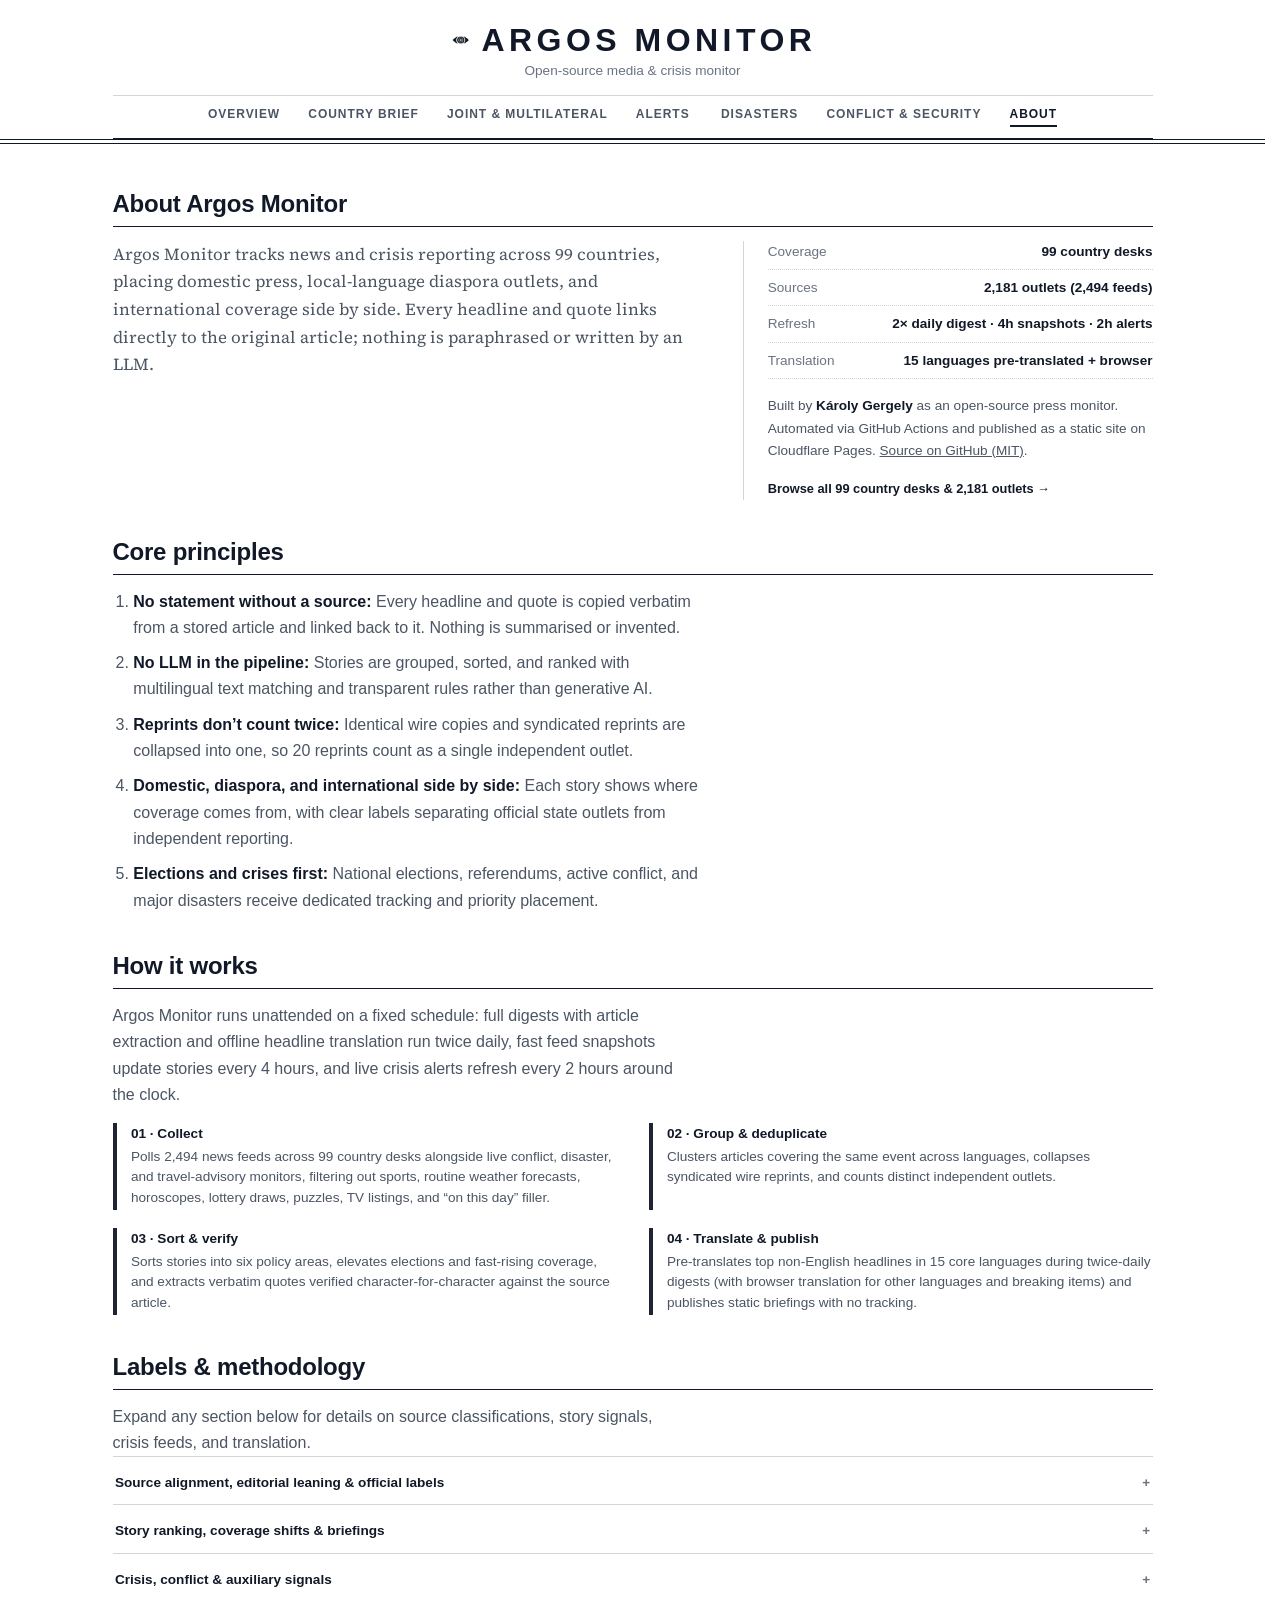
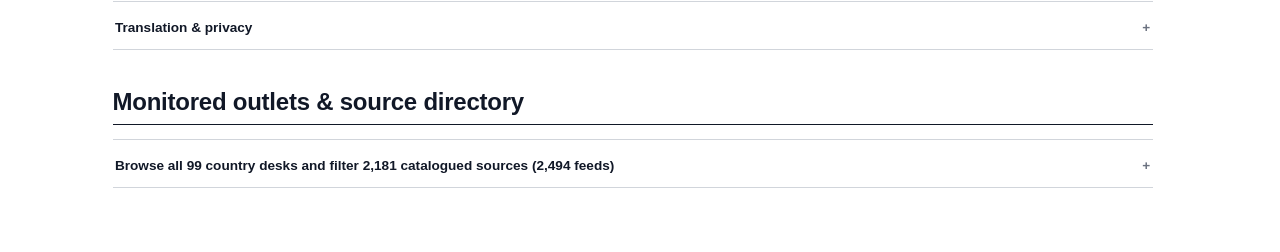
==== site/about.html @ 55fdb5c1 "fix(filter): drop lottery draws, puzzles, TV listings, and archive filler" ====
<!doctype html>
<html lang="en">
<head>
<meta charset="utf-8">
<meta name="viewport" content="width=device-width, initial-scale=1">
<title>About · Argos Monitor</title>
<meta name="description" content="How Argos Monitor works: evidence-first news and crisis monitoring across 99 countries, comparing domestic, diaspora, and international coverage with zero LLM summaries.">
<link rel="canonical" href="https://argosmonitor.uk/about.html">

<!-- Open Graph / Social -->
<meta property="og:type" content="article">
<meta property="og:url" content="https://argosmonitor.uk/about.html">
<meta property="og:site_name" content="Argos Monitor">
<meta property="og:title" content="About · Argos Monitor">
<meta property="og:description" content="How Argos Monitor works: evidence-first news and crisis monitoring across 99 countries, comparing domestic, diaspora, and international coverage with zero LLM summaries.">
<meta property="og:image" content="https://argosmonitor.uk/assets/og-preview.png">
<meta property="og:image:width" content="1200">
<meta property="og:image:height" content="630">

<!-- Twitter Card -->
<meta name="twitter:card" content="summary_large_image">
<meta name="twitter:url" content="https://argosmonitor.uk/about.html">
<meta name="twitter:title" content="About · Argos Monitor">
<meta name="twitter:description" content="How Argos Monitor works: evidence-first news and crisis monitoring across 99 countries, comparing domestic, diaspora, and international coverage with zero LLM summaries.">
<meta name="twitter:image" content="https://argosmonitor.uk/assets/og-preview.png">

<!-- JSON-LD Structured Data -->
<script type="application/ld+json">
{
  "@context": "https://schema.org",
  "@type": "AboutPage",
  "name": "About Argos Monitor",
  "url": "https://argosmonitor.uk/about.html",
  "description": "How Argos Monitor collects, groups, verifies, and labels news across 99 country desks.",
  "isPartOf": {
    "@type": "WebSite",
    "name": "Argos Monitor",
    "url": "https://argosmonitor.uk/"
  }
}
</script>

<link rel="icon" type="image/png" sizes="32x32" href="assets/icon-32.png">
<link rel="stylesheet" href="fonts/fonts.css">
<link rel="stylesheet" href="style.css?v=5.0">
<style>
  .doc { max-width: 68rem; margin: 0 auto; padding: 2rem 1.5rem 4rem; display: grid; grid-template-columns: minmax(0, 1fr); gap: 2.25rem; overflow-wrap: anywhere; }
  @media (max-width: 45.99rem) { .doc { padding: 1.25rem 1rem 3rem; gap: 1.75rem; } }
  .lead-grid { display: grid; grid-template-columns: minmax(0, 1.45fr) minmax(0, 1fr); gap: 2.25rem; align-items: start; }
  @media (max-width: 52rem) { .lead-grid { grid-template-columns: minmax(0, 1fr); gap: 1.75rem; } }
  .lead-prose { font: 400 1.05rem/1.65 var(--serif); color: var(--ink); max-width: 60ch; }
  .colophon { border-left: 1px solid var(--rule); padding-left: 1.5rem; display: grid; gap: 1rem; }
  @media (max-width: 52rem) { .colophon { border-left: 0; border-top: 1px solid var(--rule); padding-left: 0; padding-top: 1.25rem; } }
  .facts { margin: 0; display: grid; gap: 0.45rem; }
  .facts div { display: flex; justify-content: space-between; align-items: baseline; gap: 1rem; padding-bottom: 0.45rem; border-bottom: 1px dotted var(--rule); font-size: var(--fs-sm); }
  .facts dt { color: var(--ink-3); }
  .facts dd { margin: 0; font-weight: 700; color: var(--ink); text-align: right; }
  .author-note { font-size: var(--fs-sm); line-height: 1.55; color: var(--ink-2); }
  .doc details.fold { border-top: 1px solid var(--rule); }
  .doc details.fold:last-of-type { border-bottom: 1px solid var(--rule); }
  .doc details.fold > summary { padding: 0.75rem 0.15rem; font: 700 var(--fs-sm)/1.4 var(--sans); color: var(--ink); cursor: pointer; list-style: none; display: flex; justify-content: space-between; align-items: center; gap: 0.75rem; text-transform: none; letter-spacing: 0; }
  .doc details.fold > summary:hover { color: var(--indigo); }
  .doc details.fold > summary::-webkit-details-marker { display: none; }
  .doc details.fold > summary::after { content: "+"; font-weight: 700; color: var(--ink-3); flex-shrink: 0; }
  .doc details.fold[open] > summary::after { content: "−"; }
  .doc details.fold .fold-body { padding: 0.25rem 0 1.25rem; }
  .desk-index { margin: 0; display: grid; gap: 0.9rem; }
  .desk-index dt { font: 700 var(--fs-xs)/1.35 var(--sans); letter-spacing: 0.06em; text-transform: uppercase; color: var(--ink-3); margin-bottom: 0.35rem; }
  .desk-index dd { margin: 0; display: flex; flex-wrap: wrap; gap: 0.35rem; }
  .desk-pick { padding: 0.35rem 0.6rem; font: 600 var(--fs-sm)/1.35 var(--sans); color: var(--ink); background: var(--bg); border: 1px solid var(--rule); cursor: pointer; }
  .desk-pick:hover { border-color: var(--ink); }
  .desk-pick .n { margin-left: 0.35rem; font-weight: 400; color: var(--ink-3); }
  @media (min-width: 46rem) { .desk-index > div { display: grid; grid-template-columns: 13rem 1fr; align-items: baseline; } }
  .about-toc { display: none; }
  @media (max-width: 45.99rem) {
    .desk-pick { padding: 0.6rem 0.75rem; }
    .doc .slip { grid-template-columns: minmax(0, 1fr); }
    .doc .slip .field { grid-column: 1 / -1 !important; }
    .about-toc { display: block; border: 1px solid var(--rule); padding: 0.65rem 0.9rem; background: var(--surface-warm); }
    .about-toc summary { font: 700 var(--fs-xs)/1.35 var(--sans); letter-spacing: 0.06em; text-transform: uppercase; color: var(--ink); }
    .about-toc ul { margin: 0.5rem 0 0; padding: 0; list-style: none; display: grid; gap: 0.35rem; }
    .about-toc a { display: block; padding: 0.35rem 0; font: 600 var(--fs-sm)/1.35 var(--sans); text-decoration: none; color: var(--indigo); }
  }
  .doc h2 { font-family: var(--sans); font-weight: 700; font-size: var(--fs-xl); line-height: 1.3; letter-spacing: -0.01em; color: var(--ink); padding-bottom: 0.45rem; border-bottom: 1px solid var(--ink); margin-bottom: 0.85rem; }
  .doc p, .doc li { max-width: 65ch; line-height: 1.65; color: var(--ink-2); }
  .doc strong { color: var(--ink); }
  .doc ul, .doc ol { margin: 0.4rem 0 0; padding-left: 1.3rem; display: grid; gap: 0.55rem; }
  .pipeline { display: grid; grid-template-columns: repeat(2, minmax(0, 1fr)); gap: 1.15rem 2rem; margin-top: 0.9rem; }
  @media (max-width: 38rem) { .pipeline { grid-template-columns: 1fr; } }
  .step { border-left: 4px solid var(--bar); padding: 0.1rem 0 0.1rem 0.9rem; display: grid; gap: 0.25rem; align-content: start; }
  .step b { font: 700 var(--fs-sm)/1.35 var(--sans); color: var(--ink); }
  .step span { font-size: var(--fs-sm); line-height: 1.5; color: var(--ink-2); }
  .step-tags { display: grid; gap: 0.35rem; margin-top: 0.45rem; padding-top: 0.45rem; border-top: 1px dotted var(--rule); }
  .step-tag-row { display: flex; align-items: baseline; gap: 0.55rem; }
  .step-tag-row .stamp { flex-shrink: 0; }
  .step-tag-row span { font-size: var(--fs-sm); line-height: 1.4; color: var(--ink-2); }
</style>
</head>
<body>
<header class="bureau">
  <div class="bureau-inner">
    <div class="masthead">
      <div>
        <h1><a href="index.html#home"><img src="assets/eye.png" alt="" class="logo">Argos Monitor</a></h1>
        <p>Open-source media &amp; crisis monitor</p>
      </div>
      <button type="button" class="navtoggle" aria-expanded="false" aria-controls="topnav"><span class="bars" aria-hidden="true"></span>Menu</button>
      <nav class="topnav" id="topnav" aria-label="Primary">
        <a href="index.html#home" id="nav-home">Overview</a>
        <a href="index.html#country" id="nav-country">Country Brief</a>
        <a href="index.html#relations" id="nav-relations">Joint &amp; Multilateral</a>
        <a href="index.html#alerts" id="nav-alerts">Alerts <span id="alert-count" class="n"></span></a>
        <a href="index.html#disasters" id="nav-disasters">Disasters</a>
        <a href="index.html#violence" id="nav-violence">Conflict &amp; Security</a>
        <a href="about.html" aria-current="page">About</a>
      </nav>
    </div>
  </div>
</header>

<main class="doc">

  <details class="about-toc">
    <summary>Jump to section</summary>
    <ul>
      <li><a href="#principles">Core principles</a></li>
      <li><a href="#how-it-works">How it works</a></li>
      <li><a href="#methodology-details">Labels &amp; methodology</a></li>
      <li><a href="#sources">Monitored outlets (99 desks)</a></li>
    </ul>
  </details>

  <section>
    <h2>About Argos Monitor</h2>
    <div class="lead-grid">
      <p class="lead-prose">Argos Monitor tracks news and crisis reporting across 99 countries, placing domestic press, local-language diaspora outlets, and international coverage side by side. Every headline and quote links directly to the original article; nothing is paraphrased or written by an LLM.</p>
      <aside class="colophon" aria-label="Project summary">
        <dl class="facts">
          <div><dt>Coverage</dt><dd>99 country desks</dd></div>
          <div><dt>Sources</dt><dd>2,181 outlets (2,494 feeds)</dd></div>
          <div><dt>Refresh</dt><dd>2&times; daily digest · 4h snapshots · 2h alerts</dd></div>
          <div><dt>Translation</dt><dd>15 languages pre-translated + browser</dd></div>
        </dl>
        <p class="author-note">Built by <strong>Károly Gergely</strong> as an open-source press monitor. Automated via GitHub Actions and published as a static site on Cloudflare Pages. <a href="https://github.com/gergkar-gif/argos-monitor" target="_blank" rel="noopener noreferrer">Source on GitHub (MIT)</a>.</p>
        <p class="fine" style="margin-top:0"><a href="#sources">Browse all 99 country desks &amp; 2,181 outlets &rarr;</a></p>
      </aside>
    </div>
  </section>

  <section id="principles">
    <h2>Core principles</h2>
    <ol>
      <li><strong>No statement without a source:</strong> Every headline and quote is copied verbatim from a stored article and linked back to it. Nothing is summarised or invented.</li>
      <li><strong>No LLM in the pipeline:</strong> Stories are grouped, sorted, and ranked with multilingual text matching and transparent rules rather than generative AI.</li>
      <li><strong>Reprints don&rsquo;t count twice:</strong> Identical wire copies and syndicated reprints are collapsed into one, so 20 reprints count as a single independent outlet.</li>
      <li><strong>Domestic, diaspora, and international side by side:</strong> Each story shows where coverage comes from, with clear labels separating official state outlets from independent reporting.</li>
      <li><strong>Elections and crises first:</strong> National elections, referendums, active conflict, and major disasters receive dedicated tracking and priority placement.</li>
    </ol>
  </section>

  <section id="how-it-works">
    <h2>How it works</h2>
    <p>Argos Monitor runs unattended on a fixed schedule: full digests with article extraction and offline headline translation run twice daily, fast feed snapshots update stories every 4 hours, and live crisis alerts refresh every 2 hours around the clock.</p>
    <div class="pipeline">
      <div class="step"><b>01 · Collect</b><span>Polls 2,494 news feeds across 99 country desks alongside live conflict, disaster, and travel-advisory monitors, filtering out sports, routine weather forecasts, horoscopes, lottery draws, puzzles, TV listings, and &ldquo;on this day&rdquo; filler.</span></div>
      <div class="step"><b>02 · Group &amp; deduplicate</b><span>Clusters articles covering the same event across languages, collapses syndicated wire reprints, and counts distinct independent outlets.</span></div>
      <div class="step"><b>03 · Sort &amp; verify</b><span>Sorts stories into six policy areas, elevates elections and fast-rising coverage, and extracts verbatim quotes verified character-for-character against the source article.</span></div>
      <div class="step"><b>04 · Translate &amp; publish</b><span>Pre-translates top non-English headlines in 15 core languages during twice-daily digests (with browser translation for other languages and breaking items) and publishes static briefings with no tracking.</span></div>
    </div>
  </section>

  <section id="methodology-details">
    <h2>Labels &amp; methodology</h2>
    <p>Expand any section below for details on source classifications, story signals, crisis feeds, and translation.</p>

    <details class="fold" id="methodology">
      <summary>Source alignment, editorial leaning &amp; official labels</summary>
      <div class="fold-body">
        <div class="pipeline">
          <div class="step">
            <b>Ownership &amp; alignment</b>
            <span>Outlets are classified as <strong>State-controlled</strong> (statutory agencies and ministry organs), <strong>Pro-government</strong> (private media aligned with the ruling coalition), <strong>Public broadcaster</strong> (chartered public-service media), <strong>Independent</strong> (free of state ownership), <strong>Opposition</strong> (dissident, diaspora, or exile press), or party-aligned where relevant (such as <strong>Pro-Fidesz</strong> in Hungary).</span>
          </div>
          <div class="step">
            <b>Editorial leaning &amp; factuality</b>
            <span>Leaning (<strong>Left</strong> to <strong>Right</strong>, or <strong>State-aligned</strong> in state-directed systems) and factuality (<strong>Very High</strong> to <strong>Mixed</strong>) are calibrated against Media Bias/Fact Check, AllSides, and Reuters Institute benchmarks.</span>
          </div>
          <div class="step">
            <b>Story corroboration labels</b>
            <span>Story cards flag state-dominated coverage so readers can tell official messaging from independent reporting at a glance:</span>
            <div class="step-tags">
              <div class="step-tag-row">
                <span class="stamp red">Official source</span>
                <span>At least one statutory government or state-wire outlet covers the story</span>
              </div>
              <div class="step-tag-row">
                <span class="stamp orange">Mostly state media</span>
                <span>70% or more of corroborating coverage comes from state-controlled or pro-government outlets</span>
              </div>
            </div>
          </div>
          <div class="step">
            <b>Verbatim quotes &amp; reprints</b>
            <span>Pull-quotes are checked directly against stored article text; any mismatch is dropped. Near-identical wire reprints (such as VNA, dpa, APA, PAP, MTI, or Yonhap) are collapsed so they do not inflate outlet counts.</span>
          </div>
        </div>
      </div>
    </details>

    <details class="fold" id="delta-methodology">
      <summary>Story ranking, coverage shifts &amp; briefings</summary>
      <div class="fold-body">
        <div class="pipeline">
          <div class="step">
            <b>How stories are ranked</b>
            <span>Stories are ordered by independent outlet count, cross-scope corroboration (domestic, diaspora, and international), recency, and policy relevance. Elections receive top priority; routine crime, traffic, and celebrity items are down-weighted.</span>
          </div>
          <div class="step">
            <b>Coverage velocity &amp; pickups</b>
            <span>Compares each story against the preceding equal window (24h or 7d) to note acceleration, international or diaspora pickups, and state-coverage shifts. These signals appear inside each story&rsquo;s expanded <strong>All articles</strong> details (and in the Joint &amp; Multilateral delta panel) so story headlines stay uncluttered.</span>
          </div>
          <div class="step">
            <b>Six policy domains &amp; Desk balance</b>
            <span>Stories are sorted into <strong>Politics &amp; Governance</strong>, <strong>Economy &amp; Trade</strong>, <strong>Diplomacy &amp; Foreign Policy</strong>, <strong>Defence &amp; Security</strong> (with a defence-industry focus filter), <strong>Society &amp; Rights</strong>, and <strong>Other</strong>. Each country desk includes a <strong>Desk balance</strong> panel comparing today&rsquo;s topic share against its 7-day baseline.</span>
          </div>
          <div class="step">
            <b>Overview &amp; Country Brief export</b>
            <span>The Overview opens on <strong>Today&rsquo;s Briefing</strong> (eight thematic blocks with one country per slot and expandable sub-stories) alongside the searchable <strong>World Directory</strong>. Every Country Brief includes an inline <strong>Export brief</strong> control for A4 Print / PDF, Markdown copy, or download.</span>
          </div>
        </div>
      </div>
    </details>

    <details class="fold" id="crisis-methodology">
      <summary>Crisis, conflict &amp; auxiliary signals</summary>
      <div class="fold-body">
        <div class="pipeline">
          <div class="step">
            <b>2-hourly live alerts</b>
            <span>Refreshes around the clock from <strong>GDELT</strong> conflict events, <strong>UN Peace &amp; Security</strong>, <strong>Crisis Group</strong>, <strong>HRW</strong>, <strong>LWJ</strong>, and <strong>MSF</strong> field reports, <strong>US State Dept / UK FCDO</strong> travel advisories, and <strong>GDACS / USGS / NASA EONET</strong> hazard feeds.</span>
          </div>
          <div class="step">
            <b>Conflict &amp; religious sensitivity tracks</b>
            <span>Separates active violence into <strong>Armed Clash &amp; Strike</strong>, <strong>Insurgency &amp; Terror</strong>, and <strong>Civil Unrest &amp; Crackdown</strong>. Tags <span class="stamp stamp-sectarian">Religious sensitivity</span> only when a faith community or sacred site co-occurs with active violence or coercion.</span>
          </div>
          <div class="step">
            <b>Auxiliary context (unverified)</b>
            <span>Public Telegram channel previews, regional Reddit discussions, and Google Trends surges appear in a separate drawer clearly marked unverified and never mix into verified story clusters or outlet counts.</span>
          </div>
        </div>
      </div>
    </details>

    <details class="fold" id="translation-methodology">
      <summary>Translation &amp; privacy</summary>
      <div class="fold-body">
        <div class="pipeline">
          <div class="step">
            <b>Offline headline translation (15 languages)</b>
            <span>During twice-daily digests, top non-English headlines in 15 languages (Arabic, Croatian, Czech, French, German, Hungarian, Indonesian, Italian, Polish, Russian, Slovak, Slovenian, Spanish, Ukrainian, and Vietnamese) are pre-translated offline using open-source models and entity glossaries for personal and place names.</span>
          </div>
          <div class="step">
            <b>Browser translation &amp; originals</b>
            <span>Breaking stories between daily digests, other languages, and full quotes can be translated on-device in your browser. The original-language article always remains the authoritative source and is one click away.</span>
          </div>
          <div class="step">
            <b>Zero tracking</b>
            <span>Delivered as static HTML, CSS, and vanilla JavaScript on Cloudflare Pages. No cookies, accounts, or analytics; outbound links strip referrer headers.</span>
          </div>
        </div>
      </div>
    </details>
  </section>

  <section>
    <h2>Monitored outlets &amp; source directory</h2>
    <details class="fold" id="sources">
      <summary>Browse all 99 country desks and filter 2,181 catalogued sources (2,494 feeds)</summary>
      <div class="fold-body">
        <p>Every publication monitored across 99 country desks, classified by reporting scope, alignment, editorial leaning, factuality, and state affiliation.</p>
        <form class="slip notranslate" translate="no" aria-label="Filter sources" onsubmit="event.preventDefault()" style="margin-top: 1rem;">
          <div class="field country-field notranslate" translate="no">
            <label for="s-country-search"><span>Country</span></label>
            <div class="combobox-wrap">
              <input id="s-country-search" type="search" placeholder="Type country or select…" autocomplete="off" spellcheck="false" class="combobox-input notranslate" translate="no" role="combobox" aria-expanded="false" aria-controls="s-country-menu">
              <button type="button" id="s-country-arrow" class="combobox-arrow" aria-label="Toggle country list" tabindex="-1">▾</button>
              <div id="s-country-menu" class="combobox-menu notranslate" translate="no" role="listbox" hidden></div>
            </div>
            <select id="s-country" name="country" translate="no" class="notranslate" hidden></select>
          </div>
          <label class="field"><span>Scope</span><select id="s-scope">
            <option value="all">All scopes</option>
            <option value="domestic">In the country</option>
            <option value="abroad_local">Local-language, abroad</option>
            <option value="international">International</option>
          </select></label>
          <label class="field" style="grid-column: span 2"><span>Search</span><input id="s-q" type="search" placeholder="Outlet name or governing body" autocomplete="off"></label>
        </form>
        <div id="src" style="margin-top: 1rem;"><p class="state">Loading sources…</p></div>
      </div>
    </details>
  </section>
</main>
<script src="data/index.js?v=20261126T023337Z"></script>
<script src="data/sources.js?v=20261126T023337Z"></script>
<script src="shared.js?v=4.7"></script>
<script>
(() => {
  const openHashFold = () => {
    const id = location.hash.slice(1);
    const target = id && document.getElementById(id);
    if (target && target.tagName === 'DETAILS') target.open = true;
  };
  openHashFold();
  window.addEventListener('hashchange', openHashFold);
  const root = document.getElementById('src'), idx = window.ARGOS_INDEX, raw = window.ARGOS_SOURCES, data = raw && (raw.sources || raw);
  const cSel = document.getElementById('s-country'), scSel = document.getElementById('s-scope'), qIn = document.getElementById('s-q');
  const cSearch = document.getElementById('s-country-search'), cMenu = document.getElementById('s-country-menu'), cArrow = document.getElementById('s-country-arrow');
  const el = (tag, attrs, ...kids) => { const e = document.createElement(tag); for (const [k, v] of Object.entries(attrs || {})) { if (v == null || v === false) continue; if (k === 'text') e.textContent = v; else if (k.startsWith('on')) e.addEventListener(k.slice(2), v); else e.setAttribute(k, v); } e.append(...kids.flat(Infinity).filter((x) => x != null && x !== false)); return e; };
  const safe = (u) => { try { const x = new URL(u); return /^https?:$/.test(x.protocol) ? x.href : '#'; } catch { return '#'; } };
  if (!data) { if (root) root.replaceChildren(el('p', { class: 'state error', text: 'No source data found.' })); return; }
  const SHARED = window.ARGOS_SHARED || {};
  const REGIONS = SHARED.REGIONS || [];
  const fold = SHARED.fold || ((s) => (s || '').toLowerCase());
  const scope = { domestic: 'In the country', abroad_local: 'Local-language, abroad', international: 'International' };
  const byId = Object.fromEntries(((idx && idx.countries) || []).map((c) => [c.id, c]));
  const allCountries = Object.keys(data).sort().map((id) => ({
    id,
    name: (byId[id] && byId[id].name) || id.replace(/_/g, ' ').replace(/\b\w/g, (m) => m.toUpperCase()),
    region: SHARED.getRegion ? SHARED.getRegion(id, idx && idx.countries) : ((byId[id] && byId[id].region) || 'Other'),
    mentions: (byId[id] && byId[id].mentions) || [],
  }));
  cSel.replaceChildren(
    el('option', { value: 'all', text: 'All countries', class: 'notranslate', translate: 'no' }),
    ...REGIONS.flatMap((r) => {
      const items = allCountries.filter((c) => c.region === r);
      return items.length ? [el('optgroup', { label: r, class: 'notranslate', translate: 'no' }, ...items.map((c) => el('option', { value: c.id, text: c.name, class: 'notranslate', translate: 'no' })))] : [];
    }));

  function syncCountryInput() {
    if (!cSearch) return;
    if (cSel.value === 'all') {
      cSearch.value = 'All countries';
    } else {
      const item = allCountries.find((c) => c.id === cSel.value);
      cSearch.value = item ? item.name : '';
    }
  }
  syncCountryInput();

  if (SHARED.setupCountryCombobox) {
    SHARED.setupCountryCombobox({
      countries: allCountries,
      searchEl: cSearch,
      menuEl: cMenu,
      arrowEl: cArrow,
      selectEl: cSel,
      includeAll: true,
      getQuerySeed: () => {
        const curName = cSel.value === 'all' ? 'All countries' : ((allCountries.find((x) => x.id === cSel.value) || {}).name || '');
        return cSearch.value === curName ? '' : cSearch.value;
      },
      onSelect: () => render(),
      onCloseSync: syncCountryInput,
    });
  }
  function render() {
    syncCountryInput();
    const cid = cSel.value, sc = scSel.value, q = fold(qIn.value.trim());
    const countries = cid === 'all'
      ? allCountries
      : allCountries.filter((c) => c.id === cid);
    const telem = raw && raw.telemetry;
    const totalFeeds = telem ? Object.values(telem).reduce((a, b) => a + (b.total_feeds || 0), 0) : 0;
    const totalArticles = telem ? Object.values(telem).reduce((a, b) => a + (b.articles_indexed || 0), 0) : 0;

    const telemBar = telem ? el('div', { class: 'monitor-bar', style: 'margin: 0.5rem 0 1.25rem; padding: 0.65rem 1rem;' },
      el('div', { style: 'display: flex; flex-wrap: wrap; gap: 1.25rem; align-items: center;' },
        el('span', { class: 'typed', text: `${allCountries.length} Country Desks` }),
        el('span', { class: 'typed', text: `${totalFeeds ? totalFeeds.toLocaleString() : '2,494'} Live Feeds Polled` }),
        el('span', { class: 'typed', text: `${totalArticles ? totalArticles.toLocaleString() : '35,000+'} Articles Corroborated` }),
        raw.generated_at && el('span', { class: 'meta', text: `Cycle: ${new Date(raw.generated_at).toLocaleDateString()}` })
      )
    ) : null;

    const formatAlignment = (a) => ({
      state_controlled: 'State-controlled',
      pro_government: 'Pro-government',
      pro_fidesz: 'Pro-Fidesz',
      public_broadcaster: 'Public broadcaster',
      independent: 'Independent',
      opposition: 'Opposition',
    }[a] || (a && a !== 'unrated' ? a : '—'));
    const formatBias = (b) => ({
      left: 'Left',
      'center-left': 'Center-Left',
      center: 'Center',
      'center-right': 'Center-Right',
      right: 'Right',
      state_aligned: 'State-aligned',
    }[b] || (b && b !== 'unrated' ? b : '—'));
    const formatFactuality = (f) => ({
      very_high: 'Very High',
      high: 'High',
      mostly_factual: 'Mostly Factual',
      mixed: 'Mixed',
      low: 'Low',
    }[f] || (f && f !== 'unrated' ? f : '—'));

    // No country and no search: a short region-grouped picker instead of 99 full tables.
    if (cid === 'all' && !q) {
      const pick = (c) => { cSel.value = c.id; render(); document.getElementById('sources').scrollIntoView(); };
      root.replaceChildren(
        telemBar,
        el('p', { class: 'fine', style: 'margin: 0 0 0.75rem;', text: 'Pick a country to see its outlets, or search all outlets by name above.' }),
        el('dl', { class: 'desk-index' }, [...REGIONS, 'Other'].flatMap((r) => {
          const list = allCountries.filter((c) => c.region === r)
            .map((c) => [c, (data[c.id] || []).filter((s) => sc === 'all' || s.scope === sc).length])
            .filter(([, n]) => n);
          return list.length ? [el('div', null, el('dt', { text: r }),
            el('dd', null, list.map(([c, n]) => el('button', { type: 'button', class: 'desk-pick', onclick: () => pick(c) }, c.name, el('span', { class: 'n', text: String(n) })))))] : [];
        })));
      return;
    }

    root.replaceChildren(
      telemBar,
      ...countries.flatMap((c) => {
        const rows = (data[c.id] || []).filter((s) => (sc === 'all' || s.scope === sc) && (!q || fold(`${s.name} ${s.governing_body || ''} ${s.kind || ''} ${s.alignment || ''} ${s.bias || ''}`).includes(q)));
        if (!rows.length) return [];
        const t = telem && telem[c.id];
        const countLabel = t
          ? `${rows.length} outlets · ${t.total_feeds} feeds · ${t.articles_indexed} articles indexed`
          : `${rows.length} outlets`;
        return [
          el('section', { class: 'drawer' },
            el('div', { class: 'drawer-head' }, el('h2', { text: c.name }), el('span', { class: 'count', text: countLabel })),
            el('div', { class: 'desk-wrap' }, el('table', { class: 'desk-table' },
              el('thead', null, el('tr', null, ['Outlet', 'Where', 'Type', 'Alignment', 'Editorial Leaning', 'Factuality', 'State-linked'].map((x) => el('th', { text: x })))),
              el('tbody', null, rows.map((s) => el('tr', null,
                el('td', { class: 'cell-head' }, el('a', { href: safe(s.homepage), target: '_blank', rel: 'noopener noreferrer', text: s.name })),
                el('td', { text: scope[s.scope] || s.scope }),
                el('td', { class: 'typed', 'data-label': 'Type', text: s.kind }),
                el('td', { class: 'typed', 'data-label': 'Alignment', text: formatAlignment(s.alignment) }),
                el('td', { class: 'typed', 'data-label': 'Leaning', text: formatBias(s.bias) }),
                el('td', { class: 'typed', 'data-label': 'Factuality', text: formatFactuality(s.factuality) }),
                el('td', { 'data-label': 'State-linked' }, s.state_affiliated ? el('span', { class: 'stamp red', text: 'Yes' }) : el('span', { class: 'typed', text: 'No' }))))))))];
      }));
  }
  cSel.addEventListener('change', render);
  scSel.addEventListener('change', render);
  qIn.addEventListener('input', render);
  render();
})();
</script>
<script src="data/crisis.js?v=20261126T023337Z"></script>
<script src="nav.js?v=4.4"></script>
</body>
</html>
---- site/fonts/fonts.css ----
/* Self-hosted: Barlow Condensed, Courier Prime, Source Serif 4 (all SIL Open Font License). */
/* vietnamese */
@font-face {
  font-family: 'Barlow Condensed';
  font-style: normal;
  font-weight: 500;
  font-display: swap;
  src: url(barlow-condensed-500-vietnamese.woff2) format('woff2');
  unicode-range: U+0102-0103, U+0110-0111, U+0128-0129, U+0168-0169, U+01A0-01A1, U+01AF-01B0, U+0300-0301, U+0303-0304, U+0308-0309, U+0323, U+0329, U+1EA0-1EF9, U+20AB;
}
/* latin-ext */
@font-face {
  font-family: 'Barlow Condensed';
  font-style: normal;
  font-weight: 500;
  font-display: swap;
  src: url(barlow-condensed-500-latin-ext.woff2) format('woff2');
  unicode-range: U+0100-02BA, U+02BD-02C5, U+02C7-02CC, U+02CE-02D7, U+02DD-02FF, U+0304, U+0308, U+0329, U+1D00-1DBF, U+1E00-1E9F, U+1EF2-1EFF, U+2020, U+20A0-20AB, U+20AD-20C0, U+2113, U+2C60-2C7F, U+A720-A7FF;
}
/* latin */
@font-face {
  font-family: 'Barlow Condensed';
  font-style: normal;
  font-weight: 500;
  font-display: swap;
  src: url(barlow-condensed-500-latin.woff2) format('woff2');
  unicode-range: U+0000-00FF, U+0131, U+0152-0153, U+02BB-02BC, U+02C6, U+02DA, U+02DC, U+0304, U+0308, U+0329, U+2000-206F, U+20AC, U+2122, U+2191, U+2193, U+2212, U+2215, U+FEFF, U+FFFD;
}
/* vietnamese */
@font-face {
  font-family: 'Barlow Condensed';
  font-style: normal;
  font-weight: 600;
  font-display: swap;
  src: url(barlow-condensed-600-vietnamese.woff2) format('woff2');
  unicode-range: U+0102-0103, U+0110-0111, U+0128-0129, U+0168-0169, U+01A0-01A1, U+01AF-01B0, U+0300-0301, U+0303-0304, U+0308-0309, U+0323, U+0329, U+1EA0-1EF9, U+20AB;
}
/* latin-ext */
@font-face {
  font-family: 'Barlow Condensed';
  font-style: normal;
  font-weight: 600;
  font-display: swap;
  src: url(barlow-condensed-600-latin-ext.woff2) format('woff2');
  unicode-range: U+0100-02BA, U+02BD-02C5, U+02C7-02CC, U+02CE-02D7, U+02DD-02FF, U+0304, U+0308, U+0329, U+1D00-1DBF, U+1E00-1E9F, U+1EF2-1EFF, U+2020, U+20A0-20AB, U+20AD-20C0, U+2113, U+2C60-2C7F, U+A720-A7FF;
}
/* latin */
@font-face {
  font-family: 'Barlow Condensed';
  font-style: normal;
  font-weight: 600;
  font-display: swap;
  src: url(barlow-condensed-600-latin.woff2) format('woff2');
  unicode-range: U+0000-00FF, U+0131, U+0152-0153, U+02BB-02BC, U+02C6, U+02DA, U+02DC, U+0304, U+0308, U+0329, U+2000-206F, U+20AC, U+2122, U+2191, U+2193, U+2212, U+2215, U+FEFF, U+FFFD;
}
/* latin-ext */
@font-face {
  font-family: 'Courier Prime';
  font-style: normal;
  font-weight: 400;
  font-display: swap;
  src: url(courier-prime-400-latin-ext.woff2) format('woff2');
  unicode-range: U+0100-02BA, U+02BD-02C5, U+02C7-02CC, U+02CE-02D7, U+02DD-02FF, U+0304, U+0308, U+0329, U+1D00-1DBF, U+1E00-1E9F, U+1EF2-1EFF, U+2020, U+20A0-20AB, U+20AD-20C0, U+2113, U+2C60-2C7F, U+A720-A7FF;
}
/* latin */
@font-face {
  font-family: 'Courier Prime';
  font-style: normal;
  font-weight: 400;
  font-display: swap;
  src: url(courier-prime-400-latin.woff2) format('woff2');
  unicode-range: U+0000-00FF, U+0131, U+0152-0153, U+02BB-02BC, U+02C6, U+02DA, U+02DC, U+0304, U+0308, U+0329, U+2000-206F, U+20AC, U+2122, U+2191, U+2193, U+2212, U+2215, U+FEFF, U+FFFD;
}
/* latin-ext */
@font-face {
  font-family: 'Courier Prime';
  font-style: normal;
  font-weight: 700;
  font-display: swap;
  src: url(courier-prime-700-latin-ext.woff2) format('woff2');
  unicode-range: U+0100-02BA, U+02BD-02C5, U+02C7-02CC, U+02CE-02D7, U+02DD-02FF, U+0304, U+0308, U+0329, U+1D00-1DBF, U+1E00-1E9F, U+1EF2-1EFF, U+2020, U+20A0-20AB, U+20AD-20C0, U+2113, U+2C60-2C7F, U+A720-A7FF;
}
/* latin */
@font-face {
  font-family: 'Courier Prime';
  font-style: normal;
  font-weight: 700;
  font-display: swap;
  src: url(courier-prime-700-latin.woff2) format('woff2');
  unicode-range: U+0000-00FF, U+0131, U+0152-0153, U+02BB-02BC, U+02C6, U+02DA, U+02DC, U+0304, U+0308, U+0329, U+2000-206F, U+20AC, U+2122, U+2191, U+2193, U+2212, U+2215, U+FEFF, U+FFFD;
}
/* vietnamese */
@font-face {
  font-family: 'Source Serif 4';
  font-style: normal;
  font-weight: 400 700;
  font-display: swap;
  src: url(source-serif-4-400-700-vietnamese.woff2) format('woff2');
  unicode-range: U+0102-0103, U+0110-0111, U+0128-0129, U+0168-0169, U+01A0-01A1, U+01AF-01B0, U+0300-0301, U+0303-0304, U+0308-0309, U+0323, U+0329, U+1EA0-1EF9, U+20AB;
}
/* latin-ext */
@font-face {
  font-family: 'Source Serif 4';
  font-style: normal;
  font-weight: 400 700;
  font-display: swap;
  src: url(source-serif-4-400-700-latin-ext.woff2) format('woff2');
  unicode-range: U+0100-02BA, U+02BD-02C5, U+02C7-02CC, U+02CE-02D7, U+02DD-02FF, U+0304, U+0308, U+0329, U+1D00-1DBF, U+1E00-1E9F, U+1EF2-1EFF, U+2020, U+20A0-20AB, U+20AD-20C0, U+2113, U+2C60-2C7F, U+A720-A7FF;
}
/* latin */
@font-face {
  font-family: 'Source Serif 4';
  font-style: normal;
  font-weight: 400 700;
  font-display: swap;
  src: url(source-serif-4-400-700-latin.woff2) format('woff2');
  unicode-range: U+0000-00FF, U+0131, U+0152-0153, U+02BB-02BC, U+02C6, U+02DA, U+02DC, U+0304, U+0308, U+0329, U+2000-206F, U+20AC, U+2122, U+2191, U+2193, U+2212, U+2215, U+FEFF, U+FFFD;
}
---- site/style.css ----
/* Argos Monitor — Minimalist Broadsheet & World Directory. */
:root {
  color-scheme: light;
  --bg: #ffffff;
  --surface-warm: #fbfaf8;
  --ink: #111827;           /* deep slate-black */
  --ink-2: #4b5563;         /* secondary text */
  --ink-3: #6b7280;         /* muted metadata */
  --rule: #d1d5db;          /* thin hairline */
  --rule-soft: #e2e8f0;     /* subtle divider */
  --bar: #1e2433;           /* vertical left accent bar */
  --indigo: #1e3a8a;
  --red: #991b1b;
  --teal: #0f766e;
  --purple: #6b21a8;
  --orange: #c2410c;
  --t-internal_politics: #1e2433;
  --t-economics: #1e3a8a;
  --t-foreign_policy: #0f766e;
  --t-defence_security: #312e81;
  --t-society: #78350f;
  --t-other: #4b5a63;
  --serif: "Source Serif 4", Georgia, "Times New Roman", serif;
  --sans: -apple-system, BlinkMacSystemFont, "Inter", "Segoe UI", Roboto, "Helvetica Neue", Arial, sans-serif;
  --fs-xs: 0.75rem;
  --fs-sm: 0.85rem;
  --fs-base: 1rem;
  --fs-lg: 1.2rem;
  --fs-xl: 1.5rem;
  --fs-2xl: 2rem;
}

* { box-sizing: border-box; }
html { -webkit-text-size-adjust: 100%; scrollbar-gutter: stable; }
body {
  margin: 0;
  background: var(--bg);
  color: var(--ink);
  font: 400 var(--fs-base)/1.55 var(--sans);
  min-height: 100vh;
  -webkit-font-smoothing: antialiased;
}
::selection { background: var(--ink); color: var(--bg); }
a { color: inherit; }
:focus-visible { outline: 2px solid var(--ink); outline-offset: 2px; }
h1, h2, h3, p { margin: 0; }
.sr-only { position: absolute; width: 1px; height: 1px; overflow: hidden; clip: rect(0 0 0 0); white-space: nowrap; }

/* ---- Masthead & Double Rule ---- */
.bureau {
  background: var(--bg);
  border-bottom: 1px solid var(--ink);
  box-shadow: 0 3px 0 0 var(--bg), 0 4px 0 0 var(--ink);   /* classic newspaper double rule */
  margin-bottom: 1rem;
}
/* minmax(0,1fr): stops the non-wrapping nav from stretching the page wider than a phone screen */
.bureau-inner { max-width: 68rem; margin: 0 auto; padding: 1.5rem 1.5rem 0; display: grid; grid-template-columns: minmax(0, 1fr); gap: 0; }
.masthead {
  display: flex; flex-direction: column; align-items: center; text-align: center;
  gap: 0.65rem; padding-bottom: 0; border-bottom: 0;
}
.masthead > div { display: flex; flex-direction: column; align-items: center; gap: 0.3rem; }
.masthead h1 {
  font: 700 var(--fs-2xl)/1 var(--sans);
  letter-spacing: 0.14em;
  text-transform: uppercase;
  color: var(--ink);
}
.masthead h1 a { display: inline-flex; align-items: center; gap: 0.55rem; text-decoration: none; }
.masthead h1 .logo { width: 1.5rem; height: 1.5rem; }
.masthead p { font: 400 var(--fs-sm)/1.3 var(--sans); color: var(--ink-3); }

.topnav {
  width: 100%;
  display: flex; justify-content: center; flex-wrap: nowrap; overflow-x: auto;
  gap: clamp(1rem, 2.2vw, 1.85rem); align-items: center;
  margin-top: 0.35rem; padding: 0.65rem 0;
  border-top: 1px solid var(--rule);
  border-bottom: 1px solid var(--ink);
}
.topnav a {
  font: 700 var(--fs-xs)/1.2 var(--sans);
  letter-spacing: 0.08em;
  text-transform: uppercase;
  text-decoration: none;
  color: var(--ink-2);
  white-space: nowrap;
  padding-bottom: 0.25rem;
  border-bottom: 2px solid transparent;
}
.topnav a:hover, .topnav a[aria-current="page"] {
  color: var(--ink);
  border-bottom-color: var(--ink);
}
.topnav .n {
  margin-left: 0.2rem;
  font: 700 var(--fs-xs)/1 var(--sans);
  color: var(--red);
}

/* ---- Inline Filter Strip ---- */
.slip {
  display: grid;
  grid-template-columns: 1fr;
  gap: 0.75rem;
  padding: 0.65rem 0 0.85rem;
}
.field { display: flex; align-items: center; gap: 0.45rem; min-width: 0; }
.field span { font: 700 var(--fs-xs)/1 var(--sans); letter-spacing: 0.05em; text-transform: uppercase; color: var(--ink-3); white-space: nowrap; flex-shrink: 0; }
select, input[type=search] {
  -webkit-appearance: none;
  appearance: none;
  height: 1.9rem;
  width: 100%;
  padding: 0 1.5rem 0 0.4rem;
  font: 500 var(--fs-sm)/1.2 var(--sans);
  color: var(--ink);
  background: transparent url("data:image/svg+xml,%3Csvg xmlns='http://www.w3.org/2000/svg' width='10' height='6' viewBox='0 0 12 7' fill='none' stroke='%23111827' stroke-width='1.8' stroke-linecap='round' stroke-linejoin='round'%3E%3Cpath d='M1 1l5 5 5-5'/%3E%3C/svg%3E") no-repeat right 0.3rem center;
  border: 0;
  border-bottom: 1px solid var(--rule);
  border-radius: 0;
  cursor: pointer;
  text-overflow: ellipsis;
  white-space: nowrap;
}
input[type=search] { background: transparent; padding-right: 0.4rem; cursor: text; }
.search-wrap { position: relative; width: 100%; display: flex; align-items: center; min-width: 0; }
.search-wrap input[type=search] { padding-right: 1.6rem; }
.search-wrap input[type=search]::-webkit-search-cancel-button { -webkit-appearance: none; appearance: none; }
.search-clear {
  position: absolute; right: 0; top: 50%; transform: translateY(-50%);
  background: none; border: 0; color: var(--ink-3);
  font: 700 var(--fs-base)/1 var(--sans);
  padding: 0.25rem 0.4rem; cursor: pointer;
}
.search-clear:hover { color: var(--ink); }
.search-clear[hidden] { display: none; }
select:hover, input[type=search]:hover { border-bottom-color: var(--ink); }
select:focus, input[type=search]:focus { border-bottom-color: var(--ink); }
select:disabled { opacity: 0.35; cursor: not-allowed; }
.research { display: none; }
.slip-home .period-field, .slip-home .topic-field { display: none; }

/* ---- Searchable Country Combobox ---- */
.country-field { position: relative; }
.combobox-wrap { position: relative; width: 100%; display: flex; align-items: center; min-width: 0; }
.combobox-input {
  appearance: none;
  height: 1.9rem;
  width: 100%;
  padding: 0 1.4rem 0 0.4rem;
  font: 500 var(--fs-sm)/1.2 var(--sans);
  color: var(--ink);
  background: transparent;
  border: 0;
  border-bottom: 1px solid var(--rule);
  border-radius: 0;
  cursor: text;
  text-overflow: ellipsis;
  white-space: nowrap;
}
.combobox-input:hover,
.combobox-input:focus { border-bottom-color: var(--ink); }
.combobox-arrow {
  position: absolute;
  right: 0.2rem;
  top: 50%;
  transform: translateY(-50%);
  background: none;
  border: 0;
  color: var(--ink-3);
  font-size: var(--fs-xs);
  cursor: pointer;
  padding: 0.2rem 0.35rem;
  line-height: 1;
}
.combobox-arrow:hover { color: var(--ink); }
.combobox-menu {
  position: absolute;
  top: calc(100% + 2px);
  left: 0;
  width: max(100%, 19rem);
  max-width: 90vw;
  max-height: 22rem;
  overflow-y: auto;
  background: var(--bg);
  border: 1px solid var(--ink);
  box-shadow: 0 4px 10px rgba(17, 24, 39, 0.08);
  z-index: 120;
  border-radius: 0 0 2px 2px;
  display: flex;
  flex-direction: column;
}
.combobox-menu[hidden] { display: none !important; }
.combobox-group-label {
  padding: 0.45rem 0.75rem 0.2rem;
  font: 700 var(--fs-xs)/1 var(--sans);
  letter-spacing: 0.06em;
  text-transform: uppercase;
  color: var(--ink-3);
  background: var(--surface-warm);
  border-bottom: 1px solid var(--rule);
  position: sticky;
  top: 0;
  z-index: 1;
}
.combobox-item {
  display: flex;
  justify-content: space-between;
  align-items: baseline;
  gap: 0.5rem;
  padding: 0.45rem 0.75rem;
  font: 500 var(--fs-sm)/1.3 var(--sans);
  color: var(--ink);
  cursor: pointer;
  border-bottom: 1px solid rgba(0, 0, 0, 0.04);
}
.combobox-item:hover,
.combobox-item.highlighted {
  background: rgba(30, 58, 138, 0.06);
  color: var(--indigo);
}
.combobox-item.selected {
  font-weight: 700;
  color: var(--indigo);
  background: rgba(30, 58, 138, 0.03);
}
.combobox-item .c-region {
  font: 400 var(--fs-xs)/1 var(--sans);
  color: var(--ink-3);
  letter-spacing: 0.02em;
}
.combobox-empty {
  padding: 0.85rem;
  font: 400 var(--fs-sm)/1.3 var(--sans);
  color: var(--ink-3);
  text-align: center;
}

.navtoggle { display: none; }

@media (max-width: 45.99rem) {
  .bureau { margin-bottom: 0.5rem; }
  .bureau-inner { padding: 0.7rem 1rem 0; }
  /* phone header: logo left, Menu button right, links drop down as a list */
  .masthead { flex-direction: row; flex-wrap: wrap; justify-content: space-between; text-align: left; gap: 0; padding-bottom: 0.7rem; }
  .masthead h1 { font-size: var(--fs-lg); letter-spacing: 0.1em; }
  .masthead h1 .logo { width: 1.1rem; height: 1.1rem; }
  .masthead p { display: none; }
  .navtoggle {
    display: inline-flex; align-items: center; gap: 0.55rem;
    min-height: 2.75rem; padding: 0 0.85rem;
    font: 700 var(--fs-xs)/1 var(--sans); letter-spacing: 0.08em; text-transform: uppercase;
    color: var(--ink); background: transparent; border: 1px solid var(--ink); cursor: pointer;
  }
  .navtoggle .bars { width: 1rem; height: 2px; background: currentColor; box-shadow: 0 -5px 0 currentColor, 0 5px 0 currentColor; }
  .navtoggle[aria-expanded="true"] { background: var(--ink); color: var(--bg); }
  .navtoggle[aria-expanded="true"] .bars { box-shadow: none; }
  .topnav { display: none; }
  .nav-open .topnav { display: flex; flex-direction: column; align-items: stretch; gap: 0; margin-top: 0.6rem; padding: 0; border-bottom: 0; }
  .nav-open .topnav a { padding: 0.85rem 0.25rem; font-size: var(--fs-sm); border-bottom: 1px solid var(--rule); }
  /* filter bar: labels hidden (the values speak for themselves), Topic hidden (the topic tabs do the same job) */
  .slip { grid-template-columns: minmax(0, 1fr) minmax(0, 1fr); gap: 0.4rem 1rem; padding: 0.4rem 0 0.75rem; border-top: 1px solid var(--rule); }
  .slip .field:nth-child(1), .slip .field:nth-child(n+4) { grid-column: 1 / -1; }
  #slip { grid-template-columns: minmax(0, 1.4fr) minmax(0, 1fr); }
  #slip .field:nth-child(1) { grid-column: auto; }
  #slip .field:has(#topic) { display: none; }
  .bureau .slip .field > span, .bureau .slip .field > label > span {
    position: absolute; width: 1px; height: 1px; overflow: hidden; clip: rect(0 0 0 0); white-space: nowrap;
  }
  /* 44px touch targets; 16px text stops iOS zooming in on focus */
  select, input[type=search], .combobox-input, .desk-region select { height: 2.75rem; font-size: var(--fs-base); }
  .monitor-filter select, .bilateral-controls select, .bilateral-controls input, .add-country-sel { font-size: var(--fs-base); min-height: 2.75rem; }
  .combobox-arrow { padding: 0.7rem; }
  .search-clear { min-width: 2.75rem; min-height: 2.75rem; display: inline-flex; align-items: center; justify-content: center; }
  .search-wrap input[type=search], .combobox-wrap .combobox-input { padding-right: 2.75rem; }
  .combobox-menu { width: 100%; max-width: none; max-height: 60vh; }
  .combobox-item { padding: 0.75rem; font-size: var(--fs-base); }
}
@media (min-width: 46rem) {
  .slip { grid-template-columns: minmax(13.5rem, 1.4fr) minmax(7rem, 0.8fr) minmax(8rem, 1fr) minmax(10rem, 1.6fr); align-items: center; gap: 1.5rem; }
  .slip.slip-home { grid-template-columns: minmax(14rem, 1fr) minmax(16rem, 1.4fr); }
  .slip.slip-brief { grid-template-columns: minmax(14rem, 1.4fr) minmax(8.5rem, 1fr) minmax(7.5rem, 0.8fr); }
}

/* ---- Main Canvas ---- */
main { max-width: 68rem; margin: 0 auto; padding: 1.35rem 1.5rem 5rem; outline: none; }
@media (max-width: 45.99rem) { main { padding: 1.5rem 1rem 3.5rem; } }
.state { padding: 2rem 0; color: var(--ink-2); }
.state.error { color: var(--red); }

.result-line {
  font: 400 var(--fs-sm)/1.4 var(--sans);
  font-variant-numeric: tabular-nums;
  color: var(--ink-3); padding-bottom: 0.85rem; margin-bottom: 1.5rem; border-bottom: 1px solid var(--rule);
}
.result-line b { color: var(--ink); font-weight: 700; }

.notice {
  margin: 0 0 2rem; padding: 0.5rem 0 0.5rem 1.15rem;
  border-left: 4px solid var(--red); color: var(--red); font-size: var(--fs-sm);
}
.notice.quiet { border-left-color: var(--rule); color: var(--ink-2); }

/* ---- Compact Crisis Strip ---- */
.crisis-strip {
  display: flex; flex-direction: column; gap: 0.45rem;
  margin: 0 0 1.35rem; padding: 0.5rem 0 0.5rem 1rem;
  border-left: 3px solid var(--red);
  font-size: var(--fs-sm); color: var(--ink-2);
}
.crisis-strip.crisis-inline {
  display: grid; grid-template-columns: minmax(0, 1fr); gap: 0.4rem 1.25rem; align-items: baseline;
}
@media (min-width: 46rem) {
  .crisis-strip.crisis-inline { grid-template-columns: minmax(0, 1fr) auto; }
}
.crisis-lead { display: flex; flex-wrap: wrap; align-items: baseline; gap: 0.25rem 0.65rem; min-width: 0; }
.crisis-strip-head { display: flex; flex-wrap: wrap; align-items: baseline; gap: 0.45rem 0.85rem; }
.crisis-heading { font: 700 var(--fs-xs)/1.2 var(--sans); letter-spacing: 0.06em; text-transform: uppercase; color: var(--red); white-space: nowrap; }
.crisis-top-inline { line-height: 1.4; min-width: 0; }
.crisis-actions { display: inline-flex; align-items: baseline; gap: 0.85rem; white-space: nowrap; }
.crisis-strip-list { list-style: none; margin: 0.35rem 0 0; padding: 0; display: flex; flex-direction: column; gap: 0.3rem; }
.crisis-strip-list li { line-height: 1.4; }
.crisis-strip a { text-decoration: none; font-weight: 600; color: var(--ink); }
.crisis-strip a:hover { color: var(--red); text-decoration: underline; }

/* ---- Topic / Region / Track Sub-navigation ---- */
.tab-bar {
  position: sticky; top: 0; z-index: 5;
  margin: 0 0 1.75rem;
  background: rgba(255, 255, 255, 0.96);
  border-top: 1px solid var(--rule); border-bottom: 2px solid var(--ink);
}
.tab-ctx {
  display: flex; justify-content: space-between; align-items: center; gap: 0.75rem;
  padding: 0.4rem 0 0.2rem;
  border-bottom: 1px solid var(--rule-soft);
  font: 600 var(--fs-xs)/1.2 var(--sans); color: var(--ink-3);
}
.tab-ctx strong { color: var(--ink); font-weight: 700; }
.tabs {
  display: flex; flex-wrap: wrap; gap: 0.6rem 1.5rem;
  margin: 0; padding: 0.7rem 0;
  list-style: none;
}
.tab-rolldown { display: none; }
.tabs li { flex: none; }
.tab {
  padding: 0 0 0.3rem;
  font: 700 var(--fs-xs)/1.2 var(--sans);
  letter-spacing: 0.06em;
  text-transform: uppercase;
  color: var(--ink-2);
  background: none;
  border: 0;
  border-bottom: 2px solid transparent;
  white-space: nowrap;
  cursor: pointer;
}
.tab .n { margin-left: 0.25rem; font-weight: 400; color: var(--ink-3); }
.tab:hover { color: var(--ink); }
.tab[aria-pressed="true"] {
  color: var(--ink);
  border-bottom-color: var(--ink);
}
.tab[aria-pressed="true"] .n { color: var(--ink-2); font-weight: 600; }

/* ---- Sections & Vertical-Bar Story Blocks ---- */
.drawer { margin-bottom: 3.5rem; }
.drawer-head {
  display: flex; flex-wrap: wrap; align-items: baseline; justify-content: space-between; gap: 0.25rem 1rem;
  padding-bottom: 0.55rem; margin-bottom: 1.5rem;
  border-bottom: 1px solid var(--ink);
}
.drawer-head h2 {
  font: 700 var(--fs-xs)/1.2 var(--sans);
  letter-spacing: 0.08em;
  text-transform: uppercase;
  color: var(--ink);
}
.drawer-head .count { font: 400 var(--fs-sm)/1.3 var(--sans); color: var(--ink-3); }

/* Single-column or wide 2-column open flow — generous spacing */
.grid {
  display: grid;
  gap: 2.5rem 3.25rem;
  grid-template-columns: minmax(0, 1fr);
}
@media (min-width: 52rem) {
  .grid { grid-template-columns: repeat(2, minmax(0, 1fr)); }
  .lead, .grid > .clip:last-child:nth-child(even) { grid-column: 1 / -1; }
}

.more {
  margin-top: 1.75rem; padding: 0.4rem 0.9rem;
  font: 700 var(--fs-xs)/1.2 var(--sans); letter-spacing: 0.05em; text-transform: uppercase;
  color: var(--ink); background: transparent; border: 1px solid var(--ink); cursor: pointer;
}
.more:hover { background: var(--ink); color: var(--bg); }
.drawer .more + .more { margin-left: 0.5rem; }

/* ---- Story Item: thick vertical left bar, open white background ---- */
.clip {
  background: transparent;
  border: 0;
  border-left: 5px solid var(--bar);
  padding: 0.35rem 0.65rem 0.35rem 1.25rem;
  display: flex; flex-direction: column; gap: 0.55rem;
  min-width: 0; overflow-wrap: anywhere;
  transition: border-left-color 0.18s ease, background 0.18s ease;
}
.lead { border-left-width: 6px; padding-left: 1.5rem; }

@media (hover: hover) {
  .clip:hover,
  .clip:focus-within {
    border-left-color: var(--indigo);
    background: rgba(30, 58, 138, 0.025);
  }
  .clip:hover .headline a,
  .clip:focus-within .headline a {
    color: var(--indigo);
  }
}

@media (prefers-reduced-motion: reduce) {
  .clip { transition: none; }
}

.headline {
  font: 700 var(--fs-lg)/1.34 var(--sans);
  letter-spacing: -0.015em;
  color: var(--ink);
  text-wrap: pretty;
}
.lead .headline { font-size: var(--fs-xl); line-height: 1.28; max-width: 48rem; }
.headline a {
  text-decoration: none;
  display: -webkit-box;
  -webkit-line-clamp: 3;
  -webkit-box-orient: vertical;
  overflow: hidden;
}
.lead .headline a { -webkit-line-clamp: 4; }
.headline a:hover { color: var(--indigo); }
.byline { margin-top: 0.2rem; font: 400 var(--fs-sm)/1.35 var(--sans); color: var(--ink-3); }

.slipline {
  display: flex; flex-wrap: wrap; gap: 0.35rem 0.65rem; align-items: baseline;
  font: 400 var(--fs-sm)/1.35 var(--sans); color: var(--ink-3);
}
.slipline strong { color: var(--ink); font-weight: 600; }

/* Clean typographic labels — no rounded app pills */
.stamp {
  display: inline-block;
  font: 700 var(--fs-xs)/1.1 var(--sans);
  letter-spacing: 0.05em;
  text-transform: uppercase;
  color: var(--ink-2);
  text-decoration: none;
  white-space: nowrap;
}
.stamp.indigo { color: var(--indigo); }
.stamp.red { color: var(--red); }
.stamp.teal { color: var(--teal); }
.stamp.purple { color: var(--purple); }
.stamp.orange { color: var(--orange); }
.stamp.typed { color: var(--ink-3); font-weight: 600; text-transform: none; letter-spacing: 0; font-variant-numeric: tabular-nums; }
.stamp.country-tag {
  padding: 0.1rem 0.4rem;
  background: var(--ink); color: var(--bg);
  border: 0; cursor: pointer;
}
.stamp.country-tag:hover { background: var(--indigo); }
a.stamp:hover { text-decoration: underline; }

/* Delta Movement Stamps & Badges (Broadsheet style - zero emoji) */
.stamp.stamp-surge { color: var(--red); border: 1px solid var(--red); padding: 0 0.3rem; font-weight: 700; letter-spacing: 0.04em; }
.stamp.stamp-cooling { color: var(--ink-3); border: 1px solid var(--ink-3); padding: 0 0.3rem; }
.stamp.stamp-election { color: var(--purple); border: 1px solid var(--purple); padding: 0 0.3rem; font-weight: 700; letter-spacing: 0.05em; }
.stamp.stamp-sectarian { color: var(--purple); border: 1px solid var(--purple); padding: 0 0.3rem; font-weight: 700; letter-spacing: 0.05em; }

.cover { display: flex; flex-wrap: wrap; gap: 0.2rem 0.85rem; font: 400 var(--fs-sm)/1.35 var(--sans); color: var(--ink-3); }
.cover b { color: var(--ink-2); font-weight: 600; }

.strips { display: grid; gap: 0.5rem; margin-top: 0.1rem; }
.lead .strips { grid-template-columns: repeat(auto-fit, minmax(min(100%, 20rem), 1fr)); gap: 1.25rem; }
.strip {
  margin: 0; padding: 0;
  border: 0;
  font: 400 var(--fs-base)/1.5 var(--sans); color: var(--ink-2);
}
.strip p { font-family: var(--serif); max-width: 64ch; text-wrap: pretty; }
.print-scope { display: none; }
.strip footer { margin-top: 0.2rem; }

details { padding-top: 0.25rem; }
summary {
  cursor: pointer; font: 600 var(--fs-xs)/1.3 var(--sans); letter-spacing: 0.04em; text-transform: uppercase;
  color: var(--ink-3); display: inline-flex; align-items: center;
}
summary:hover { color: var(--ink); }
.sources { margin: 0.35rem 0 0; padding: 0; list-style: none; display: grid; gap: 0.45rem; }
.sim-band { margin-top: 0.75rem; }
.band-head { margin: 0; font: 400 var(--fs-xs)/1.2 var(--sans); letter-spacing: 0.05em; text-transform: uppercase; color: var(--ink-3); }
.band-head b { font-weight: 700; color: var(--ink-2); }
.sources li { display: grid; gap: 0.1rem; font-size: var(--fs-sm); line-height: 1.38; padding-top: 0.4rem; border-top: 1px solid var(--rule); }
.sources a.t { text-decoration: none; color: var(--ink); }
.sources a.t:hover { text-decoration: underline; }
.sources .meta { display: flex; flex-wrap: wrap; gap: 0.3rem 0.55rem; align-items: baseline; font: 400 var(--fs-xs)/1.3 var(--sans); color: var(--ink-3); }

/* ---- Country Brief 2-Column Layout & Auxiliary Signals Sidebar ---- */
.country-layout { display: grid; gap: 3rem; grid-template-columns: minmax(0, 1fr); align-items: start; }
@media (min-width: 56rem) {
  .country-layout { grid-template-columns: minmax(0, 1fr) 19.5rem; gap: 3.25rem; }
  .country-layout .grid { grid-template-columns: minmax(0, 1fr); gap: 2.25rem; }
}
.country-side { display: grid; grid-template-columns: minmax(0, 1fr); gap: 2rem; }
@media (min-width: 56rem) {
  .country-side { border-left: 1px solid var(--rule); padding-left: 1.75rem; }
}

.alerts {
  margin: 0; padding: 0.15rem 0 0.15rem 1rem;
  border-left: 4px solid var(--bar);
}
.alerts.side-alert { border-left-color: var(--red); }
.alerts h2 { font: 700 0.76rem/1.2 var(--sans); letter-spacing: 0.07em; text-transform: uppercase; color: var(--ink); margin: 0 0 0.6rem; }
.alerts ul { margin: 0; padding: 0; list-style: none; display: grid; gap: 0.55rem; font-size: 0.86rem; line-height: 1.38; }
.alerts li { display: flex; flex-wrap: wrap; gap: 0.2rem 0.5rem; align-items: baseline; min-width: 0; overflow-wrap: anywhere; }
.alerts li .stamp { white-space: normal; }
.alerts .term { font-weight: 600; color: var(--ink); }
.alerts .trend-news { flex-basis: 100%; font-size: 0.78rem; line-height: 1.35; color: var(--ink-2); }
.alerts .trend-news a { color: var(--ink-2); }
.alerts a { text-decoration: none; color: var(--ink); }
.alerts a:hover { color: var(--indigo); text-decoration: underline; }
.alerts .meta { font: 400 0.76rem/1.3 var(--sans); color: var(--ink-3); }
.alerts .byline { margin: 0.45rem 0 0; font-size: 0.76rem; color: var(--ink-3); width: 100%; }

/* ---- Story Timeline & Watchlist ---- */
.timeline { display: flex; align-items: center; gap: 0.55rem; font: 400 0.78rem/1.3 var(--sans); color: var(--ink-3); }
.timeline .bars { display: inline-flex; align-items: flex-end; gap: 2px; height: 0.9rem; }
.timeline i { display: block; width: 4px; background: var(--bar); opacity: 0.55; }

.watch { display: flex; flex-wrap: wrap; gap: 0.4rem; align-items: center; margin: 0 0 0.9rem; font: 400 var(--fs-xs)/1 var(--sans); color: var(--ink-3); }
.chip { display: inline-flex; align-items: center; }
.chip .more { margin: 0; }
.chip .x { padding: 0.35rem 0.5rem; font: 700 0.76rem/1.2 var(--sans); color: var(--ink-2); background: transparent; border: 1px solid var(--ink); border-left: 0; cursor: pointer; }
.chip .x:hover { background: var(--red); color: var(--bg); border-color: var(--red); }
.watch .more { margin-top: 0; }
.dir-toggle { margin-top: 1rem; }

/* ---- Command Deck (Home 2-Room Switcher) ---- */
.home-deck {
  display: flex; flex-wrap: wrap; align-items: baseline; justify-content: space-between;
  gap: 0.5rem 1.25rem;
  border-bottom: 1px solid var(--rule);
  margin: 0 0 1.25rem;
}
.home-deck-left { display: flex; flex-wrap: wrap; align-items: baseline; gap: 0.5rem 1.35rem; }
.home-deck-tabs { display: flex; align-items: baseline; gap: 1.5rem; }
.home-region { padding-bottom: 0.45rem; }
.home-region select { height: 1.65rem; border-bottom-color: var(--rule); }
.home-deck-tab {
  padding: 0 0 0.6rem; margin-bottom: -1px;
  font: 700 var(--fs-xs)/1.2 var(--sans); letter-spacing: 0.08em; text-transform: uppercase;
  color: var(--ink-3); background: none; border: 0; border-bottom: 2px solid transparent;
  cursor: pointer; white-space: nowrap;
}
.home-deck-tab:hover { color: var(--ink); }
.home-deck-tab[aria-selected="true"] { color: var(--ink); border-bottom-color: var(--ink); }
.home-deck-tab .n { margin-left: 0.3rem; font-weight: 400; color: var(--ink-3); }
.home-deck-meta { font: 400 var(--fs-xs)/1.3 var(--sans); font-variant-numeric: tabular-nums; color: var(--ink-3); padding-bottom: 0.55rem; }

/* ---- Option B: Thematic Broadsheet Stack (Lead + 5 Compact Rows + Expand to 10) ---- */
.theme-drawer { margin-bottom: 2.75rem; }
.theme-head-left { display: inline-flex; flex-wrap: wrap; align-items: baseline; gap: 0.45rem; min-width: 0; }
.theme-dot { display: inline-block; width: 0.5rem; height: 0.5rem; flex-shrink: 0; align-self: center; }
.theme-desc { font: 400 var(--fs-xs)/1.3 var(--sans); color: var(--ink-3); }
.theme-lead { margin-bottom: 0.85rem; }
.compact-list { list-style: none; margin: 0; padding: 0; }
.compact-row {
  display: grid;
  grid-template-columns: 1.55rem auto minmax(0, 1fr) auto;
  gap: 0.35rem 0.65rem;
  align-items: baseline;
  padding: 0.52rem 0.25rem;
  border-top: 1px solid var(--rule-soft);
  min-width: 0;
}
.compact-row:hover { background: var(--surface-warm); }
.compact-rank { font: 700 var(--fs-xs)/1.2 var(--sans); font-variant-numeric: tabular-nums; color: var(--ink-3); }
.compact-country { align-self: baseline; }
.compact-body { min-width: 0; overflow-wrap: anywhere; line-height: 1.4; }
.compact-title { font: 600 0.94rem/1.38 var(--sans); color: var(--ink); text-decoration: none; margin-right: 0.45rem; }
.compact-title:hover { color: var(--indigo); text-decoration: underline; }
.compact-body .orig { display: block; font-size: var(--fs-xs); color: var(--ink-3); margin: 0.12rem 0 0; }
.compact-meta { font: 400 var(--fs-xs)/1.3 var(--sans); color: var(--ink-3); }
.compact-badge { justify-self: end; }
.theme-lead-extras { padding-left: 1.5rem; margin-top: 0.35rem; }
.compact-extras { padding-top: 0.2rem; }
.compact-extras summary { font-size: 0.7rem; color: var(--indigo); }
.compact-extras-list { list-style: none; margin: 0.35rem 0 0.15rem; padding: 0 0 0 0.75rem; border-left: 2px solid var(--rule); display: grid; gap: 0.3rem; }
.compact-extras-list li { font-size: 0.84rem; line-height: 1.38; }
.compact-extras-list a { text-decoration: none; color: var(--ink); font-weight: 500; margin-right: 0.45rem; }
.compact-extras-list a:hover { color: var(--indigo); text-decoration: underline; }
.theme-more { margin-top: 0.85rem; }
.desk-matches {
  display: flex; flex-wrap: wrap; align-items: center; gap: 0.4rem 0.65rem;
  margin: 0 0 1.5rem; padding: 0.6rem 0.85rem;
  background: var(--surface-warm); border: 1px solid var(--rule);
  font-size: var(--fs-xs);
}
.desk-matches > span:first-child { font-weight: 700; text-transform: uppercase; letter-spacing: 0.05em; color: var(--ink-2); }

/* ---- Tables ---- */
.desk-wrap { overflow-x: auto; }
.desk-table { width: 100%; border-collapse: collapse; font-size: var(--fs-sm); font-variant-numeric: tabular-nums; }
.desk-table th, .desk-table td { text-align: left; padding: 0.6rem 0.75rem 0.6rem 0; border-bottom: 1px solid var(--rule); vertical-align: baseline; }
.desk-table th { font: 700 var(--fs-xs)/1.2 var(--sans); letter-spacing: 0.06em; text-transform: uppercase; color: var(--ink-2); border-bottom: 1px solid var(--ink); }
.desk-table a { text-decoration: none; font-weight: 600; }
.desk-table a:hover { text-decoration: underline; }
.desk-link { padding: 0; border: 0; background: none; font: 700 var(--fs-xs)/1.2 var(--sans); letter-spacing: 0.04em; text-transform: uppercase; color: var(--ink); cursor: pointer; }
.desk-link:hover { color: var(--indigo); text-decoration: underline; }
.desk-controls { display: flex; flex-wrap: wrap; align-items: center; justify-content: space-between; gap: 0.65rem 1.25rem; margin: 0 0 0.85rem; }
.desk-filters { display: flex; flex-wrap: wrap; align-items: center; gap: 0.5rem 1.25rem; }
.desk-region { display: inline-flex; align-items: center; gap: 0.4rem; }
.desk-region span { font: 400 var(--fs-xs)/1 var(--sans); color: var(--ink-3); }
.desk-region select { width: auto; min-width: 10.5rem; font-size: var(--fs-xs); font-weight: 600; }
.desk-sorts { display: flex; flex-wrap: wrap; align-items: center; gap: 0.35rem; }
.desk-filter-input { font: 500 0.84rem/1.2 var(--sans); padding: 0.35rem 0.5rem; border: 0; border-bottom: 1px solid var(--rule); background: transparent; color: var(--ink); min-width: 11rem; max-width: 100%; }
.desk-filter-input:focus { border-bottom-color: var(--ink); }
.desk-badges { display: inline-flex; flex-wrap: wrap; gap: 0.3rem; align-items: center; }
.home-head { display: flex; flex-wrap: wrap; align-items: baseline; justify-content: space-between; gap: 0.35rem 1rem; padding-bottom: 0.5rem; margin-bottom: 1rem; border-bottom: 1px solid var(--ink); }
.home-head h2 { font: 700 var(--fs-xs)/1.2 var(--sans); letter-spacing: 0.08em; text-transform: uppercase; color: var(--ink); }
.home-head .meta { font: 400 var(--fs-xs)/1.3 var(--sans); font-variant-numeric: tabular-nums; color: var(--ink-3); }
.dir-legend { padding-top: 0; font-size: var(--fs-xs); color: var(--ink-2); }
.dir-legend summary { font-size: var(--fs-xs); color: var(--ink-2); }
.dir-legend p { margin-top: 0.35rem; max-width: 65ch; line-height: 1.45; }
.empty-state { padding: 1.5rem 0; color: var(--ink-2); display: flex; flex-wrap: wrap; align-items: center; gap: 0.75rem; }
.empty-state .more { margin-top: 0; }

/* ---- Joint & Multilateral Affairs ---- */
.bilateral-bar { background: var(--surface-warm); border: 1px solid var(--rule); padding: 1rem 1.25rem; margin: 1rem 0 1.5rem; }
.bilateral-controls { display: flex; flex-wrap: wrap; gap: 0.75rem 1.5rem; align-items: flex-end; }
.bilateral-controls .field { display: flex; flex-direction: column; gap: 0.35rem; }
.bilateral-controls .field span { font: 700 var(--fs-xs)/1.2 var(--sans); letter-spacing: 0.05em; text-transform: uppercase; color: var(--ink-2); }
.bilateral-controls select, .bilateral-controls input { font: 500 var(--fs-sm)/1.3 var(--sans); padding: 0.4rem 0.6rem; border: 1px solid var(--ink-3); background: var(--bg); }
.country-chips { display: flex; flex-wrap: wrap; gap: 0.4rem; align-items: center; min-height: 2.15rem; }
.country-chip {
  display: inline-flex;
  align-items: center;
  gap: 0.35rem;
  padding: 0.3rem 0.55rem;
  background: var(--bg);
  border: 1px solid var(--ink);
  font: 600 var(--fs-sm)/1.2 var(--sans);
  color: var(--ink);
}
.country-chip .x {
  background: none;
  border: 0;
  font-size: var(--fs-base);
  line-height: 1;
  cursor: pointer;
  color: var(--ink-3);
  padding: 0 0.15rem;
}
.country-chip .x:hover { color: var(--red); }
.add-country-sel {
  font: 500 var(--fs-sm)/1.2 var(--sans);
  padding: 0.35rem 0.6rem;
  border: 1px dashed var(--ink-3);
  background: var(--bg);
  cursor: pointer;
}
.bilateral-pairs { margin-top: 0.85rem; display: flex; flex-wrap: wrap; gap: 0.4rem; align-items: center; }
.bilateral-pairs .pair-label { font: 700 var(--fs-xs)/1.2 var(--sans); text-transform: uppercase; color: var(--ink-3); margin-right: 0.25rem; }
.pair-pill { font: 600 var(--fs-xs)/1.2 var(--sans); padding: 0.2rem 0.55rem; background: var(--bg); border: 1px solid var(--rule); cursor: pointer; text-decoration: none; color: var(--ink); }
.pair-pill:hover, .pair-pill.active { background: var(--ink); color: var(--bg); border-color: var(--ink); }
.bilateral-grid { display: grid; gap: 2rem; margin-top: 1.5rem; }
@media (min-width: 58rem) { .bilateral-grid { grid-template-columns: 1fr 1fr; } }
.bilateral-col { display: flex; flex-direction: column; gap: 1rem; }
.bilateral-col-head { padding-bottom: 0.5rem; border-bottom: 2px solid var(--ink); display: flex; justify-content: space-between; align-items: baseline; }
.bilateral-col-head h2 { font: 700 1rem/1.2 var(--sans); margin: 0; color: var(--ink); }
.bilateral-col-head span { font: 600 0.78rem/1.2 var(--sans); color: var(--ink-2); }
.bilateral-joint { margin-top: 2rem; padding-top: 1.5rem; border-top: 2px solid var(--ink); }

/* ---- Bilateral & Multilateral Delta Cross-Comparison Panel ---- */
.bilateral-delta-panel {
  display: flex;
  flex-direction: column;
  gap: 0.5rem;
  margin: 0.75rem 0 1.25rem;
  padding: 0.75rem 1rem;
  background: var(--surface-warm);
  border: 1px solid var(--rule);
  border-left: 4px solid var(--indigo);
}
.bilateral-delta-head {
  display: flex;
  flex-wrap: wrap;
  align-items: baseline;
  gap: 0.4rem 0.6rem;
  font: 400 0.84rem/1.3 var(--sans);
}
.bilateral-delta-head strong {
  font-weight: 700;
  text-transform: uppercase;
  letter-spacing: 0.04em;
  font-size: 0.78rem;
  color: var(--ink);
}
.bilateral-delta-body {
  display: flex;
  flex-wrap: wrap;
  align-items: center;
  justify-content: space-between;
  gap: 0.5rem 1rem;
  font: 400 0.8rem/1.3 var(--sans);
}
.bilateral-delta-pills {
  display: flex;
  flex-wrap: wrap;
  gap: 0.35rem 0.6rem;
  align-items: center;
}
.bilateral-delta-cat {
  margin-left: auto;
  font-size: 0.8rem;
}
.bilateral-delta-cat strong {
  color: var(--ink);
}

/* ---- Monitor Bar & Inline Country & Time Window Pickers ---- */
.monitor-bar { display: flex; flex-wrap: wrap; gap: 0.75rem 1.25rem; align-items: center; justify-content: space-between; margin: 0.75rem 0 1rem; padding: 0.65rem 0.9rem; background: var(--surface-warm); border: 1px solid var(--rule); }
.monitor-filters { display: flex; flex-wrap: wrap; align-items: center; gap: 0.75rem 1.25rem; }
.monitor-filter { display: flex; align-items: center; gap: 0.6rem; }
.monitor-filter label { font: 700 var(--fs-xs)/1.2 var(--sans); letter-spacing: 0.05em; text-transform: uppercase; color: var(--ink-2); }
.monitor-filter select { font: 500 var(--fs-sm)/1.3 var(--sans); padding: 0.35rem 0.6rem; border: 1px solid var(--ink-3); background: var(--bg); }
.slip[hidden], [hidden] { display: none !important; }

/* ---- Sidebar Desk Balance Table & Slim Filter Bar ---- */
.desk-balance { border-left-color: var(--ink-3); }
.desk-balance-head { display: flex; align-items: baseline; justify-content: space-between; gap: 0.5rem; margin-bottom: 0.55rem; }
.desk-balance-head h2 { margin: 0; }
.desk-balance-table {
  width: 100%; border-collapse: collapse;
  font: 400 0.8rem/1.3 var(--sans);
  font-variant-numeric: tabular-nums;
}
.desk-balance-table th {
  font: 700 0.68rem/1.2 var(--sans); letter-spacing: 0.06em; text-transform: uppercase;
  color: var(--ink-3); text-align: left; padding: 0 0 0.35rem;
  border-bottom: 1px solid var(--rule);
}
.desk-balance-table th.num, .desk-balance-table td.num { text-align: right; white-space: nowrap; padding-left: 0.65rem; }
.desk-balance-table td { padding: 0.4rem 0 0.35rem; border-bottom: 1px solid var(--rule-faint, rgba(0, 0, 0, 0.06)); vertical-align: top; color: var(--ink-2); }
.desk-balance-table tr.active .balance-topic { color: var(--ink); font-weight: 700; }
.desk-balance-table tr.active .balance-track i { opacity: 1; }
.balance-topic {
  display: block; padding: 0; margin: 0 0 0.22rem;
  background: none; border: 0; cursor: pointer; text-align: left;
  font: 500 0.8rem/1.25 var(--sans); color: var(--ink);
}
.balance-topic:hover { color: var(--indigo); }
.balance-track { display: block; height: 2px; background: var(--rule); width: 100%; }
.balance-track i { display: block; height: 100%; opacity: 0.7; }
.desk-balance-table td.shift-up { color: var(--ink); font-weight: 600; }
.desk-balance-table td.shift-dn { color: var(--ink-3); }
.desk-balance-table td.shift-flat { color: var(--ink-3); opacity: 0.6; }

.agenda-filters {
  display: flex;
  align-items: center;
  gap: 0.35rem;
  margin-left: auto;
}
.agenda-filter-btn {
  background: none;
  border: 1px solid var(--ink-3);
  padding: 0.2rem 0.5rem;
  font: 600 0.74rem/1.2 var(--sans);
  color: var(--ink-2);
  cursor: pointer;
  text-transform: uppercase;
  letter-spacing: 0.04em;
}
.agenda-filter-btn:hover {
  background: var(--ink-3);
  color: var(--bg);
}
.agenda-filter-btn.active {
  background: var(--ink);
  border-color: var(--ink);
  color: var(--bg);
}

/* ---- Footer Legend ---- */
.legend { border-top: 2px solid var(--ink); margin-top: 2rem; }
.legend-inner { max-width: 68rem; margin: 0 auto; padding: 2rem 1.5rem 3rem; }
.legend h2 { font: 700 0.78rem/1.2 var(--sans); letter-spacing: 0.06em; text-transform: uppercase; color: var(--ink); margin-bottom: 0.85rem; }
.legend dl { margin: 0; display: grid; gap: 0.55rem; font-size: 0.86rem; }
.legend dl > div { display: grid; gap: 0.25rem; }
.legend dt { margin: 0; }
.legend dd { margin: 0; max-width: 62ch; color: var(--ink-2); }
.typed { font: 600 0.8rem/1.3 var(--sans); color: var(--ink); }
.fine { margin-top: 1rem; max-width: 65ch; color: var(--ink-3); font-size: 0.8rem; }
.fine a { text-decoration: none; color: var(--ink); font-weight: 600; }
.fine a:hover { text-decoration: underline; }
@media (min-width: 46rem) { .legend dl > div { grid-template-columns: 13rem 1fr; align-items: baseline; } }

/* ---- Translation & Themes ---- */
.orig { margin: 0.2rem 0 0; color: var(--ink-3); font: 400 0.85rem/1.4 var(--sans); }
.orig[hidden], body:not(.show-orig) .orig { display: none; }
.strip .orig { margin-top: 0.25rem; font-size: 0.82rem; max-width: 62ch; }
.sources .orig { font-size: 0.8rem; margin: 0; }
.trans {
  margin-top: 2.5rem;
  padding: 1rem 0 0.5rem;
  border-top: 1px solid var(--rule-soft);
  display: flex;
  flex-direction: column;
  align-items: flex-start;
  gap: 0.4rem;
}
.trans .notice {
  margin: 0;
  font-size: var(--fs-xs);
  color: var(--ink-3);
  max-width: 75ch;
  line-height: 1.45;
}
.trans .more {
  margin-top: 0.2rem;
  font-size: var(--fs-xs);
  padding: 0.3rem 0.65rem;
}
.trans .offer { padding: 0.45rem 0.9rem; color: var(--bg); background: var(--ink); border-color: var(--ink); }

.themes { font: 600 var(--fs-xs)/1.2 var(--sans); color: var(--ink-3); }

.totop {
  position: fixed; right: 1.25rem; bottom: 1.25rem; z-index: 6;
  height: 2.25rem; width: 2.25rem; font: 700 var(--fs-sm)/1 var(--sans);
  color: var(--bg); background: var(--ink); border: 0; cursor: pointer;
}
.totop:hover { background: var(--indigo); }
.totop[hidden] { display: none; }

/* ---- Phone layout: no horizontal menus/tables, bigger tap targets ---- */
@media (max-width: 45.99rem) {
  .result-line { margin-bottom: 1.25rem; padding-bottom: 0.75rem; }
  .crisis-strip { margin-bottom: 1.75rem; padding-left: 0.85rem; }
  .tab-bar { margin-bottom: 1.5rem; }
  .tabs { display: none; }
  .tab-rolldown { display: flex; align-items: center; gap: 0.65rem; padding: 0.15rem 0; }
  .tab-rolldown span { font: 700 0.72rem/1 var(--sans); letter-spacing: 0.06em; text-transform: uppercase; color: var(--ink-3); flex-shrink: 0; }
  .tab-rolldown select { border-bottom: 0; font-weight: 700; padding-left: 0; }
  .drawer { margin-bottom: 2.75rem; }
  .drawer-head { margin-bottom: 1.25rem; }
  .grid { gap: 2rem; }
  .clip { padding: 0.2rem 0 0.2rem 0.9rem; border-left-width: 4px; }
  .lead { padding-left: 1rem; border-left-width: 5px; }
  .headline { font-size: 1.1rem; }
  .lead .headline { font-size: 1.3rem; }
  .strip { font-size: 0.92rem; }
  summary { padding: 0.55rem 0; min-height: 2.75rem; }
  .more { padding: 0.65rem 1rem; min-height: 2.75rem; }
  .drawer .more + .more { margin: 0.75rem 0 0; }
  .chip .x { padding: 0.65rem 0.7rem; min-height: 2.75rem; }
  .combobox-arrow { min-width: 2.75rem; min-height: 2.75rem; display: inline-flex; align-items: center; justify-content: center; }
  .desk-link { min-height: 2.75rem; display: inline-flex; align-items: center; }
  .home-deck-tab { min-height: 2.75rem; display: inline-flex; align-items: center; padding: 0; }
  .theme-desc { display: none; }
  .compact-row { grid-template-columns: 1.35rem minmax(0, 1fr); gap: 0.25rem 0.45rem; padding: 0.65rem 0; }
  .compact-country { grid-column: 2; justify-self: start; }
  .compact-body { grid-column: 2; }
  .compact-meta { display: inline-block; margin-top: 0.15rem; white-space: normal; }
  .compact-badge { grid-column: 2; justify-self: start; margin-top: 0.15rem; }
  .country-layout { gap: 2rem; }
  .monitor-bar, .agenda-bar, .bilateral-bar { padding: 0.75rem; }
  .monitor-filters { width: 100%; flex-direction: column; align-items: stretch; gap: 0.5rem; }
  .monitor-filter { width: 100%; }
  .monitor-filter select { flex: 1; min-width: 0; }
  .bilateral-controls .field { flex: 1 1 100%; align-items: stretch; }
  .bilateral-controls select, .add-country-sel { width: 100%; }
  .agenda-title { white-space: normal; }
  .agenda-filters { margin-left: 0; width: 100%; flex-wrap: wrap; }
  .agenda-btn, .agenda-filter-btn, .pair-pill { padding: 0.5rem 0.65rem; min-height: 2.75rem; display: inline-flex; align-items: center; }
  .bilateral-delta-cat { margin-left: 0; }
  /* Stack all data tables into vertical cards on phones so nothing scrolls sideways */
  .desk-wrap { overflow-x: visible; }
  .desk-table thead { display: none; }
  .desk-table, .desk-table tbody, .desk-table tr { display: block; }
  .desk-table tr { padding: 0.75rem 0; border-bottom: 1px solid var(--rule); }
  .desk-table td { display: inline-block; padding: 0; margin: 0 0.75rem 0.25rem 0; border: 0; font-size: 0.84rem; vertical-align: baseline; }
  .desk-table td.cell-head { display: block; margin-bottom: 0.25rem; font-size: 0.95rem; }
  .desk-table td.cell-body { display: block; margin: 0.25rem 0 0; font-size: 0.92rem; line-height: 1.4; }
  .desk-table td[data-label]::before { content: attr(data-label) ": "; color: var(--ink-3); font-weight: 400; }
  .legend-inner { padding: 1.5rem 1rem 2.5rem; }
  .totop { right: 0.85rem; bottom: calc(0.85rem + env(safe-area-inset-bottom)); height: 2.75rem; width: 2.75rem; }
}

/* ---- Inline Country Brief Export Bar & A4 Print Styles ---- */
.export-bar {
  display: flex;
  flex-wrap: wrap;
  align-items: center;
  gap: 0.5rem 0.65rem;
  margin: -0.25rem 0 1rem;
  padding: 0.55rem 0.85rem;
  background: var(--surface-warm);
  border: 1px solid var(--rule);
  font: 400 var(--fs-xs)/1.3 var(--sans);
}
.print-head { display: none; }

@page {
  size: A4 portrait;
  margin: 1.4cm 1.5cm 1.8cm;
}
@media print {
  body { background: #fff !important; color: #000 !important; font-size: 9.5pt; }
  .bureau, .watch, .agenda-bar, .tab-bar, .tab-rolldown, .country-side, .trans, .totop, .legend, .result-line, .export-bar, .desk-link, .drawer > button.more, .clip > details, .notice, .monitor-bar, .no-print {
    display: none !important;
  }
  main#results { max-width: 100% !important; padding: 0 !important; margin: 0 !important; }
  .print-head {
    display: block !important;
    border-top: 3px solid #000;
    border-bottom: 1.5px solid #000;
    padding: 0.6rem 0;
    margin-bottom: 1.25rem;
  }
  .print-agency {
    display: flex;
    justify-content: space-between;
    font: 700 7.5pt/1.3 var(--sans);
    letter-spacing: 0.08em;
    text-transform: uppercase;
    color: #444;
    margin-bottom: 0.25rem;
  }
  .print-title { font: 700 15pt/1.2 var(--sans); margin: 0 0 0.25rem; color: #000; }
  .print-meta { font: 400 8.5pt/1.35 var(--sans); margin: 0; color: #333; }
  .country-layout, .grid { display: block !important; }
  .drawer { margin-bottom: 1.4rem; }
  .drawer-head { border-bottom: 1.5px solid #000; margin-bottom: 0.75rem; padding-bottom: 0.25rem; }
  .clip { break-inside: avoid; page-break-inside: avoid; margin-bottom: 1rem; padding-left: 0.85rem; }
  .clip a { color: #000 !important; text-decoration: none !important; }
  .print-scope { display: inline !important; }
  .strip { background: #f7f6f2 !important; }
}
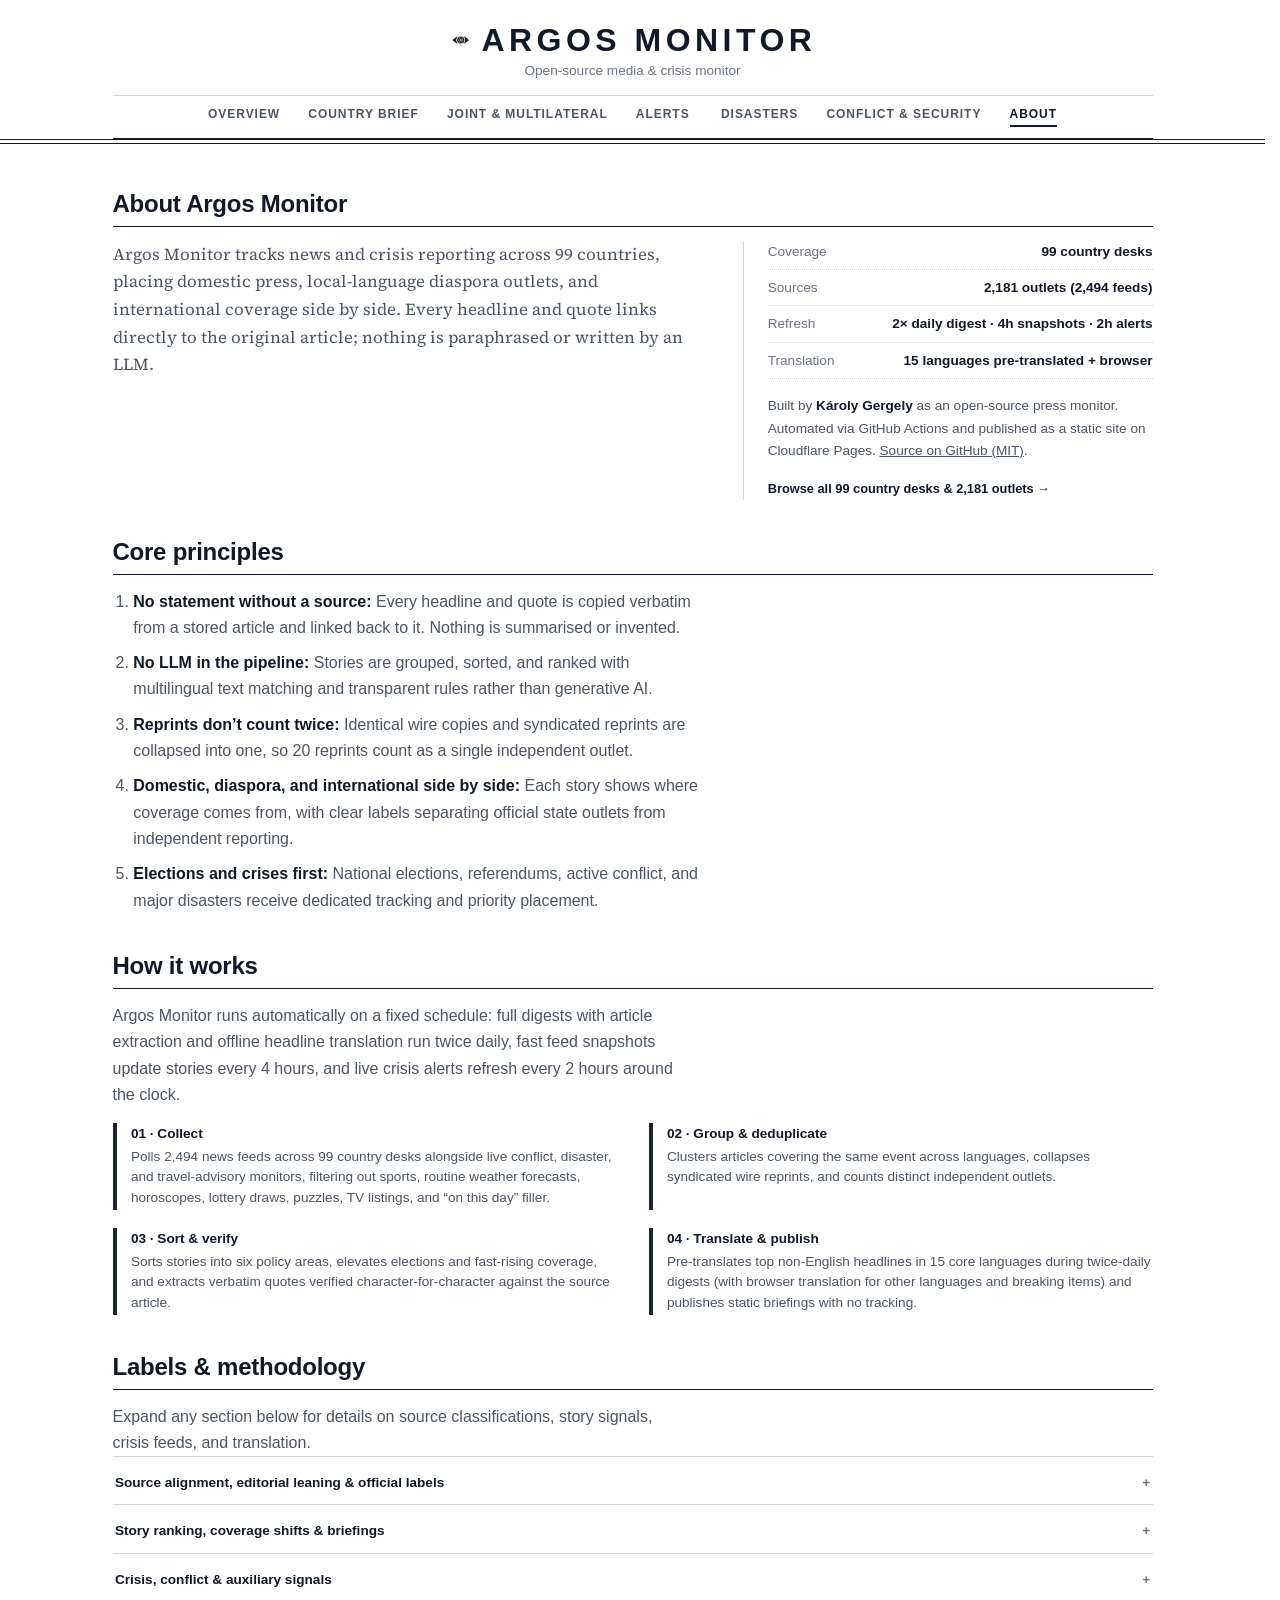
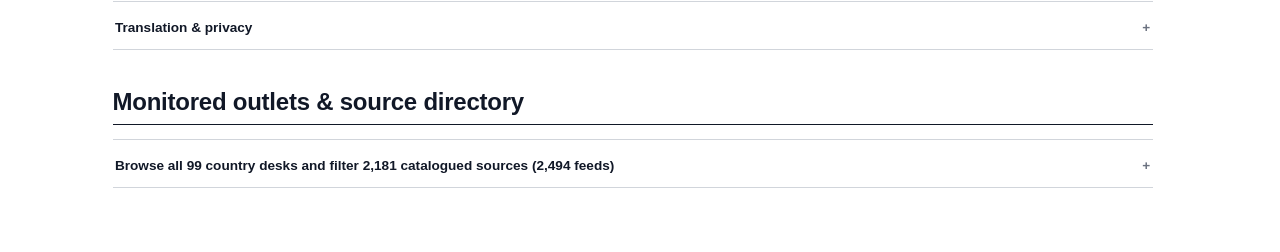
==== commit d817441a: "docs(about): replace 'unattended' with 'automatically'" ====
--- a/site/about.html
+++ b/site/about.html
@@ -160,7 +160,7 @@
 
   <section id="how-it-works">
     <h2>How it works</h2>
-    <p>Argos Monitor runs unattended on a fixed schedule: full digests with article extraction and offline headline translation run twice daily, fast feed snapshots update stories every 4 hours, and live crisis alerts refresh every 2 hours around the clock.</p>
+    <p>Argos Monitor runs automatically on a fixed schedule: full digests with article extraction and offline headline translation run twice daily, fast feed snapshots update stories every 4 hours, and live crisis alerts refresh every 2 hours around the clock.</p>
     <div class="pipeline">
       <div class="step"><b>01 · Collect</b><span>Polls 2,494 news feeds across 99 country desks alongside live conflict, disaster, and travel-advisory monitors, filtering out sports, routine weather forecasts, horoscopes, lottery draws, puzzles, TV listings, and &ldquo;on this day&rdquo; filler.</span></div>
       <div class="step"><b>02 · Group &amp; deduplicate</b><span>Clusters articles covering the same event across languages, collapses syndicated wire reprints, and counts distinct independent outlets.</span></div>
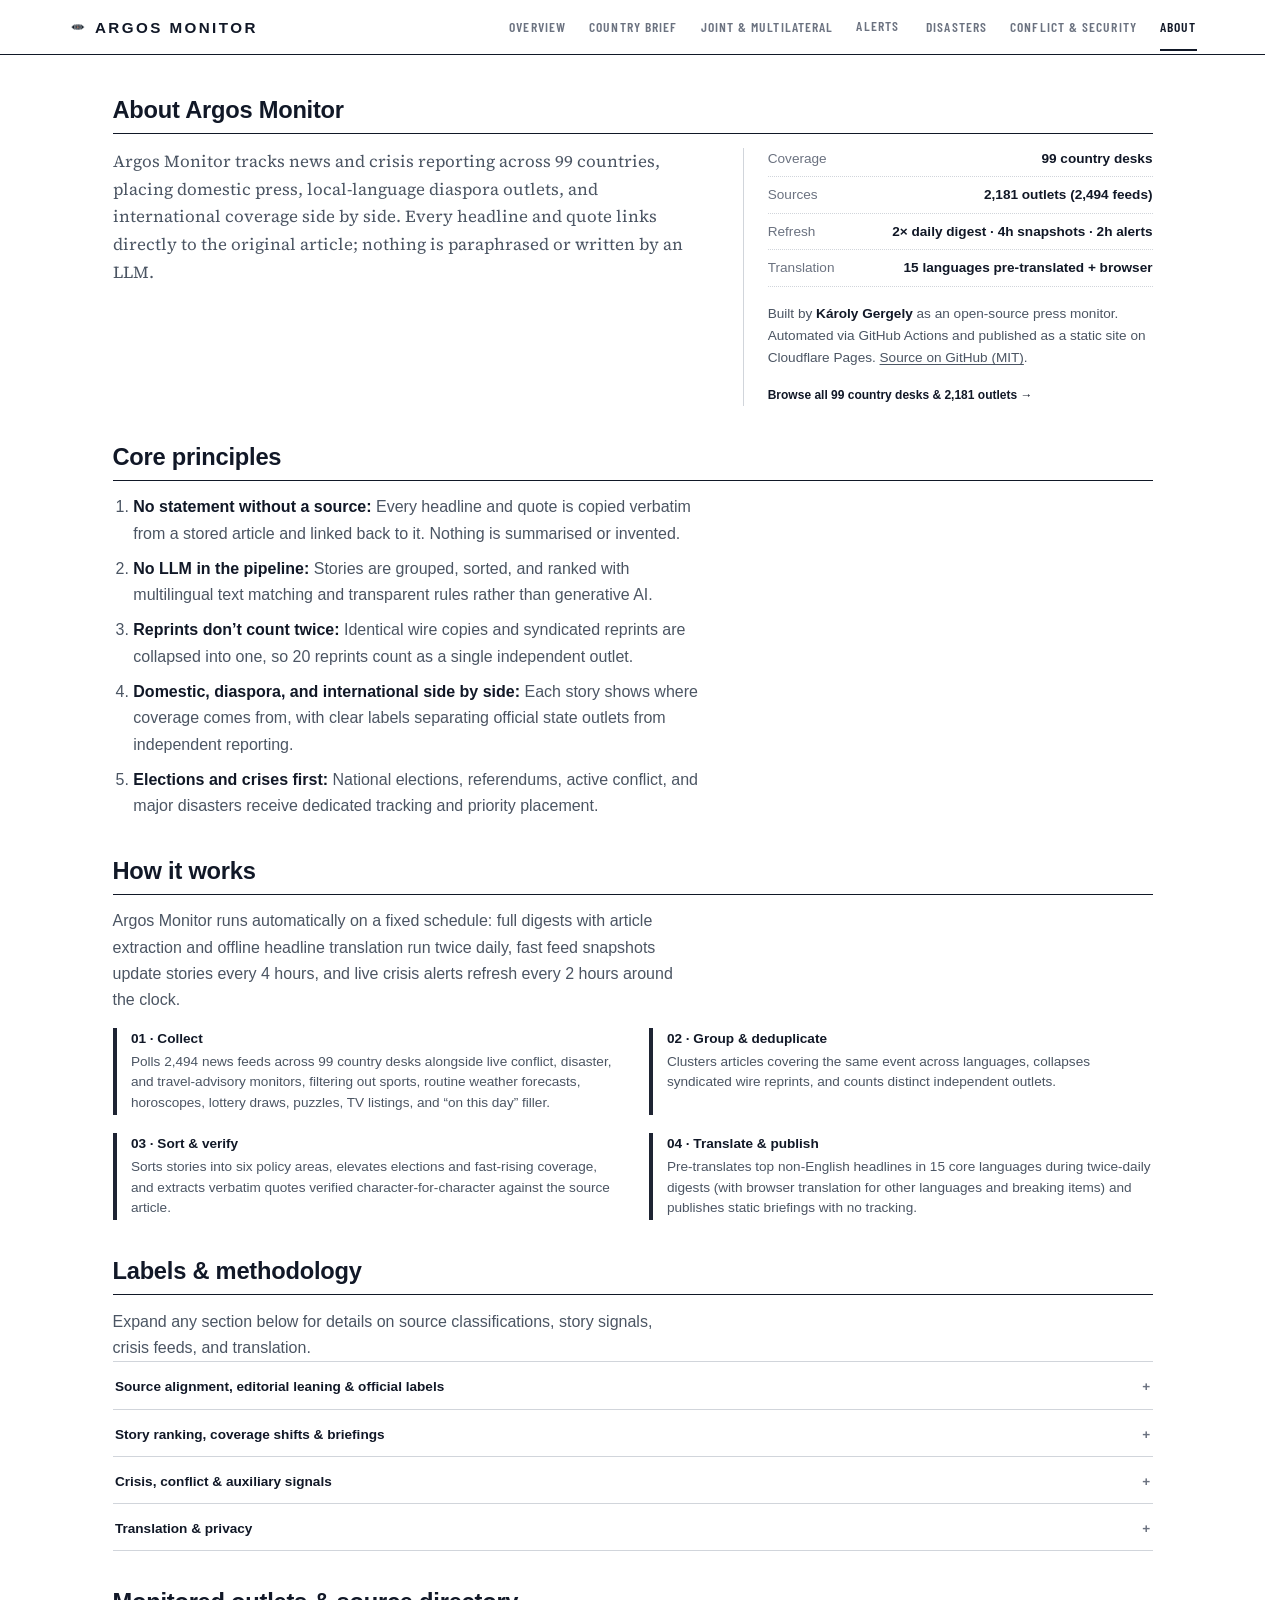
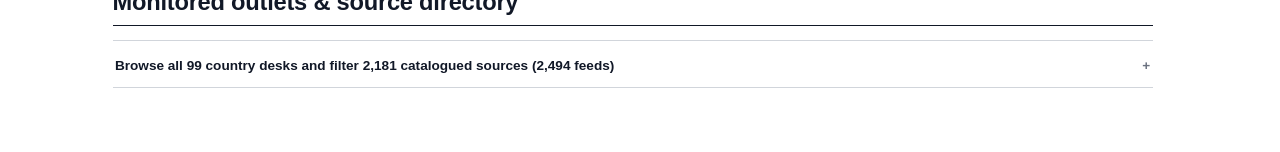
==== commit b24247b8: "feat(ui): broadsheet 2-column country brief, 1-row masthead, investigation sheet, and state fixes" ====
--- a/site/about.html
+++ b/site/about.html
@@ -5,11 +5,11 @@
 <meta name="viewport" content="width=device-width, initial-scale=1">
 <title>About · Argos Monitor</title>
 <meta name="description" content="How Argos Monitor works: evidence-first news and crisis monitoring across 99 countries, comparing domestic, diaspora, and international coverage with zero LLM summaries.">
-<link rel="canonical" href="https://argosmonitor.uk/about.html">
+<link rel="canonical" href="https://argosmonitor.uk/about">
 
 <!-- Open Graph / Social -->
 <meta property="og:type" content="article">
-<meta property="og:url" content="https://argosmonitor.uk/about.html">
+<meta property="og:url" content="https://argosmonitor.uk/about">
 <meta property="og:site_name" content="Argos Monitor">
 <meta property="og:title" content="About · Argos Monitor">
 <meta property="og:description" content="How Argos Monitor works: evidence-first news and crisis monitoring across 99 countries, comparing domestic, diaspora, and international coverage with zero LLM summaries.">
@@ -19,7 +19,7 @@
 
 <!-- Twitter Card -->
 <meta name="twitter:card" content="summary_large_image">
-<meta name="twitter:url" content="https://argosmonitor.uk/about.html">
+<meta name="twitter:url" content="https://argosmonitor.uk/about">
 <meta name="twitter:title" content="About · Argos Monitor">
 <meta name="twitter:description" content="How Argos Monitor works: evidence-first news and crisis monitoring across 99 countries, comparing domestic, diaspora, and international coverage with zero LLM summaries.">
 <meta name="twitter:image" content="https://argosmonitor.uk/assets/og-preview.png">
@@ -30,7 +30,7 @@
   "@context": "https://schema.org",
   "@type": "AboutPage",
   "name": "About Argos Monitor",
-  "url": "https://argosmonitor.uk/about.html",
+  "url": "https://argosmonitor.uk/about",
   "description": "How Argos Monitor collects, groups, verifies, and labels news across 99 country desks.",
   "isPartOf": {
     "@type": "WebSite",
@@ -42,7 +42,7 @@
 
 <link rel="icon" type="image/png" sizes="32x32" href="assets/icon-32.png">
 <link rel="stylesheet" href="fonts/fonts.css">
-<link rel="stylesheet" href="style.css?v=5.0">
+<link rel="stylesheet" href="style.css?v=6.0">
 <style>
   .doc { max-width: 68rem; margin: 0 auto; padding: 2rem 1.5rem 4rem; display: grid; grid-template-columns: minmax(0, 1fr); gap: 2.25rem; overflow-wrap: anywhere; }
   @media (max-width: 45.99rem) { .doc { padding: 1.25rem 1rem 3rem; gap: 1.75rem; } }
@@ -100,19 +100,18 @@
 <header class="bureau">
   <div class="bureau-inner">
     <div class="masthead">
-      <div>
-        <h1><a href="index.html#home"><img src="assets/eye.png" alt="" class="logo">Argos Monitor</a></h1>
-        <p>Open-source media &amp; crisis monitor</p>
+      <div class="brand-wrap">
+        <h1><a href="/#home"><img src="assets/eye.png" alt="" class="logo">Argos Monitor</a></h1>
       </div>
       <button type="button" class="navtoggle" aria-expanded="false" aria-controls="topnav"><span class="bars" aria-hidden="true"></span>Menu</button>
       <nav class="topnav" id="topnav" aria-label="Primary">
-        <a href="index.html#home" id="nav-home">Overview</a>
-        <a href="index.html#country" id="nav-country">Country Brief</a>
-        <a href="index.html#relations" id="nav-relations">Joint &amp; Multilateral</a>
-        <a href="index.html#alerts" id="nav-alerts">Alerts <span id="alert-count" class="n"></span></a>
-        <a href="index.html#disasters" id="nav-disasters">Disasters</a>
-        <a href="index.html#violence" id="nav-violence">Conflict &amp; Security</a>
-        <a href="about.html" aria-current="page">About</a>
+        <a href="/#home" id="nav-home">Overview</a>
+        <a href="/#country" id="nav-country">Country Brief</a>
+        <a href="/#relations" id="nav-relations">Joint &amp; Multilateral</a>
+        <a href="/#alerts" id="nav-alerts">Alerts <span id="alert-count" class="n"></span></a>
+        <a href="/#disasters" id="nav-disasters">Disasters</a>
+        <a href="/#violence" id="nav-violence">Conflict &amp; Security</a>
+        <a href="/about" aria-current="page">About</a>
       </nav>
     </div>
   </div>
@@ -224,8 +223,8 @@
             <span>Stories are sorted into <strong>Politics &amp; Governance</strong>, <strong>Economy &amp; Trade</strong>, <strong>Diplomacy &amp; Foreign Policy</strong>, <strong>Defence &amp; Security</strong> (with a defence-industry focus filter), <strong>Society &amp; Rights</strong>, and <strong>Other</strong>. Each country desk includes a <strong>Desk balance</strong> panel comparing today&rsquo;s topic share against its 7-day baseline.</span>
           </div>
           <div class="step">
-            <b>Overview &amp; Country Brief export</b>
-            <span>The Overview opens on <strong>Today&rsquo;s Briefing</strong> (eight thematic blocks with one country per slot and expandable sub-stories) alongside the searchable <strong>World Directory</strong>. Every Country Brief includes an inline <strong>Export brief</strong> control for A4 Print / PDF, Markdown copy, or download.</span>
+            <b>Overview, Regional &amp; Country Brief export</b>
+            <span>The Overview opens on <strong>Today&rsquo;s Briefing</strong> (eight thematic blocks with one country per slot and expandable sub-stories) alongside the searchable <strong>World Directory</strong>. Country Brief, Alerts, Disasters, and Conflict &amp; Security all support selecting either a single country or a whole region at once, with an inline <strong>Export brief</strong> control for A4 Print / PDF, Markdown copy, or download.</span>
           </div>
         </div>
       </div>
@@ -303,7 +302,7 @@
 </main>
 <script src="data/index.js?v=20261126T023337Z"></script>
 <script src="data/sources.js?v=20261126T023337Z"></script>
-<script src="shared.js?v=4.7"></script>
+<script src="shared.js?v=4.9"></script>
 <script>
 (() => {
   const openHashFold = () => {
--- a/site/style.css
+++ b/site/style.css
@@ -1,14 +1,14 @@
-/* Argos Monitor — Minimalist Broadsheet & World Directory. */
+/* Argos Monitor — Swiss-Modernist Broadsheet & Country Press Review */
 :root {
   color-scheme: light;
   --bg: #ffffff;
   --surface-warm: #fbfaf8;
-  --ink: #111827;           /* deep slate-black */
-  --ink-2: #4b5563;         /* secondary text */
-  --ink-3: #6b7280;         /* muted metadata */
-  --rule: #d1d5db;          /* thin hairline */
-  --rule-soft: #e2e8f0;     /* subtle divider */
-  --bar: #1e2433;           /* vertical left accent bar */
+  --ink: #111827;
+  --ink-2: #4b5563;
+  --ink-3: #6b7280;         /* >= 4.83:1 contrast on #ffffff */
+  --rule: #d1d5db;
+  --rule-soft: #e2e8f0;
+  --bar: #1e2433;
   --indigo: #1e3a8a;
   --red: #991b1b;
   --teal: #0f766e;
@@ -21,13 +21,15 @@
   --t-society: #78350f;
   --t-other: #4b5a63;
   --serif: "Source Serif 4", Georgia, "Times New Roman", serif;
-  --sans: -apple-system, BlinkMacSystemFont, "Inter", "Segoe UI", Roboto, "Helvetica Neue", Arial, sans-serif;
+  --sans: -apple-system, BlinkMacSystemFont, "Helvetica Neue", "Segoe UI", Roboto, Arial, sans-serif;
+  --cond: "Barlow Condensed", -apple-system, BlinkMacSystemFont, "Helvetica Neue", Arial, sans-serif;
+  --mono: "Courier Prime", ui-monospace, SFMono-Regular, Menlo, monospace;
   --fs-xs: 0.75rem;
   --fs-sm: 0.85rem;
   --fs-base: 1rem;
-  --fs-lg: 1.2rem;
-  --fs-xl: 1.5rem;
-  --fs-2xl: 2rem;
+  --fs-lg: 1.18rem;
+  --fs-xl: 1.48rem;
+  --fs-2xl: 2.05rem;
 }
 
 * { box-sizing: border-box; }
@@ -41,137 +43,146 @@
   -webkit-font-smoothing: antialiased;
 }
 ::selection { background: var(--ink); color: var(--bg); }
-a { color: inherit; }
-:focus-visible { outline: 2px solid var(--ink); outline-offset: 2px; }
+a { color: inherit; text-underline-offset: 2px; }
+:focus-visible { outline: 2px solid var(--indigo); outline-offset: 2px; }
 h1, h2, h3, p { margin: 0; }
 .sr-only { position: absolute; width: 1px; height: 1px; overflow: hidden; clip: rect(0 0 0 0); white-space: nowrap; }
 
-/* ---- Masthead & Double Rule ---- */
+/* ---- 1-Row Modernist Masthead ---- */
 .bureau {
   background: var(--bg);
-  border-bottom: 1px solid var(--ink);
-  box-shadow: 0 3px 0 0 var(--bg), 0 4px 0 0 var(--ink);   /* classic newspaper double rule */
-  margin-bottom: 1rem;
-}
-/* minmax(0,1fr): stops the non-wrapping nav from stretching the page wider than a phone screen */
-.bureau-inner { max-width: 68rem; margin: 0 auto; padding: 1.5rem 1.5rem 0; display: grid; grid-template-columns: minmax(0, 1fr); gap: 0; }
+  border-bottom: 1.5px solid var(--ink);
+  margin-bottom: 0.5rem;
+}
+.bureau-inner {
+  max-width: 74rem;
+  margin: 0 auto;
+  padding: 0 1.75rem;
+  display: grid;
+  grid-template-columns: minmax(0, 1fr);
+}
 .masthead {
-  display: flex; flex-direction: column; align-items: center; text-align: center;
-  gap: 0.65rem; padding-bottom: 0; border-bottom: 0;
-}
-.masthead > div { display: flex; flex-direction: column; align-items: center; gap: 0.3rem; }
+  display: flex;
+  flex-wrap: wrap;
+  align-items: center;
+  justify-content: space-between;
+  gap: 0.5rem 1.75rem;
+  min-height: 3.4rem;
+}
+.brand-wrap { display: flex; align-items: center; }
 .masthead h1 {
-  font: 700 var(--fs-2xl)/1 var(--sans);
-  letter-spacing: 0.14em;
-  text-transform: uppercase;
-  color: var(--ink);
-}
-.masthead h1 a { display: inline-flex; align-items: center; gap: 0.55rem; text-decoration: none; }
-.masthead h1 .logo { width: 1.5rem; height: 1.5rem; }
-.masthead p { font: 400 var(--fs-sm)/1.3 var(--sans); color: var(--ink-3); }
+  font: 700 0.95rem/1 var(--sans);
+  letter-spacing: 0.16em;
+  text-transform: uppercase;
+  color: var(--ink);
+}
+.masthead h1 a { display: inline-flex; align-items: center; gap: 0.5rem; text-decoration: none; padding: 0.5rem 0; }
+.masthead h1 .logo { width: 1.15rem; height: 1.15rem; }
 
 .topnav {
-  width: 100%;
-  display: flex; justify-content: center; flex-wrap: nowrap; overflow-x: auto;
-  gap: clamp(1rem, 2.2vw, 1.85rem); align-items: center;
-  margin-top: 0.35rem; padding: 0.65rem 0;
-  border-top: 1px solid var(--rule);
-  border-bottom: 1px solid var(--ink);
+  display: flex;
+  flex-wrap: wrap;
+  align-items: center;
+  gap: 0.25rem 1.45rem;
 }
 .topnav a {
-  font: 700 var(--fs-xs)/1.2 var(--sans);
+  font: 600 0.85rem/1.2 var(--cond);
   letter-spacing: 0.08em;
   text-transform: uppercase;
   text-decoration: none;
-  color: var(--ink-2);
+  color: var(--ink-3);
   white-space: nowrap;
-  padding-bottom: 0.25rem;
+  padding: 0.95rem 0 0.85rem;
   border-bottom: 2px solid transparent;
+  transition: color 0.12s ease, border-color 0.12s ease;
 }
 .topnav a:hover, .topnav a[aria-current="page"] {
   color: var(--ink);
   border-bottom-color: var(--ink);
 }
 .topnav .n {
-  margin-left: 0.2rem;
-  font: 700 var(--fs-xs)/1 var(--sans);
+  margin-left: 0.25rem;
+  font: 700 var(--fs-xs)/1 var(--mono);
   color: var(--red);
 }
 
-/* ---- Inline Filter Strip ---- */
+/* ---- Slim Utility Filter Bar (Unified Canonical Controls) ---- */
 .slip {
   display: grid;
   grid-template-columns: 1fr;
-  gap: 0.75rem;
-  padding: 0.65rem 0 0.85rem;
-}
-.field { display: flex; align-items: center; gap: 0.45rem; min-width: 0; }
-.field span { font: 700 var(--fs-xs)/1 var(--sans); letter-spacing: 0.05em; text-transform: uppercase; color: var(--ink-3); white-space: nowrap; flex-shrink: 0; }
-select, input[type=search] {
+  gap: 0.6rem 1rem;
+  padding: 0.55rem 0 0.7rem;
+  border-top: 1px solid var(--rule-soft);
+}
+.field { display: flex; align-items: center; gap: 0.5rem; min-width: 0; }
+.field span {
+  font: 600 0.78rem/1 var(--cond);
+  letter-spacing: 0.07em;
+  text-transform: uppercase;
+  color: var(--ink-3);
+  white-space: nowrap;
+  flex-shrink: 0;
+}
+
+/* Canonical input & select styling across EVERY view (zero double carets) */
+select,
+input[type=search],
+.combobox-input {
   -webkit-appearance: none;
+  -moz-appearance: none;
   appearance: none;
-  height: 1.9rem;
+  height: 2.05rem;
   width: 100%;
-  padding: 0 1.5rem 0 0.4rem;
+  padding: 0 0.65rem;
   font: 500 var(--fs-sm)/1.2 var(--sans);
   color: var(--ink);
-  background: transparent url("data:image/svg+xml,%3Csvg xmlns='http://www.w3.org/2000/svg' width='10' height='6' viewBox='0 0 12 7' fill='none' stroke='%23111827' stroke-width='1.8' stroke-linecap='round' stroke-linejoin='round'%3E%3Cpath d='M1 1l5 5 5-5'/%3E%3C/svg%3E") no-repeat right 0.3rem center;
-  border: 0;
-  border-bottom: 1px solid var(--rule);
+  background: var(--bg);
+  border: 1px solid var(--rule);
   border-radius: 0;
-  cursor: pointer;
   text-overflow: ellipsis;
   white-space: nowrap;
-}
-input[type=search] { background: transparent; padding-right: 0.4rem; cursor: text; }
+  transition: border-color 0.12s ease;
+}
+select {
+  padding-right: 1.8rem;
+  background: var(--bg) url("data:image/svg+xml,%3Csvg xmlns='http://www.w3.org/2000/svg' width='9' height='5' viewBox='0 0 10 6' fill='none' stroke='%2314171f' stroke-width='1.5' stroke-linecap='round' stroke-linejoin='round'%3E%3Cpath d='M1 1l4 4 4-4'/%3E%3C/svg%3E") no-repeat right 0.6rem center;
+  cursor: pointer;
+}
+select::-ms-expand { display: none; }
+input[type=search], .combobox-input { cursor: text; }
 .search-wrap { position: relative; width: 100%; display: flex; align-items: center; min-width: 0; }
-.search-wrap input[type=search] { padding-right: 1.6rem; }
+.search-wrap input[type=search] { padding-right: 1.85rem; }
 .search-wrap input[type=search]::-webkit-search-cancel-button { -webkit-appearance: none; appearance: none; }
 .search-clear {
-  position: absolute; right: 0; top: 50%; transform: translateY(-50%);
+  position: absolute; right: 0.15rem; top: 50%; transform: translateY(-50%);
   background: none; border: 0; color: var(--ink-3);
   font: 700 var(--fs-base)/1 var(--sans);
-  padding: 0.25rem 0.4rem; cursor: pointer;
+  padding: 0.25rem 0.45rem; cursor: pointer;
 }
 .search-clear:hover { color: var(--ink); }
 .search-clear[hidden] { display: none; }
-select:hover, input[type=search]:hover { border-bottom-color: var(--ink); }
-select:focus, input[type=search]:focus { border-bottom-color: var(--ink); }
-select:disabled { opacity: 0.35; cursor: not-allowed; }
+select:hover, input[type=search]:hover, .combobox-input:hover { border-color: var(--ink-2); }
+select:focus, input[type=search]:focus, .combobox-input:focus { border-color: var(--ink); outline: none; }
+select:disabled { opacity: 0.4; cursor: not-allowed; }
 .research { display: none; }
 .slip-home .period-field, .slip-home .topic-field { display: none; }
+.slip-country .period-field, .slip-country .topic-field { display: none; }
 
 /* ---- Searchable Country Combobox ---- */
 .country-field { position: relative; }
 .combobox-wrap { position: relative; width: 100%; display: flex; align-items: center; min-width: 0; }
-.combobox-input {
-  appearance: none;
-  height: 1.9rem;
-  width: 100%;
-  padding: 0 1.4rem 0 0.4rem;
-  font: 500 var(--fs-sm)/1.2 var(--sans);
-  color: var(--ink);
-  background: transparent;
-  border: 0;
-  border-bottom: 1px solid var(--rule);
-  border-radius: 0;
-  cursor: text;
-  text-overflow: ellipsis;
-  white-space: nowrap;
-}
-.combobox-input:hover,
-.combobox-input:focus { border-bottom-color: var(--ink); }
+.combobox-input { padding-right: 1.8rem; }
 .combobox-arrow {
   position: absolute;
-  right: 0.2rem;
+  right: 0.15rem;
   top: 50%;
   transform: translateY(-50%);
   background: none;
   border: 0;
-  color: var(--ink-3);
-  font-size: var(--fs-xs);
-  cursor: pointer;
-  padding: 0.2rem 0.35rem;
+  color: var(--ink-2);
+  font-size: 0.7rem;
+  cursor: pointer;
+  padding: 0.35rem 0.5rem;
   line-height: 1;
 }
 .combobox-arrow:hover { color: var(--ink); }
@@ -179,31 +190,56 @@
   position: absolute;
   top: calc(100% + 2px);
   left: 0;
-  width: max(100%, 19rem);
-  max-width: 90vw;
-  max-height: 22rem;
+  width: max(100%, 20rem);
+  max-width: 92vw;
+  max-height: 23rem;
   overflow-y: auto;
+  overflow-x: hidden;
   background: var(--bg);
   border: 1px solid var(--ink);
-  box-shadow: 0 4px 10px rgba(17, 24, 39, 0.08);
+  box-shadow: 0 8px 24px rgba(20, 23, 31, 0.1);
   z-index: 120;
-  border-radius: 0 0 2px 2px;
   display: flex;
   flex-direction: column;
 }
 .combobox-menu[hidden] { display: none !important; }
 .combobox-group-label {
-  padding: 0.45rem 0.75rem 0.2rem;
-  font: 700 var(--fs-xs)/1 var(--sans);
-  letter-spacing: 0.06em;
+  padding: 0.45rem 0.75rem 0.28rem;
+  font: 600 0.76rem/1.1 var(--cond);
+  letter-spacing: 0.07em;
   text-transform: uppercase;
   color: var(--ink-3);
   background: var(--surface-warm);
-  border-bottom: 1px solid var(--rule);
+  border-bottom: 1px solid var(--rule-soft);
   position: sticky;
   top: 0;
   z-index: 1;
 }
+.combobox-group-btn {
+  display: flex;
+  justify-content: space-between;
+  align-items: baseline;
+  gap: 0.5rem;
+  padding: 0.5rem 0.75rem 0.38rem;
+  color: var(--ink-2);
+  cursor: pointer;
+}
+.combobox-group-btn .c-region {
+  font: 500 0.72rem/1 var(--sans);
+  letter-spacing: 0;
+  text-transform: none;
+  color: var(--ink-3);
+  flex-shrink: 0;
+}
+.combobox-group-btn:hover,
+.combobox-group-btn.highlighted,
+.combobox-group-btn.selected {
+  background: rgba(29, 58, 109, 0.08);
+  color: var(--indigo);
+}
+.combobox-group-btn:hover .c-region,
+.combobox-group-btn.highlighted .c-region,
+.combobox-group-btn.selected .c-region { color: var(--indigo); }
 .combobox-item {
   display: flex;
   justify-content: space-between;
@@ -213,178 +249,310 @@
   font: 500 var(--fs-sm)/1.3 var(--sans);
   color: var(--ink);
   cursor: pointer;
-  border-bottom: 1px solid rgba(0, 0, 0, 0.04);
-}
-.combobox-item:hover,
-.combobox-item.highlighted {
-  background: rgba(30, 58, 138, 0.06);
-  color: var(--indigo);
-}
-.combobox-item.selected {
-  font-weight: 700;
-  color: var(--indigo);
-  background: rgba(30, 58, 138, 0.03);
-}
+  border-bottom: 1px solid var(--rule-soft);
+}
+.combobox-item .c-name { min-width: 0; overflow: hidden; text-overflow: ellipsis; white-space: nowrap; }
 .combobox-item .c-region {
-  font: 400 var(--fs-xs)/1 var(--sans);
-  color: var(--ink-3);
-  letter-spacing: 0.02em;
-}
-.combobox-empty {
-  padding: 0.85rem;
-  font: 400 var(--fs-sm)/1.3 var(--sans);
-  color: var(--ink-3);
-  text-align: center;
-}
+  font: 400 0.72rem/1 var(--sans);
+  color: var(--ink-3);
+  flex-shrink: 0;
+  white-space: nowrap;
+}
+.combobox-item:hover, .combobox-item.highlighted { background: rgba(29, 58, 109, 0.06); color: var(--indigo); }
+.combobox-item.selected { font-weight: 700; color: var(--indigo); background: rgba(29, 58, 109, 0.04); }
+.combobox-empty { padding: 0.85rem; font: 400 var(--fs-sm)/1.3 var(--sans); color: var(--ink-3); text-align: center; }
+
+.monitor-combobox .combobox-wrap { width: 15rem; max-width: 100%; }
 
 .navtoggle { display: none; }
 
-@media (max-width: 45.99rem) {
-  .bureau { margin-bottom: 0.5rem; }
-  .bureau-inner { padding: 0.7rem 1rem 0; }
-  /* phone header: logo left, Menu button right, links drop down as a list */
-  .masthead { flex-direction: row; flex-wrap: wrap; justify-content: space-between; text-align: left; gap: 0; padding-bottom: 0.7rem; }
-  .masthead h1 { font-size: var(--fs-lg); letter-spacing: 0.1em; }
-  .masthead h1 .logo { width: 1.1rem; height: 1.1rem; }
-  .masthead p { display: none; }
-  .navtoggle {
-    display: inline-flex; align-items: center; gap: 0.55rem;
-    min-height: 2.75rem; padding: 0 0.85rem;
-    font: 700 var(--fs-xs)/1 var(--sans); letter-spacing: 0.08em; text-transform: uppercase;
-    color: var(--ink); background: transparent; border: 1px solid var(--ink); cursor: pointer;
-  }
-  .navtoggle .bars { width: 1rem; height: 2px; background: currentColor; box-shadow: 0 -5px 0 currentColor, 0 5px 0 currentColor; }
-  .navtoggle[aria-expanded="true"] { background: var(--ink); color: var(--bg); }
-  .navtoggle[aria-expanded="true"] .bars { box-shadow: none; }
-  .topnav { display: none; }
-  .nav-open .topnav { display: flex; flex-direction: column; align-items: stretch; gap: 0; margin-top: 0.6rem; padding: 0; border-bottom: 0; }
-  .nav-open .topnav a { padding: 0.85rem 0.25rem; font-size: var(--fs-sm); border-bottom: 1px solid var(--rule); }
-  /* filter bar: labels hidden (the values speak for themselves), Topic hidden (the topic tabs do the same job) */
-  .slip { grid-template-columns: minmax(0, 1fr) minmax(0, 1fr); gap: 0.4rem 1rem; padding: 0.4rem 0 0.75rem; border-top: 1px solid var(--rule); }
-  .slip .field:nth-child(1), .slip .field:nth-child(n+4) { grid-column: 1 / -1; }
-  #slip { grid-template-columns: minmax(0, 1.4fr) minmax(0, 1fr); }
-  #slip .field:nth-child(1) { grid-column: auto; }
-  #slip .field:has(#topic) { display: none; }
-  .bureau .slip .field > span, .bureau .slip .field > label > span {
-    position: absolute; width: 1px; height: 1px; overflow: hidden; clip: rect(0 0 0 0); white-space: nowrap;
-  }
-  /* 44px touch targets; 16px text stops iOS zooming in on focus */
-  select, input[type=search], .combobox-input, .desk-region select { height: 2.75rem; font-size: var(--fs-base); }
-  .monitor-filter select, .bilateral-controls select, .bilateral-controls input, .add-country-sel { font-size: var(--fs-base); min-height: 2.75rem; }
-  .combobox-arrow { padding: 0.7rem; }
-  .search-clear { min-width: 2.75rem; min-height: 2.75rem; display: inline-flex; align-items: center; justify-content: center; }
-  .search-wrap input[type=search], .combobox-wrap .combobox-input { padding-right: 2.75rem; }
-  .combobox-menu { width: 100%; max-width: none; max-height: 60vh; }
-  .combobox-item { padding: 0.75rem; font-size: var(--fs-base); }
-}
 @media (min-width: 46rem) {
-  .slip { grid-template-columns: minmax(13.5rem, 1.4fr) minmax(7rem, 0.8fr) minmax(8rem, 1fr) minmax(10rem, 1.6fr); align-items: center; gap: 1.5rem; }
-  .slip.slip-home { grid-template-columns: minmax(14rem, 1fr) minmax(16rem, 1.4fr); }
-  .slip.slip-brief { grid-template-columns: minmax(14rem, 1.4fr) minmax(8.5rem, 1fr) minmax(7.5rem, 0.8fr); }
+  .slip { grid-template-columns: minmax(14rem, 1.1fr) minmax(14rem, 1.3fr); align-items: center; gap: 1.25rem; }
+  .slip.slip-home, .slip.slip-country { grid-template-columns: minmax(14rem, 1fr) minmax(16rem, 1.4fr); }
 }
 
 /* ---- Main Canvas ---- */
-main { max-width: 68rem; margin: 0 auto; padding: 1.35rem 1.5rem 5rem; outline: none; }
-@media (max-width: 45.99rem) { main { padding: 1.5rem 1rem 3.5rem; } }
-.state { padding: 2rem 0; color: var(--ink-2); }
+main { max-width: 74rem; margin: 0 auto; padding: 1.35rem 1.75rem 5rem; outline: none; }
+.state { padding: 2rem 0; color: var(--ink-2); font-size: var(--fs-base); }
 .state.error { color: var(--red); }
 
 .result-line {
+  font: 400 var(--fs-sm)/1.45 var(--sans);
+  font-variant-numeric: tabular-nums;
+  color: var(--ink-3);
+  padding-bottom: 0.85rem;
+  margin-bottom: 1.25rem;
+  border-bottom: 1px solid var(--rule);
+}
+.result-line b { color: var(--ink); font-weight: 700; }
+
+.notice {
+  margin: 0 0 1.25rem;
+  padding: 0.6rem 0.9rem;
+  border-left: 2px solid var(--red);
+  background: var(--surface-warm);
+  color: var(--red);
+  font-size: var(--fs-sm);
+}
+.notice.quiet { border-left-color: var(--rule); color: var(--ink-2); }
+
+/* ---- Country Edition Header & Promoted Desk Actions ---- */
+.edition-head {
+  display: flex;
+  flex-wrap: wrap;
+  align-items: flex-end;
+  justify-content: space-between;
+  gap: 1rem 1.5rem;
+  padding-bottom: 1rem;
+  border-bottom: 1px solid var(--rule);
+  margin-bottom: 1.15rem;
+}
+.edition-title {
+  font: 700 var(--fs-2xl)/1.08 var(--serif);
+  letter-spacing: -0.02em;
+  color: var(--ink);
+  margin: 0;
+}
+.edition-meta {
   font: 400 var(--fs-sm)/1.4 var(--sans);
   font-variant-numeric: tabular-nums;
-  color: var(--ink-3); padding-bottom: 0.85rem; margin-bottom: 1.5rem; border-bottom: 1px solid var(--rule);
-}
-.result-line b { color: var(--ink); font-weight: 700; }
-
-.notice {
-  margin: 0 0 2rem; padding: 0.5rem 0 0.5rem 1.15rem;
-  border-left: 4px solid var(--red); color: var(--red); font-size: var(--fs-sm);
-}
-.notice.quiet { border-left-color: var(--rule); color: var(--ink-2); }
-
-/* ---- Compact Crisis Strip ---- */
+  color: var(--ink-3);
+  margin-top: 0.35rem;
+}
+.edition-actions {
+  display: flex;
+  flex-wrap: wrap;
+  align-items: center;
+  gap: 0.5rem;
+}
+.period-switch {
+  display: inline-flex;
+  border: 1px solid var(--rule);
+}
+.period-switch button {
+  height: 2.05rem;
+  padding: 0 0.8rem;
+  border: 0;
+  background: var(--bg);
+  font: 600 var(--fs-xs)/1 var(--sans);
+  color: var(--ink-3);
+  cursor: pointer;
+  white-space: nowrap;
+}
+.period-switch button:hover { color: var(--ink); }
+.period-switch button[aria-pressed="true"] {
+  background: var(--ink);
+  color: var(--bg);
+}
+.ctrl-btn {
+  height: 2.05rem;
+  padding: 0 0.75rem;
+  font: 600 var(--fs-xs)/1 var(--sans);
+  color: var(--ink-2);
+  background: var(--bg);
+  border: 1px solid var(--rule);
+  cursor: pointer;
+  white-space: nowrap;
+  display: inline-flex;
+  align-items: center;
+}
+.ctrl-btn:hover { border-color: var(--ink); color: var(--ink); }
+.ctrl-btn[aria-pressed="true"],
+.ctrl-btn[aria-expanded="true"] {
+  background: var(--ink);
+  color: var(--bg);
+  border-color: var(--ink);
+}
+
+/* ---- Quiet Official Alert Strip ---- */
+.quiet-alert,
 .crisis-strip {
-  display: flex; flex-direction: column; gap: 0.45rem;
-  margin: 0 0 1.35rem; padding: 0.5rem 0 0.5rem 1rem;
-  border-left: 3px solid var(--red);
-  font-size: var(--fs-sm); color: var(--ink-2);
-}
-.crisis-strip.crisis-inline {
-  display: grid; grid-template-columns: minmax(0, 1fr); gap: 0.4rem 1.25rem; align-items: baseline;
-}
-@media (min-width: 46rem) {
-  .crisis-strip.crisis-inline { grid-template-columns: minmax(0, 1fr) auto; }
-}
-.crisis-lead { display: flex; flex-wrap: wrap; align-items: baseline; gap: 0.25rem 0.65rem; min-width: 0; }
-.crisis-strip-head { display: flex; flex-wrap: wrap; align-items: baseline; gap: 0.45rem 0.85rem; }
-.crisis-heading { font: 700 var(--fs-xs)/1.2 var(--sans); letter-spacing: 0.06em; text-transform: uppercase; color: var(--red); white-space: nowrap; }
+  display: flex;
+  flex-wrap: wrap;
+  align-items: baseline;
+  justify-content: space-between;
+  gap: 0.4rem 1.25rem;
+  margin: 0 0 1.4rem;
+  padding: 0.6rem 0.95rem;
+  border-left: 2px solid var(--red);
+  background: var(--surface-warm);
+  font-size: var(--fs-sm);
+  color: var(--ink-2);
+}
+.crisis-lead { display: flex; flex-wrap: wrap; align-items: baseline; gap: 0.25rem 0.7rem; min-width: 0; }
+.crisis-heading {
+  font: 700 0.78rem/1.2 var(--cond);
+  letter-spacing: 0.08em;
+  text-transform: uppercase;
+  color: var(--red);
+  white-space: nowrap;
+}
 .crisis-top-inline { line-height: 1.4; min-width: 0; }
 .crisis-actions { display: inline-flex; align-items: baseline; gap: 0.85rem; white-space: nowrap; }
-.crisis-strip-list { list-style: none; margin: 0.35rem 0 0; padding: 0; display: flex; flex-direction: column; gap: 0.3rem; }
-.crisis-strip-list li { line-height: 1.4; }
-.crisis-strip a { text-decoration: none; font-weight: 600; color: var(--ink); }
-.crisis-strip a:hover { color: var(--red); text-decoration: underline; }
-
-/* ---- Topic / Region / Track Sub-navigation ---- */
+.crisis-strip a, .quiet-alert a { text-decoration: none; font-weight: 600; color: var(--ink); }
+.crisis-strip a:hover, .quiet-alert a:hover { color: var(--red); text-decoration: underline; }
+
+/* ---- Topic / Track Sub-navigation ---- */
 .tab-bar {
   position: sticky; top: 0; z-index: 5;
-  margin: 0 0 1.75rem;
-  background: rgba(255, 255, 255, 0.96);
-  border-top: 1px solid var(--rule); border-bottom: 2px solid var(--ink);
-}
-.tab-ctx {
-  display: flex; justify-content: space-between; align-items: center; gap: 0.75rem;
-  padding: 0.4rem 0 0.2rem;
-  border-bottom: 1px solid var(--rule-soft);
-  font: 600 var(--fs-xs)/1.2 var(--sans); color: var(--ink-3);
-}
-.tab-ctx strong { color: var(--ink); font-weight: 700; }
+  margin: 0 0 1.5rem;
+  background: rgba(255, 255, 255, 0.97);
+  border-bottom: 1px solid var(--rule);
+}
+.tab-ctx { display: none; }
 .tabs {
-  display: flex; flex-wrap: wrap; gap: 0.6rem 1.5rem;
-  margin: 0; padding: 0.7rem 0;
+  display: flex; flex-wrap: wrap; gap: 0.45rem 1.35rem;
+  margin: 0; padding: 0.55rem 0;
   list-style: none;
 }
 .tab-rolldown { display: none; }
 .tabs li { flex: none; }
 .tab {
-  padding: 0 0 0.3rem;
-  font: 700 var(--fs-xs)/1.2 var(--sans);
-  letter-spacing: 0.06em;
-  text-transform: uppercase;
-  color: var(--ink-2);
+  padding: 0.1rem 0 0.35rem;
+  font: 600 0.84rem/1.2 var(--cond);
+  letter-spacing: 0.07em;
+  text-transform: uppercase;
+  color: var(--ink-3);
   background: none;
   border: 0;
   border-bottom: 2px solid transparent;
   white-space: nowrap;
   cursor: pointer;
 }
-.tab .n { margin-left: 0.25rem; font-weight: 400; color: var(--ink-3); }
+.tab .n { margin-left: 0.28rem; font: 400 0.74rem/1 var(--mono); color: var(--ink-3); }
 .tab:hover { color: var(--ink); }
-.tab[aria-pressed="true"] {
-  color: var(--ink);
-  border-bottom-color: var(--ink);
-}
-.tab[aria-pressed="true"] .n { color: var(--ink-2); font-weight: 600; }
-
-/* ---- Sections & Vertical-Bar Story Blocks ---- */
-.drawer { margin-bottom: 3.5rem; }
+.tab[aria-pressed="true"] { color: var(--ink); border-bottom-color: var(--ink); }
+.tab[aria-pressed="true"] .n { color: var(--ink-2); }
+
+/* ---- Broadsheet 2-Column Pillars Grid (Country Brief Full View) ---- */
+.pillars-grid {
+  display: grid;
+  grid-template-columns: minmax(0, 1fr);
+  gap: 2.25rem;
+  align-items: start;
+}
+@media (min-width: 52rem) {
+  .pillars-grid {
+    grid-template-columns: repeat(2, minmax(0, 1fr));
+    gap: 2.65rem 3.15rem;
+  }
+  .pillars-grid.single-topic {
+    grid-template-columns: minmax(0, 1fr);
+  }
+}
+
+.pillar { min-width: 0; }
+.pillar-head {
+  display: flex;
+  align-items: baseline;
+  justify-content: space-between;
+  gap: 0.75rem;
+  border-top: 2px solid var(--ink);
+  padding-top: 0.65rem;
+  margin-bottom: 0.9rem;
+}
+.pillar-head h2 {
+  font: 600 0.9rem/1.15 var(--cond);
+  letter-spacing: 0.09em;
+  text-transform: uppercase;
+  color: var(--ink);
+}
+.pillar-head .count {
+  font: 400 var(--fs-xs)/1 var(--mono);
+  color: var(--ink-3);
+}
+
+/* Lead Story inside a Pillar */
+.pillar-lead {
+  padding-bottom: 1rem;
+  border-bottom: 1px solid var(--rule-soft);
+  margin-bottom: 0.2rem;
+  cursor: pointer;
+}
+.pillar-lead:hover .headline { color: var(--indigo); }
+.pillar-lead .headline {
+  font: 700 1.24rem/1.28 var(--serif);
+  letter-spacing: -0.012em;
+  color: var(--ink);
+  margin-bottom: 0.45rem;
+  text-wrap: pretty;
+  transition: color 0.12s ease;
+}
+.pillar-lead .strip p {
+  font: 400 0.94rem/1.55 var(--serif);
+  color: var(--ink-2);
+  max-width: 62ch;
+}
+.pillar-lead .slipline { margin-top: 0.5rem; }
+
+/* Compact Scannable Headline List underneath each Pillar Lead */
+.headline-list {
+  list-style: none;
+  margin: 0;
+  padding: 0;
+}
+.headline-item {
+  padding: 0.68rem 0;
+  border-bottom: 1px solid var(--rule-soft);
+  cursor: pointer;
+}
+.headline-item:last-child { border-bottom: 0; }
+.headline-item:hover .hl-title { color: var(--indigo); }
+.hl-title {
+  font: 500 0.96rem/1.38 var(--sans);
+  color: var(--ink);
+  text-wrap: pretty;
+  transition: color 0.12s ease;
+}
+.hl-byline {
+  margin-top: 0.28rem;
+  font: 400 var(--fs-xs)/1.35 var(--sans);
+  color: var(--ink-3);
+  display: flex;
+  flex-wrap: wrap;
+  align-items: baseline;
+  gap: 0.2rem 0.5rem;
+}
+.hl-flag-official { color: var(--red); font-weight: 600; }
+.hl-flag-election { color: var(--purple); font-weight: 600; }
+.hl-country {
+  font: 600 0.72rem/1 var(--cond);
+  letter-spacing: 0.06em;
+  text-transform: uppercase;
+  color: var(--ink-2);
+  margin-right: 0.45rem;
+  background: none;
+  border: 0;
+  padding: 0;
+  cursor: pointer;
+}
+.hl-country:hover { color: var(--indigo); text-decoration: underline; }
+.pillar-more {
+  margin-top: 0.65rem;
+  display: flex;
+  flex-wrap: wrap;
+  gap: 0.85rem;
+}
+
+/* ---- Standard Sections & Story Blocks (Overview, Joint, Monitors) ---- */
+.drawer { margin-bottom: 3rem; }
 .drawer-head {
   display: flex; flex-wrap: wrap; align-items: baseline; justify-content: space-between; gap: 0.25rem 1rem;
-  padding-bottom: 0.55rem; margin-bottom: 1.5rem;
-  border-bottom: 1px solid var(--ink);
+  padding-top: 0.6rem;
+  margin-bottom: 1.25rem;
+  border-top: 2px solid var(--ink);
 }
 .drawer-head h2 {
-  font: 700 var(--fs-xs)/1.2 var(--sans);
-  letter-spacing: 0.08em;
-  text-transform: uppercase;
-  color: var(--ink);
-}
-.drawer-head .count { font: 400 var(--fs-sm)/1.3 var(--sans); color: var(--ink-3); }
-
-/* Single-column or wide 2-column open flow — generous spacing */
+  font: 600 0.92rem/1.2 var(--cond);
+  letter-spacing: 0.09em;
+  text-transform: uppercase;
+  color: var(--ink);
+}
+.drawer-head .count { font: 400 var(--fs-xs)/1.3 var(--mono); color: var(--ink-3); }
+
 .grid {
   display: grid;
-  gap: 2.5rem 3.25rem;
+  gap: 1.85rem 2.75rem;
   grid-template-columns: minmax(0, 1fr);
 }
 @media (min-width: 52rem) {
@@ -393,70 +561,48 @@
 }
 
 .more {
-  margin-top: 1.75rem; padding: 0.4rem 0.9rem;
-  font: 700 var(--fs-xs)/1.2 var(--sans); letter-spacing: 0.05em; text-transform: uppercase;
-  color: var(--ink); background: transparent; border: 1px solid var(--ink); cursor: pointer;
-}
-.more:hover { background: var(--ink); color: var(--bg); }
+  margin-top: 1.25rem; padding: 0.45rem 0.9rem;
+  font: 600 var(--fs-xs)/1.2 var(--sans);
+  color: var(--ink); background: transparent; border: 1px solid var(--rule); cursor: pointer;
+}
+.more:hover { border-color: var(--ink); background: var(--ink); color: var(--bg); }
 .drawer .more + .more { margin-left: 0.5rem; }
 
-/* ---- Story Item: thick vertical left bar, open white background ---- */
+/* ---- Story Item (Clean hairline divider, zero heavy 5px left borders) ---- */
 .clip {
   background: transparent;
   border: 0;
-  border-left: 5px solid var(--bar);
-  padding: 0.35rem 0.65rem 0.35rem 1.25rem;
-  display: flex; flex-direction: column; gap: 0.55rem;
+  border-bottom: 1px solid var(--rule-soft);
+  padding: 0 0 1.15rem;
+  display: flex; flex-direction: column; gap: 0.5rem;
   min-width: 0; overflow-wrap: anywhere;
-  transition: border-left-color 0.18s ease, background 0.18s ease;
-}
-.lead { border-left-width: 6px; padding-left: 1.5rem; }
-
-@media (hover: hover) {
-  .clip:hover,
-  .clip:focus-within {
-    border-left-color: var(--indigo);
-    background: rgba(30, 58, 138, 0.025);
-  }
-  .clip:hover .headline a,
-  .clip:focus-within .headline a {
-    color: var(--indigo);
-  }
-}
-
-@media (prefers-reduced-motion: reduce) {
-  .clip { transition: none; }
-}
+}
+.clip.clickable { cursor: pointer; }
+.clip.clickable:hover .headline,
+.clip.clickable:hover .headline a { color: var(--indigo); }
 
 .headline {
-  font: 700 var(--fs-lg)/1.34 var(--sans);
-  letter-spacing: -0.015em;
+  font: 700 var(--fs-lg)/1.32 var(--serif);
+  letter-spacing: -0.012em;
   color: var(--ink);
   text-wrap: pretty;
 }
-.lead .headline { font-size: var(--fs-xl); line-height: 1.28; max-width: 48rem; }
-.headline a {
-  text-decoration: none;
-  display: -webkit-box;
-  -webkit-line-clamp: 3;
-  -webkit-box-orient: vertical;
-  overflow: hidden;
-}
-.lead .headline a { -webkit-line-clamp: 4; }
+.lead .headline { font-size: var(--fs-xl); line-height: 1.24; max-width: 54rem; }
+.headline a { text-decoration: none; }
 .headline a:hover { color: var(--indigo); }
-.byline { margin-top: 0.2rem; font: 400 var(--fs-sm)/1.35 var(--sans); color: var(--ink-3); }
+.byline { margin-top: 0.15rem; font: 400 var(--fs-sm)/1.38 var(--sans); color: var(--ink-3); }
 
 .slipline {
-  display: flex; flex-wrap: wrap; gap: 0.35rem 0.65rem; align-items: baseline;
-  font: 400 var(--fs-sm)/1.35 var(--sans); color: var(--ink-3);
+  display: flex; flex-wrap: wrap; gap: 0.25rem 0.6rem; align-items: baseline;
+  font: 400 var(--fs-xs)/1.4 var(--sans); color: var(--ink-3);
 }
 .slipline strong { color: var(--ink); font-weight: 600; }
 
-/* Clean typographic labels — no rounded app pills */
+/* Restrained typographic labels (no solid black rectangles shouting over headlines) */
 .stamp {
   display: inline-block;
-  font: 700 var(--fs-xs)/1.1 var(--sans);
-  letter-spacing: 0.05em;
+  font: 600 0.74rem/1.1 var(--cond);
+  letter-spacing: 0.06em;
   text-transform: uppercase;
   color: var(--ink-2);
   text-decoration: none;
@@ -467,150 +613,278 @@
 .stamp.teal { color: var(--teal); }
 .stamp.purple { color: var(--purple); }
 .stamp.orange { color: var(--orange); }
-.stamp.typed { color: var(--ink-3); font-weight: 600; text-transform: none; letter-spacing: 0; font-variant-numeric: tabular-nums; }
+.stamp.typed { color: var(--ink-3); font: 400 var(--fs-xs)/1.2 var(--mono); text-transform: none; letter-spacing: 0; }
 .stamp.country-tag {
-  padding: 0.1rem 0.4rem;
-  background: var(--ink); color: var(--bg);
-  border: 0; cursor: pointer;
-}
-.stamp.country-tag:hover { background: var(--indigo); }
+  padding: 0.12rem 0.42rem;
+  background: var(--surface-warm);
+  color: var(--ink);
+  border: 1px solid var(--rule);
+  cursor: pointer;
+}
+.stamp.country-tag:hover { border-color: var(--ink); background: var(--ink); color: var(--bg); }
 a.stamp:hover { text-decoration: underline; }
-
-/* Delta Movement Stamps & Badges (Broadsheet style - zero emoji) */
-.stamp.stamp-surge { color: var(--red); border: 1px solid var(--red); padding: 0 0.3rem; font-weight: 700; letter-spacing: 0.04em; }
-.stamp.stamp-cooling { color: var(--ink-3); border: 1px solid var(--ink-3); padding: 0 0.3rem; }
-.stamp.stamp-election { color: var(--purple); border: 1px solid var(--purple); padding: 0 0.3rem; font-weight: 700; letter-spacing: 0.05em; }
-.stamp.stamp-sectarian { color: var(--purple); border: 1px solid var(--purple); padding: 0 0.3rem; font-weight: 700; letter-spacing: 0.05em; }
+.stamp.stamp-surge { color: var(--red); }
+.stamp.stamp-cooling { color: var(--ink-3); }
+.stamp.stamp-election { color: var(--purple); }
+.stamp.stamp-sectarian { color: var(--purple); }
 
 .cover { display: flex; flex-wrap: wrap; gap: 0.2rem 0.85rem; font: 400 var(--fs-sm)/1.35 var(--sans); color: var(--ink-3); }
 .cover b { color: var(--ink-2); font-weight: 600; }
 
 .strips { display: grid; gap: 0.5rem; margin-top: 0.1rem; }
-.lead .strips { grid-template-columns: repeat(auto-fit, minmax(min(100%, 20rem), 1fr)); gap: 1.25rem; }
-.strip {
-  margin: 0; padding: 0;
-  border: 0;
-  font: 400 var(--fs-base)/1.5 var(--sans); color: var(--ink-2);
-}
+.lead .strips { grid-template-columns: repeat(auto-fit, minmax(min(100%, 22rem), 1fr)); gap: 1.25rem; }
+.strip { margin: 0; padding: 0; border: 0; font: 400 var(--fs-base)/1.52 var(--serif); color: var(--ink-2); }
 .strip p { font-family: var(--serif); max-width: 64ch; text-wrap: pretty; }
 .print-scope { display: none; }
 .strip footer { margin-top: 0.2rem; }
 
-details { padding-top: 0.25rem; }
+details { padding-top: 0.2rem; }
 summary {
-  cursor: pointer; font: 600 var(--fs-xs)/1.3 var(--sans); letter-spacing: 0.04em; text-transform: uppercase;
-  color: var(--ink-3); display: inline-flex; align-items: center;
+  cursor: pointer;
+  font: 600 var(--fs-xs)/1.3 var(--sans);
+  color: var(--ink-3);
+  display: inline-flex;
+  align-items: center;
 }
 summary:hover { color: var(--ink); }
-.sources { margin: 0.35rem 0 0; padding: 0; list-style: none; display: grid; gap: 0.45rem; }
-.sim-band { margin-top: 0.75rem; }
-.band-head { margin: 0; font: 400 var(--fs-xs)/1.2 var(--sans); letter-spacing: 0.05em; text-transform: uppercase; color: var(--ink-3); }
-.band-head b { font-weight: 700; color: var(--ink-2); }
-.sources li { display: grid; gap: 0.1rem; font-size: var(--fs-sm); line-height: 1.38; padding-top: 0.4rem; border-top: 1px solid var(--rule); }
-.sources a.t { text-decoration: none; color: var(--ink); }
-.sources a.t:hover { text-decoration: underline; }
-.sources .meta { display: flex; flex-wrap: wrap; gap: 0.3rem 0.55rem; align-items: baseline; font: 400 var(--fs-xs)/1.3 var(--sans); color: var(--ink-3); }
-
-/* ---- Country Brief 2-Column Layout & Auxiliary Signals Sidebar ---- */
-.country-layout { display: grid; gap: 3rem; grid-template-columns: minmax(0, 1fr); align-items: start; }
-@media (min-width: 56rem) {
-  .country-layout { grid-template-columns: minmax(0, 1fr) 19.5rem; gap: 3.25rem; }
-  .country-layout .grid { grid-template-columns: minmax(0, 1fr); gap: 2.25rem; }
-}
-.country-side { display: grid; grid-template-columns: minmax(0, 1fr); gap: 2rem; }
-@media (min-width: 56rem) {
-  .country-side { border-left: 1px solid var(--rule); padding-left: 1.75rem; }
-}
-
-.alerts {
-  margin: 0; padding: 0.15rem 0 0.15rem 1rem;
-  border-left: 4px solid var(--bar);
-}
-.alerts.side-alert { border-left-color: var(--red); }
-.alerts h2 { font: 700 0.76rem/1.2 var(--sans); letter-spacing: 0.07em; text-transform: uppercase; color: var(--ink); margin: 0 0 0.6rem; }
-.alerts ul { margin: 0; padding: 0; list-style: none; display: grid; gap: 0.55rem; font-size: 0.86rem; line-height: 1.38; }
-.alerts li { display: flex; flex-wrap: wrap; gap: 0.2rem 0.5rem; align-items: baseline; min-width: 0; overflow-wrap: anywhere; }
-.alerts li .stamp { white-space: normal; }
-.alerts .term { font-weight: 600; color: var(--ink); }
-.alerts .trend-news { flex-basis: 100%; font-size: 0.78rem; line-height: 1.35; color: var(--ink-2); }
-.alerts .trend-news a { color: var(--ink-2); }
-.alerts a { text-decoration: none; color: var(--ink); }
-.alerts a:hover { color: var(--indigo); text-decoration: underline; }
-.alerts .meta { font: 400 0.76rem/1.3 var(--sans); color: var(--ink-3); }
-.alerts .byline { margin: 0.45rem 0 0; font-size: 0.76rem; color: var(--ink-3); width: 100%; }
+
+/* ---- Quiet Auxiliary Section (Coverage Balance & Collapsible Unverified Chatter) ---- */
+.aux-section {
+  margin-top: 2.75rem;
+  padding-top: 1.25rem;
+  border-top: 1px solid var(--rule);
+  display: grid;
+  gap: 1.5rem;
+}
+@media (min-width: 52rem) {
+  .aux-section { grid-template-columns: minmax(0, 1fr) minmax(0, 1fr); gap: 2rem 3rem; }
+}
+.aux-title {
+  font: 600 0.82rem/1.2 var(--cond);
+  letter-spacing: 0.08em;
+  text-transform: uppercase;
+  color: var(--ink-3);
+  margin-bottom: 0.55rem;
+}
+.aux-balance-list {
+  display: flex;
+  flex-wrap: wrap;
+  gap: 0.45rem 1.15rem;
+  font: 400 var(--fs-sm)/1.4 var(--sans);
+  color: var(--ink-2);
+}
+.aux-balance-btn {
+  background: none; border: 0; padding: 0; cursor: pointer;
+  font: inherit; color: inherit;
+}
+.aux-balance-btn:hover { color: var(--indigo); text-decoration: underline; }
+.aux-balance-btn strong { color: var(--ink); font-family: var(--mono); font-size: 0.82rem; }
+.aux-unverified details {
+  background: var(--surface-warm);
+  border: 1px solid var(--rule-soft);
+  padding: 0.65rem 0.9rem;
+}
+.aux-unverified summary {
+  font: 600 var(--fs-xs)/1.3 var(--sans);
+  color: var(--ink-2);
+  width: 100%;
+  justify-content: space-between;
+}
+.aux-unverified-body {
+  margin-top: 0.75rem;
+  padding-top: 0.75rem;
+  border-top: 1px solid var(--rule-soft);
+  display: grid;
+  gap: 1rem;
+  font-size: var(--fs-sm);
+}
+.aux-unverified-body h3 {
+  font: 600 0.78rem/1.2 var(--cond);
+  letter-spacing: 0.07em;
+  text-transform: uppercase;
+  color: var(--ink-3);
+  margin-bottom: 0.35rem;
+}
+.aux-unverified-body ul {
+  margin: 0; padding: 0; list-style: none; display: grid; gap: 0.4rem;
+}
+.aux-unverified-body a { text-decoration: none; color: var(--ink); }
+.aux-unverified-body a:hover { color: var(--indigo); text-decoration: underline; }
+.region-desks-list { display: flex; flex-wrap: wrap; gap: 0.35rem; margin-top: 0.45rem; }
+
+/* ---- Slide-Over Story Investigation Sheet ---- */
+.sheet-backdrop {
+  position: fixed;
+  inset: 0;
+  background: rgba(20, 23, 31, 0.24);
+  z-index: 90;
+  opacity: 0;
+  transition: opacity 0.16s ease;
+}
+.sheet-backdrop.open { opacity: 1; }
+.sheet-backdrop[hidden] { display: none !important; }
+
+.story-sheet {
+  position: fixed;
+  top: 0;
+  right: 0;
+  bottom: 0;
+  width: min(36rem, 96vw);
+  background: var(--bg);
+  border-left: 1.5px solid var(--ink);
+  z-index: 100;
+  display: flex;
+  flex-direction: column;
+  box-shadow: -12px 0 36px rgba(20, 23, 31, 0.12);
+  transform: translateX(100%);
+  transition: transform 0.2s cubic-bezier(0.16, 1, 0.3, 1);
+}
+.story-sheet.open { transform: translateX(0); }
+.story-sheet[hidden] { display: none !important; }
+
+.sheet-head {
+  padding: 0.9rem 1.35rem;
+  border-bottom: 1px solid var(--rule-soft);
+  display: flex;
+  align-items: center;
+  justify-content: space-between;
+  gap: 0.75rem;
+  background: var(--surface-warm);
+}
+.sheet-kicker {
+  font: 600 0.8rem/1 var(--cond);
+  letter-spacing: 0.08em;
+  text-transform: uppercase;
+  color: var(--ink-3);
+}
+.sheet-head-actions { display: flex; align-items: center; gap: 0.45rem; }
+.sheet-body {
+  padding: 1.4rem 1.6rem 2.75rem;
+  overflow-y: auto;
+  flex: 1;
+}
+.sheet-title {
+  font: 700 1.42rem/1.26 var(--serif);
+  color: var(--ink);
+  margin: 0 0 0.45rem;
+  text-wrap: pretty;
+}
+.sheet-title a { text-decoration: none; }
+.sheet-title a:hover { color: var(--indigo); text-decoration: underline; }
+.sheet-orig {
+  font: 400 var(--fs-sm)/1.45 var(--sans);
+  color: var(--ink-3);
+  margin: 0 0 1.15rem;
+}
+.sheet-block { margin-bottom: 1.45rem; }
+.sheet-label {
+  font: 600 0.78rem/1.2 var(--cond);
+  letter-spacing: 0.08em;
+  text-transform: uppercase;
+  color: var(--ink-3);
+  margin-bottom: 0.5rem;
+}
+.sheet-quote {
+  margin: 0 0 0.75rem;
+  padding: 0.1rem 0 0.1rem 1rem;
+  border-left: 2px solid var(--ink);
+  font: 400 0.98rem/1.58 var(--serif);
+  color: var(--ink-2);
+}
+.sheet-quote footer {
+  margin-top: 0.25rem;
+  font: 500 var(--fs-xs)/1.3 var(--sans);
+  color: var(--ink-3);
+}
+.sheet-scope-box {
+  padding: 0.85rem 1rem;
+  background: var(--surface-warm);
+  border: 1px solid var(--rule-soft);
+  font-size: var(--fs-sm);
+  color: var(--ink);
+  display: grid;
+  gap: 0.35rem;
+}
+.sheet-scope-sub { font-size: var(--fs-xs); color: var(--ink-3); }
+.sources { margin: 0.35rem 0 0; padding: 0; list-style: none; display: grid; gap: 0.5rem; }
+.sim-band { margin-top: 0.9rem; }
+.band-head { margin: 0 0 0.35rem; font: 600 0.76rem/1.2 var(--cond); letter-spacing: 0.06em; text-transform: uppercase; color: var(--ink-3); }
+.band-head b { color: var(--ink-2); }
+.sources li { display: grid; gap: 0.15rem; font-size: var(--fs-sm); line-height: 1.4; padding-top: 0.5rem; border-top: 1px solid var(--rule-soft); }
+.sources a.t { text-decoration: none; color: var(--ink); font-weight: 500; }
+.sources a.t:hover { color: var(--indigo); text-decoration: underline; }
+.sources .meta { display: flex; flex-wrap: wrap; gap: 0.25rem 0.55rem; align-items: baseline; font: 400 var(--fs-xs)/1.3 var(--sans); color: var(--ink-3); }
 
 /* ---- Story Timeline & Watchlist ---- */
-.timeline { display: flex; align-items: center; gap: 0.55rem; font: 400 0.78rem/1.3 var(--sans); color: var(--ink-3); }
+.timeline { display: flex; align-items: center; gap: 0.55rem; font: 400 var(--fs-xs)/1.3 var(--sans); color: var(--ink-3); }
 .timeline .bars { display: inline-flex; align-items: flex-end; gap: 2px; height: 0.9rem; }
-.timeline i { display: block; width: 4px; background: var(--bar); opacity: 0.55; }
-
-.watch { display: flex; flex-wrap: wrap; gap: 0.4rem; align-items: center; margin: 0 0 0.9rem; font: 400 var(--fs-xs)/1 var(--sans); color: var(--ink-3); }
+.timeline i { display: block; width: 4px; background: var(--ink); opacity: 0.55; }
+
+.watch { display: flex; flex-wrap: wrap; gap: 0.45rem; align-items: center; margin: 0 0 1rem; font: 400 var(--fs-xs)/1 var(--sans); color: var(--ink-3); }
 .chip { display: inline-flex; align-items: center; }
 .chip .more { margin: 0; }
-.chip .x { padding: 0.35rem 0.5rem; font: 700 0.76rem/1.2 var(--sans); color: var(--ink-2); background: transparent; border: 1px solid var(--ink); border-left: 0; cursor: pointer; }
+.chip .x { padding: 0.42rem 0.55rem; font: 700 0.76rem/1.2 var(--sans); color: var(--ink-2); background: transparent; border: 1px solid var(--rule); border-left: 0; cursor: pointer; }
 .chip .x:hover { background: var(--red); color: var(--bg); border-color: var(--red); }
 .watch .more { margin-top: 0; }
-.dir-toggle { margin-top: 1rem; }
-
-/* ---- Command Deck (Home 2-Room Switcher) ---- */
+
+/* ---- Overview Deck & Compact Rows ---- */
 .home-deck {
-  display: flex; flex-wrap: wrap; align-items: baseline; justify-content: space-between;
-  gap: 0.5rem 1.25rem;
+  display: flex; flex-wrap: wrap; align-items: center; justify-content: space-between;
+  gap: 0.6rem 1.25rem;
   border-bottom: 1px solid var(--rule);
+  padding-bottom: 0.65rem;
   margin: 0 0 1.25rem;
 }
-.home-deck-left { display: flex; flex-wrap: wrap; align-items: baseline; gap: 0.5rem 1.35rem; }
+.home-deck-left { display: flex; flex-wrap: wrap; align-items: center; gap: 0.6rem 1.5rem; }
 .home-deck-tabs { display: flex; align-items: baseline; gap: 1.5rem; }
-.home-region { padding-bottom: 0.45rem; }
-.home-region select { height: 1.65rem; border-bottom-color: var(--rule); }
+.home-region select { height: 2rem; }
 .home-deck-tab {
-  padding: 0 0 0.6rem; margin-bottom: -1px;
-  font: 700 var(--fs-xs)/1.2 var(--sans); letter-spacing: 0.08em; text-transform: uppercase;
+  padding: 0 0 0.45rem;
+  font: 600 0.88rem/1.2 var(--cond); letter-spacing: 0.08em; text-transform: uppercase;
   color: var(--ink-3); background: none; border: 0; border-bottom: 2px solid transparent;
   cursor: pointer; white-space: nowrap;
 }
 .home-deck-tab:hover { color: var(--ink); }
 .home-deck-tab[aria-selected="true"] { color: var(--ink); border-bottom-color: var(--ink); }
-.home-deck-tab .n { margin-left: 0.3rem; font-weight: 400; color: var(--ink-3); }
-.home-deck-meta { font: 400 var(--fs-xs)/1.3 var(--sans); font-variant-numeric: tabular-nums; color: var(--ink-3); padding-bottom: 0.55rem; }
-
-/* ---- Option B: Thematic Broadsheet Stack (Lead + 5 Compact Rows + Expand to 10) ---- */
-.theme-drawer { margin-bottom: 2.75rem; }
+.home-deck-tab .n { margin-left: 0.3rem; font: 400 0.76rem/1 var(--mono); color: var(--ink-3); }
+.home-deck-meta { font: 400 var(--fs-xs)/1.3 var(--mono); color: var(--ink-3); }
+
+.theme-drawer { margin-bottom: 2.5rem; }
 .theme-head-left { display: inline-flex; flex-wrap: wrap; align-items: baseline; gap: 0.45rem; min-width: 0; }
-.theme-dot { display: inline-block; width: 0.5rem; height: 0.5rem; flex-shrink: 0; align-self: center; }
+.theme-dot { display: inline-block; width: 0.45rem; height: 0.45rem; flex-shrink: 0; align-self: center; }
 .theme-desc { font: 400 var(--fs-xs)/1.3 var(--sans); color: var(--ink-3); }
-.theme-lead { margin-bottom: 0.85rem; }
+.theme-lead { margin-bottom: 0.75rem; }
 .compact-list { list-style: none; margin: 0; padding: 0; }
 .compact-row {
   display: grid;
-  grid-template-columns: 1.55rem auto minmax(0, 1fr) auto;
-  gap: 0.35rem 0.65rem;
+  grid-template-columns: 1.6rem auto minmax(0, 1fr) auto;
+  gap: 0.35rem 0.7rem;
   align-items: baseline;
-  padding: 0.52rem 0.25rem;
+  padding: 0.6rem 0.25rem;
   border-top: 1px solid var(--rule-soft);
   min-width: 0;
 }
 .compact-row:hover { background: var(--surface-warm); }
-.compact-rank { font: 700 var(--fs-xs)/1.2 var(--sans); font-variant-numeric: tabular-nums; color: var(--ink-3); }
+.compact-rank { font: 400 var(--fs-xs)/1.2 var(--mono); color: var(--ink-3); }
 .compact-country { align-self: baseline; }
 .compact-body { min-width: 0; overflow-wrap: anywhere; line-height: 1.4; }
-.compact-title { font: 600 0.94rem/1.38 var(--sans); color: var(--ink); text-decoration: none; margin-right: 0.45rem; }
+.compact-title { font: 500 0.96rem/1.38 var(--sans); color: var(--ink); text-decoration: none; margin-right: 0.45rem; cursor: pointer; }
 .compact-title:hover { color: var(--indigo); text-decoration: underline; }
-.compact-body .orig { display: block; font-size: var(--fs-xs); color: var(--ink-3); margin: 0.12rem 0 0; }
+.compact-body .orig { display: block; font-size: var(--fs-xs); color: var(--ink-3); margin: 0.15rem 0 0; }
 .compact-meta { font: 400 var(--fs-xs)/1.3 var(--sans); color: var(--ink-3); }
 .compact-badge { justify-self: end; }
-.theme-lead-extras { padding-left: 1.5rem; margin-top: 0.35rem; }
+.theme-lead-extras { margin-top: 0.35rem; }
 .compact-extras { padding-top: 0.2rem; }
-.compact-extras summary { font-size: 0.7rem; color: var(--indigo); }
-.compact-extras-list { list-style: none; margin: 0.35rem 0 0.15rem; padding: 0 0 0 0.75rem; border-left: 2px solid var(--rule); display: grid; gap: 0.3rem; }
+.compact-extras summary { font-size: 0.74rem; color: var(--indigo); }
+.compact-extras-list { list-style: none; margin: 0.35rem 0 0.15rem; padding: 0 0 0 0.75rem; border-left: 1px solid var(--rule); display: grid; gap: 0.3rem; }
 .compact-extras-list li { font-size: 0.84rem; line-height: 1.38; }
 .compact-extras-list a { text-decoration: none; color: var(--ink); font-weight: 500; margin-right: 0.45rem; }
 .compact-extras-list a:hover { color: var(--indigo); text-decoration: underline; }
 .theme-more { margin-top: 0.85rem; }
 .desk-matches {
-  display: flex; flex-wrap: wrap; align-items: center; gap: 0.4rem 0.65rem;
-  margin: 0 0 1.5rem; padding: 0.6rem 0.85rem;
-  background: var(--surface-warm); border: 1px solid var(--rule);
+  display: flex; flex-wrap: wrap; align-items: center; gap: 0.4rem 0.7rem;
+  margin: 0 0 1.4rem; padding: 0.6rem 0.9rem;
+  background: var(--surface-warm); border: 1px solid var(--rule-soft);
   font-size: var(--fs-xs);
 }
 .desk-matches > span:first-child { font-weight: 700; text-transform: uppercase; letter-spacing: 0.05em; color: var(--ink-2); }
@@ -618,24 +892,19 @@
 /* ---- Tables ---- */
 .desk-wrap { overflow-x: auto; }
 .desk-table { width: 100%; border-collapse: collapse; font-size: var(--fs-sm); font-variant-numeric: tabular-nums; }
-.desk-table th, .desk-table td { text-align: left; padding: 0.6rem 0.75rem 0.6rem 0; border-bottom: 1px solid var(--rule); vertical-align: baseline; }
-.desk-table th { font: 700 var(--fs-xs)/1.2 var(--sans); letter-spacing: 0.06em; text-transform: uppercase; color: var(--ink-2); border-bottom: 1px solid var(--ink); }
-.desk-table a { text-decoration: none; font-weight: 600; }
-.desk-table a:hover { text-decoration: underline; }
-.desk-link { padding: 0; border: 0; background: none; font: 700 var(--fs-xs)/1.2 var(--sans); letter-spacing: 0.04em; text-transform: uppercase; color: var(--ink); cursor: pointer; }
-.desk-link:hover { color: var(--indigo); text-decoration: underline; }
+.desk-table th, .desk-table td { text-align: left; padding: 0.65rem 0.75rem 0.65rem 0; border-bottom: 1px solid var(--rule-soft); vertical-align: baseline; }
+.desk-table th { font: 600 0.8rem/1.2 var(--cond); letter-spacing: 0.07em; text-transform: uppercase; color: var(--ink-2); border-bottom: 1.5px solid var(--ink); }
+.desk-table a { text-decoration: none; font-weight: 500; }
+.desk-table a:hover { color: var(--indigo); text-decoration: underline; }
+.desk-link { padding: 0; border: 0; background: none; font: 600 var(--fs-xs)/1.2 var(--sans); color: var(--indigo); cursor: pointer; }
+.desk-link:hover { text-decoration: underline; }
 .desk-controls { display: flex; flex-wrap: wrap; align-items: center; justify-content: space-between; gap: 0.65rem 1.25rem; margin: 0 0 0.85rem; }
 .desk-filters { display: flex; flex-wrap: wrap; align-items: center; gap: 0.5rem 1.25rem; }
-.desk-region { display: inline-flex; align-items: center; gap: 0.4rem; }
-.desk-region span { font: 400 var(--fs-xs)/1 var(--sans); color: var(--ink-3); }
-.desk-region select { width: auto; min-width: 10.5rem; font-size: var(--fs-xs); font-weight: 600; }
+.desk-region { display: inline-flex; align-items: center; gap: 0.45rem; }
+.desk-region span { font: 600 0.78rem/1 var(--cond); letter-spacing: 0.06em; text-transform: uppercase; color: var(--ink-3); }
+.desk-region select { width: auto; min-width: 11rem; font-size: var(--fs-xs); font-weight: 600; }
 .desk-sorts { display: flex; flex-wrap: wrap; align-items: center; gap: 0.35rem; }
-.desk-filter-input { font: 500 0.84rem/1.2 var(--sans); padding: 0.35rem 0.5rem; border: 0; border-bottom: 1px solid var(--rule); background: transparent; color: var(--ink); min-width: 11rem; max-width: 100%; }
-.desk-filter-input:focus { border-bottom-color: var(--ink); }
 .desk-badges { display: inline-flex; flex-wrap: wrap; gap: 0.3rem; align-items: center; }
-.home-head { display: flex; flex-wrap: wrap; align-items: baseline; justify-content: space-between; gap: 0.35rem 1rem; padding-bottom: 0.5rem; margin-bottom: 1rem; border-bottom: 1px solid var(--ink); }
-.home-head h2 { font: 700 var(--fs-xs)/1.2 var(--sans); letter-spacing: 0.08em; text-transform: uppercase; color: var(--ink); }
-.home-head .meta { font: 400 var(--fs-xs)/1.3 var(--sans); font-variant-numeric: tabular-nums; color: var(--ink-3); }
 .dir-legend { padding-top: 0; font-size: var(--fs-xs); color: var(--ink-2); }
 .dir-legend summary { font-size: var(--fs-xs); color: var(--ink-2); }
 .dir-legend p { margin-top: 0.35rem; max-width: 65ch; line-height: 1.45; }
@@ -643,315 +912,204 @@
 .empty-state .more { margin-top: 0; }
 
 /* ---- Joint & Multilateral Affairs ---- */
-.bilateral-bar { background: var(--surface-warm); border: 1px solid var(--rule); padding: 1rem 1.25rem; margin: 1rem 0 1.5rem; }
-.bilateral-controls { display: flex; flex-wrap: wrap; gap: 0.75rem 1.5rem; align-items: flex-end; }
-.bilateral-controls .field { display: flex; flex-direction: column; gap: 0.35rem; }
-.bilateral-controls .field span { font: 700 var(--fs-xs)/1.2 var(--sans); letter-spacing: 0.05em; text-transform: uppercase; color: var(--ink-2); }
-.bilateral-controls select, .bilateral-controls input { font: 500 var(--fs-sm)/1.3 var(--sans); padding: 0.4rem 0.6rem; border: 1px solid var(--ink-3); background: var(--bg); }
-.country-chips { display: flex; flex-wrap: wrap; gap: 0.4rem; align-items: center; min-height: 2.15rem; }
+.bilateral-bar { background: var(--surface-warm); border: 1px solid var(--rule-soft); padding: 0.9rem 1.15rem; margin: 0.75rem 0 1.4rem; }
+.bilateral-controls { display: flex; flex-wrap: wrap; gap: 0.75rem 1.25rem; align-items: flex-end; }
+.bilateral-controls .field { display: flex; flex-direction: column; align-items: flex-start; gap: 0.3rem; }
+.country-chips { display: flex; flex-wrap: wrap; gap: 0.4rem; align-items: center; min-height: 2.05rem; }
 .country-chip {
-  display: inline-flex;
-  align-items: center;
-  gap: 0.35rem;
-  padding: 0.3rem 0.55rem;
+  display: inline-flex; align-items: center; gap: 0.35rem;
+  padding: 0.28rem 0.55rem; background: var(--bg); border: 1px solid var(--ink);
+  font: 600 var(--fs-sm)/1.2 var(--sans); color: var(--ink);
+}
+.country-chip .x { background: none; border: 0; font-size: var(--fs-base); line-height: 1; cursor: pointer; color: var(--ink-3); padding: 0 0.15rem; }
+.country-chip .x:hover { color: var(--red); }
+.add-country-sel { width: auto; min-width: 13rem; border-style: dashed; }
+
+.preset-grid {
+  display: grid;
+  grid-template-columns: repeat(auto-fit, minmax(14rem, 1fr));
+  gap: 0.85rem;
+  margin-top: 1rem;
+}
+.preset-card {
+  text-align: left;
   background: var(--bg);
-  border: 1px solid var(--ink);
-  font: 600 var(--fs-sm)/1.2 var(--sans);
-  color: var(--ink);
-}
-.country-chip .x {
-  background: none;
-  border: 0;
-  font-size: var(--fs-base);
-  line-height: 1;
-  cursor: pointer;
-  color: var(--ink-3);
-  padding: 0 0.15rem;
-}
-.country-chip .x:hover { color: var(--red); }
-.add-country-sel {
-  font: 500 var(--fs-sm)/1.2 var(--sans);
-  padding: 0.35rem 0.6rem;
-  border: 1px dashed var(--ink-3);
+  border: 1px solid var(--rule);
+  border-top: 2px solid var(--ink);
+  padding: 0.9rem 1rem;
+  cursor: pointer;
+  display: grid;
+  gap: 0.25rem;
+  transition: border-color 0.12s ease, background 0.12s ease;
+}
+.preset-card:hover { background: var(--surface-warm); border-color: var(--indigo); border-top-color: var(--indigo); }
+.preset-card strong { font: 700 var(--fs-sm)/1.3 var(--sans); color: var(--ink); }
+.preset-card span { font: 400 var(--fs-xs)/1.35 var(--sans); color: var(--ink-3); }
+
+.bilateral-delta-panel {
+  display: flex; flex-direction: column; gap: 0.45rem;
+  margin: 0.5rem 0 1.4rem; padding: 0.75rem 1rem;
+  background: var(--surface-warm); border: 1px solid var(--rule-soft); border-left: 2px solid var(--indigo);
+}
+.bilateral-delta-head { display: flex; flex-wrap: wrap; align-items: baseline; gap: 0.35rem 0.6rem; font-size: var(--fs-sm); }
+.bilateral-delta-body { display: flex; flex-wrap: wrap; align-items: center; justify-content: space-between; gap: 0.5rem 1rem; font-size: var(--fs-xs); color: var(--ink-2); }
+.bilateral-delta-pills { display: flex; flex-wrap: wrap; gap: 0.35rem 0.6rem; align-items: center; }
+
+/* ---- Monitor Bar ---- */
+.monitor-bar {
+  display: flex; flex-wrap: wrap; gap: 0.75rem 1.25rem;
+  align-items: center; justify-content: space-between;
+  margin: 0 0 1rem; padding: 0.65rem 0.9rem;
+  background: var(--surface-warm); border: 1px solid var(--rule-soft);
+}
+.monitor-filters { display: flex; flex-wrap: wrap; align-items: center; gap: 0.75rem 1.25rem; }
+.monitor-filter { display: flex; align-items: center; gap: 0.5rem; }
+.monitor-filter label {
+  font: 600 0.78rem/1 var(--cond);
+  letter-spacing: 0.06em;
+  text-transform: uppercase;
+  color: var(--ink-3);
+  white-space: nowrap;
+}
+.monitor-filter select { width: auto; min-width: 9.5rem; }
+.slip[hidden], [hidden] { display: none !important; }
+
+.agenda-filters { display: flex; align-items: center; gap: 0.35rem; margin-left: auto; }
+.agenda-filter-btn {
   background: var(--bg);
-  cursor: pointer;
-}
-.bilateral-pairs { margin-top: 0.85rem; display: flex; flex-wrap: wrap; gap: 0.4rem; align-items: center; }
-.bilateral-pairs .pair-label { font: 700 var(--fs-xs)/1.2 var(--sans); text-transform: uppercase; color: var(--ink-3); margin-right: 0.25rem; }
-.pair-pill { font: 600 var(--fs-xs)/1.2 var(--sans); padding: 0.2rem 0.55rem; background: var(--bg); border: 1px solid var(--rule); cursor: pointer; text-decoration: none; color: var(--ink); }
-.pair-pill:hover, .pair-pill.active { background: var(--ink); color: var(--bg); border-color: var(--ink); }
-.bilateral-grid { display: grid; gap: 2rem; margin-top: 1.5rem; }
-@media (min-width: 58rem) { .bilateral-grid { grid-template-columns: 1fr 1fr; } }
-.bilateral-col { display: flex; flex-direction: column; gap: 1rem; }
-.bilateral-col-head { padding-bottom: 0.5rem; border-bottom: 2px solid var(--ink); display: flex; justify-content: space-between; align-items: baseline; }
-.bilateral-col-head h2 { font: 700 1rem/1.2 var(--sans); margin: 0; color: var(--ink); }
-.bilateral-col-head span { font: 600 0.78rem/1.2 var(--sans); color: var(--ink-2); }
-.bilateral-joint { margin-top: 2rem; padding-top: 1.5rem; border-top: 2px solid var(--ink); }
-
-/* ---- Bilateral & Multilateral Delta Cross-Comparison Panel ---- */
-.bilateral-delta-panel {
-  display: flex;
-  flex-direction: column;
-  gap: 0.5rem;
-  margin: 0.75rem 0 1.25rem;
-  padding: 0.75rem 1rem;
-  background: var(--surface-warm);
   border: 1px solid var(--rule);
-  border-left: 4px solid var(--indigo);
-}
-.bilateral-delta-head {
-  display: flex;
-  flex-wrap: wrap;
-  align-items: baseline;
-  gap: 0.4rem 0.6rem;
-  font: 400 0.84rem/1.3 var(--sans);
-}
-.bilateral-delta-head strong {
-  font-weight: 700;
-  text-transform: uppercase;
-  letter-spacing: 0.04em;
-  font-size: 0.78rem;
-  color: var(--ink);
-}
-.bilateral-delta-body {
-  display: flex;
-  flex-wrap: wrap;
-  align-items: center;
-  justify-content: space-between;
-  gap: 0.5rem 1rem;
-  font: 400 0.8rem/1.3 var(--sans);
-}
-.bilateral-delta-pills {
-  display: flex;
-  flex-wrap: wrap;
-  gap: 0.35rem 0.6rem;
-  align-items: center;
-}
-.bilateral-delta-cat {
-  margin-left: auto;
-  font-size: 0.8rem;
-}
-.bilateral-delta-cat strong {
-  color: var(--ink);
-}
-
-/* ---- Monitor Bar & Inline Country & Time Window Pickers ---- */
-.monitor-bar { display: flex; flex-wrap: wrap; gap: 0.75rem 1.25rem; align-items: center; justify-content: space-between; margin: 0.75rem 0 1rem; padding: 0.65rem 0.9rem; background: var(--surface-warm); border: 1px solid var(--rule); }
-.monitor-filters { display: flex; flex-wrap: wrap; align-items: center; gap: 0.75rem 1.25rem; }
-.monitor-filter { display: flex; align-items: center; gap: 0.6rem; }
-.monitor-filter label { font: 700 var(--fs-xs)/1.2 var(--sans); letter-spacing: 0.05em; text-transform: uppercase; color: var(--ink-2); }
-.monitor-filter select { font: 500 var(--fs-sm)/1.3 var(--sans); padding: 0.35rem 0.6rem; border: 1px solid var(--ink-3); background: var(--bg); }
-.slip[hidden], [hidden] { display: none !important; }
-
-/* ---- Sidebar Desk Balance Table & Slim Filter Bar ---- */
-.desk-balance { border-left-color: var(--ink-3); }
-.desk-balance-head { display: flex; align-items: baseline; justify-content: space-between; gap: 0.5rem; margin-bottom: 0.55rem; }
-.desk-balance-head h2 { margin: 0; }
-.desk-balance-table {
-  width: 100%; border-collapse: collapse;
-  font: 400 0.8rem/1.3 var(--sans);
-  font-variant-numeric: tabular-nums;
-}
-.desk-balance-table th {
-  font: 700 0.68rem/1.2 var(--sans); letter-spacing: 0.06em; text-transform: uppercase;
-  color: var(--ink-3); text-align: left; padding: 0 0 0.35rem;
-  border-bottom: 1px solid var(--rule);
-}
-.desk-balance-table th.num, .desk-balance-table td.num { text-align: right; white-space: nowrap; padding-left: 0.65rem; }
-.desk-balance-table td { padding: 0.4rem 0 0.35rem; border-bottom: 1px solid var(--rule-faint, rgba(0, 0, 0, 0.06)); vertical-align: top; color: var(--ink-2); }
-.desk-balance-table tr.active .balance-topic { color: var(--ink); font-weight: 700; }
-.desk-balance-table tr.active .balance-track i { opacity: 1; }
-.balance-topic {
-  display: block; padding: 0; margin: 0 0 0.22rem;
-  background: none; border: 0; cursor: pointer; text-align: left;
-  font: 500 0.8rem/1.25 var(--sans); color: var(--ink);
-}
-.balance-topic:hover { color: var(--indigo); }
-.balance-track { display: block; height: 2px; background: var(--rule); width: 100%; }
-.balance-track i { display: block; height: 100%; opacity: 0.7; }
-.desk-balance-table td.shift-up { color: var(--ink); font-weight: 600; }
-.desk-balance-table td.shift-dn { color: var(--ink-3); }
-.desk-balance-table td.shift-flat { color: var(--ink-3); opacity: 0.6; }
-
-.agenda-filters {
-  display: flex;
-  align-items: center;
-  gap: 0.35rem;
-  margin-left: auto;
-}
-.agenda-filter-btn {
-  background: none;
-  border: 1px solid var(--ink-3);
-  padding: 0.2rem 0.5rem;
-  font: 600 0.74rem/1.2 var(--sans);
+  padding: 0.32rem 0.6rem;
+  font: 600 var(--fs-xs)/1.1 var(--sans);
   color: var(--ink-2);
   cursor: pointer;
-  text-transform: uppercase;
-  letter-spacing: 0.04em;
-}
-.agenda-filter-btn:hover {
-  background: var(--ink-3);
-  color: var(--bg);
-}
-.agenda-filter-btn.active {
-  background: var(--ink);
-  border-color: var(--ink);
-  color: var(--bg);
-}
+}
+.agenda-filter-btn:hover { border-color: var(--ink); color: var(--ink); }
+.agenda-filter-btn.active { background: var(--ink); border-color: var(--ink); color: var(--bg); }
+
+/* ---- Export Bar ---- */
+.export-bar {
+  display: flex; flex-wrap: wrap; align-items: center; gap: 0.5rem 0.65rem;
+  margin: -0.35rem 0 1.15rem; padding: 0.6rem 0.9rem;
+  background: var(--surface-warm); border: 1px solid var(--rule-soft);
+  font: 400 var(--fs-xs)/1.3 var(--sans);
+}
+.print-head { display: none; }
 
 /* ---- Footer Legend ---- */
-.legend { border-top: 2px solid var(--ink); margin-top: 2rem; }
-.legend-inner { max-width: 68rem; margin: 0 auto; padding: 2rem 1.5rem 3rem; }
-.legend h2 { font: 700 0.78rem/1.2 var(--sans); letter-spacing: 0.06em; text-transform: uppercase; color: var(--ink); margin-bottom: 0.85rem; }
-.legend dl { margin: 0; display: grid; gap: 0.55rem; font-size: 0.86rem; }
+.legend { border-top: 1.5px solid var(--ink); margin-top: 2.5rem; }
+.legend-inner { max-width: 74rem; margin: 0 auto; padding: 2rem 1.75rem 3.25rem; }
+.legend h2 { font: 600 0.85rem/1.2 var(--cond); letter-spacing: 0.08em; text-transform: uppercase; color: var(--ink); margin-bottom: 0.85rem; }
+.legend dl { margin: 0; display: grid; gap: 0.55rem; font-size: var(--fs-sm); }
 .legend dl > div { display: grid; gap: 0.25rem; }
 .legend dt { margin: 0; }
-.legend dd { margin: 0; max-width: 62ch; color: var(--ink-2); }
-.typed { font: 600 0.8rem/1.3 var(--sans); color: var(--ink); }
-.fine { margin-top: 1rem; max-width: 65ch; color: var(--ink-3); font-size: 0.8rem; }
+.legend dd { margin: 0; max-width: 64ch; color: var(--ink-2); }
+.typed { font: 500 0.8rem/1.3 var(--mono); color: var(--ink); }
+.fine { margin-top: 1rem; max-width: 68ch; color: var(--ink-3); font-size: var(--fs-xs); line-height: 1.5; }
 .fine a { text-decoration: none; color: var(--ink); font-weight: 600; }
 .fine a:hover { text-decoration: underline; }
-@media (min-width: 46rem) { .legend dl > div { grid-template-columns: 13rem 1fr; align-items: baseline; } }
-
-/* ---- Translation & Themes ---- */
-.orig { margin: 0.2rem 0 0; color: var(--ink-3); font: 400 0.85rem/1.4 var(--sans); }
+@media (min-width: 46rem) { .legend dl > div { grid-template-columns: 13.5rem 1fr; align-items: baseline; } }
+
+/* ---- Translation ---- */
+.orig { margin: 0.22rem 0 0; color: var(--ink-3); font: 400 0.82rem/1.4 var(--sans); }
 .orig[hidden], body:not(.show-orig) .orig { display: none; }
-.strip .orig { margin-top: 0.25rem; font-size: 0.82rem; max-width: 62ch; }
-.sources .orig { font-size: 0.8rem; margin: 0; }
 .trans {
-  margin-top: 2.5rem;
-  padding: 1rem 0 0.5rem;
+  margin-top: 2.25rem;
+  padding: 1rem 0 0.25rem;
   border-top: 1px solid var(--rule-soft);
-  display: flex;
-  flex-direction: column;
-  align-items: flex-start;
-  gap: 0.4rem;
-}
-.trans .notice {
-  margin: 0;
-  font-size: var(--fs-xs);
-  color: var(--ink-3);
-  max-width: 75ch;
-  line-height: 1.45;
-}
-.trans .more {
-  margin-top: 0.2rem;
-  font-size: var(--fs-xs);
-  padding: 0.3rem 0.65rem;
-}
+  display: flex; flex-direction: column; align-items: flex-start; gap: 0.45rem;
+}
+.trans .notice { margin: 0; font-size: var(--fs-xs); color: var(--ink-3); max-width: 75ch; }
 .trans .offer { padding: 0.45rem 0.9rem; color: var(--bg); background: var(--ink); border-color: var(--ink); }
 
-.themes { font: 600 var(--fs-xs)/1.2 var(--sans); color: var(--ink-3); }
-
 .totop {
-  position: fixed; right: 1.25rem; bottom: 1.25rem; z-index: 6;
+  position: fixed; right: 1.25rem; bottom: 1.25rem; z-index: 20;
   height: 2.25rem; width: 2.25rem; font: 700 var(--fs-sm)/1 var(--sans);
   color: var(--bg); background: var(--ink); border: 0; cursor: pointer;
 }
 .totop:hover { background: var(--indigo); }
 .totop[hidden] { display: none; }
 
-/* ---- Phone layout: no horizontal menus/tables, bigger tap targets ---- */
+/* ---- Mobile Layout (<= 45.99rem / 375px) ---- */
 @media (max-width: 45.99rem) {
-  .result-line { margin-bottom: 1.25rem; padding-bottom: 0.75rem; }
-  .crisis-strip { margin-bottom: 1.75rem; padding-left: 0.85rem; }
-  .tab-bar { margin-bottom: 1.5rem; }
+  .bureau-inner { padding: 0.55rem 1rem 0; }
+  .masthead { min-height: 2.85rem; padding-bottom: 0.55rem; gap: 0.5rem; }
+  .masthead h1 { font-size: 0.92rem; letter-spacing: 0.12em; }
+  .navtoggle {
+    display: inline-flex; align-items: center; gap: 0.5rem;
+    min-height: 2.75rem; padding: 0 0.8rem;
+    font: 600 0.82rem/1 var(--cond); letter-spacing: 0.08em; text-transform: uppercase;
+    color: var(--ink); background: transparent; border: 1px solid var(--ink); cursor: pointer;
+  }
+  .navtoggle .bars { width: 0.95rem; height: 2px; background: currentColor; box-shadow: 0 -5px 0 currentColor, 0 5px 0 currentColor; }
+  .navtoggle[aria-expanded="true"] { background: var(--ink); color: var(--bg); }
+  .navtoggle[aria-expanded="true"] .bars { box-shadow: none; }
+  .topnav { display: none; width: 100%; }
+  .nav-open .topnav { display: flex; flex-direction: column; align-items: stretch; gap: 0; padding: 0; border-top: 1px solid var(--rule-soft); }
+  .nav-open .topnav a { padding: 0.8rem 0.25rem; font-size: 0.92rem; border-bottom: 1px solid var(--rule-soft); }
+
+  .slip { grid-template-columns: minmax(0, 1fr); gap: 0.5rem; padding: 0.55rem 0 0.7rem; }
+  .bureau .slip .field > span, .bureau .slip .field > label > span {
+    position: absolute; width: 1px; height: 1px; overflow: hidden; clip: rect(0 0 0 0); white-space: nowrap;
+  }
+  select, input[type=search], .combobox-input { height: 2.75rem; font-size: var(--fs-base); }
+  .combobox-arrow, .search-clear { min-width: 2.75rem; min-height: 2.75rem; display: inline-flex; align-items: center; justify-content: center; }
+  .search-wrap input[type=search], .combobox-wrap .combobox-input { padding-right: 2.75rem; }
+  .combobox-menu { width: 100%; max-width: none; max-height: 60vh; }
+  .combobox-item { padding: 0.7rem 0.75rem; font-size: var(--fs-base); }
+
+  main { padding: 1.15rem 1rem 3.5rem; }
+  .edition-title { font-size: 1.75rem; }
+  .period-switch button, .ctrl-btn, .agenda-filter-btn, .more { min-height: 2.75rem; }
   .tabs { display: none; }
-  .tab-rolldown { display: flex; align-items: center; gap: 0.65rem; padding: 0.15rem 0; }
-  .tab-rolldown span { font: 700 0.72rem/1 var(--sans); letter-spacing: 0.06em; text-transform: uppercase; color: var(--ink-3); flex-shrink: 0; }
-  .tab-rolldown select { border-bottom: 0; font-weight: 700; padding-left: 0; }
-  .drawer { margin-bottom: 2.75rem; }
-  .drawer-head { margin-bottom: 1.25rem; }
-  .grid { gap: 2rem; }
-  .clip { padding: 0.2rem 0 0.2rem 0.9rem; border-left-width: 4px; }
-  .lead { padding-left: 1rem; border-left-width: 5px; }
-  .headline { font-size: 1.1rem; }
-  .lead .headline { font-size: 1.3rem; }
-  .strip { font-size: 0.92rem; }
-  summary { padding: 0.55rem 0; min-height: 2.75rem; }
-  .more { padding: 0.65rem 1rem; min-height: 2.75rem; }
-  .drawer .more + .more { margin: 0.75rem 0 0; }
-  .chip .x { padding: 0.65rem 0.7rem; min-height: 2.75rem; }
-  .combobox-arrow { min-width: 2.75rem; min-height: 2.75rem; display: inline-flex; align-items: center; justify-content: center; }
-  .desk-link { min-height: 2.75rem; display: inline-flex; align-items: center; }
-  .home-deck-tab { min-height: 2.75rem; display: inline-flex; align-items: center; padding: 0; }
-  .theme-desc { display: none; }
+  .tab-rolldown { display: flex; align-items: center; gap: 0.65rem; padding: 0.35rem 0; }
+  .tab-rolldown span { font: 600 0.78rem/1 var(--cond); letter-spacing: 0.06em; text-transform: uppercase; color: var(--ink-3); flex-shrink: 0; }
+  .tab-rolldown select { flex: 1; font-weight: 600; }
+
   .compact-row { grid-template-columns: 1.35rem minmax(0, 1fr); gap: 0.25rem 0.45rem; padding: 0.65rem 0; }
-  .compact-country { grid-column: 2; justify-self: start; }
-  .compact-body { grid-column: 2; }
-  .compact-meta { display: inline-block; margin-top: 0.15rem; white-space: normal; }
-  .compact-badge { grid-column: 2; justify-self: start; margin-top: 0.15rem; }
-  .country-layout { gap: 2rem; }
-  .monitor-bar, .agenda-bar, .bilateral-bar { padding: 0.75rem; }
-  .monitor-filters { width: 100%; flex-direction: column; align-items: stretch; gap: 0.5rem; }
-  .monitor-filter { width: 100%; }
-  .monitor-filter select { flex: 1; min-width: 0; }
+  .compact-country, .compact-body, .compact-badge { grid-column: 2; justify-self: start; }
+  .monitor-filters, .monitor-filter { width: 100%; }
+  .monitor-filter select, .monitor-combobox .combobox-wrap { flex: 1; width: auto; min-width: 0; }
   .bilateral-controls .field { flex: 1 1 100%; align-items: stretch; }
   .bilateral-controls select, .add-country-sel { width: 100%; }
-  .agenda-title { white-space: normal; }
-  .agenda-filters { margin-left: 0; width: 100%; flex-wrap: wrap; }
-  .agenda-btn, .agenda-filter-btn, .pair-pill { padding: 0.5rem 0.65rem; min-height: 2.75rem; display: inline-flex; align-items: center; }
-  .bilateral-delta-cat { margin-left: 0; }
-  /* Stack all data tables into vertical cards on phones so nothing scrolls sideways */
+
   .desk-wrap { overflow-x: visible; }
   .desk-table thead { display: none; }
   .desk-table, .desk-table tbody, .desk-table tr { display: block; }
   .desk-table tr { padding: 0.75rem 0; border-bottom: 1px solid var(--rule); }
-  .desk-table td { display: inline-block; padding: 0; margin: 0 0.75rem 0.25rem 0; border: 0; font-size: 0.84rem; vertical-align: baseline; }
+  .desk-table td { display: inline-block; padding: 0; margin: 0 0.75rem 0.25rem 0; border: 0; font-size: 0.84rem; }
   .desk-table td.cell-head { display: block; margin-bottom: 0.25rem; font-size: 0.95rem; }
   .desk-table td.cell-body { display: block; margin: 0.25rem 0 0; font-size: 0.92rem; line-height: 1.4; }
-  .desk-table td[data-label]::before { content: attr(data-label) ": "; color: var(--ink-3); font-weight: 400; }
-  .legend-inner { padding: 1.5rem 1rem 2.5rem; }
+  .desk-table td[data-label]::before { content: attr(data-label) ": "; color: var(--ink-3); }
+
+  /* Extra bottom padding so fixed .totop never overlaps footer credits */
+  .legend-inner { padding: 1.5rem 1rem 4.75rem; }
   .totop { right: 0.85rem; bottom: calc(0.85rem + env(safe-area-inset-bottom)); height: 2.75rem; width: 2.75rem; }
 }
 
-/* ---- Inline Country Brief Export Bar & A4 Print Styles ---- */
-.export-bar {
-  display: flex;
-  flex-wrap: wrap;
-  align-items: center;
-  gap: 0.5rem 0.65rem;
-  margin: -0.25rem 0 1rem;
-  padding: 0.55rem 0.85rem;
-  background: var(--surface-warm);
-  border: 1px solid var(--rule);
-  font: 400 var(--fs-xs)/1.3 var(--sans);
-}
-.print-head { display: none; }
-
-@page {
-  size: A4 portrait;
-  margin: 1.4cm 1.5cm 1.8cm;
-}
+/* ---- A4 Print Styles ---- */
+@page { size: A4 portrait; margin: 1.4cm 1.5cm 1.8cm; }
 @media print {
   body { background: #fff !important; color: #000 !important; font-size: 9.5pt; }
-  .bureau, .watch, .agenda-bar, .tab-bar, .tab-rolldown, .country-side, .trans, .totop, .legend, .result-line, .export-bar, .desk-link, .drawer > button.more, .clip > details, .notice, .monitor-bar, .no-print {
+  .bureau, .watch, .tab-bar, .tab-rolldown, .aux-section, .trans, .totop, .legend, .result-line, .edition-head, .export-bar, .desk-link, .pillar-more, .drawer > button.more, .clip > details, .notice, .monitor-bar, .sheet-backdrop, .story-sheet, .no-print {
     display: none !important;
   }
   main#results { max-width: 100% !important; padding: 0 !important; margin: 0 !important; }
   .print-head {
     display: block !important;
-    border-top: 3px solid #000;
+    border-top: 2.5px solid #000;
     border-bottom: 1.5px solid #000;
-    padding: 0.6rem 0;
+    padding: 0.55rem 0;
     margin-bottom: 1.25rem;
   }
   .print-agency {
-    display: flex;
-    justify-content: space-between;
-    font: 700 7.5pt/1.3 var(--sans);
-    letter-spacing: 0.08em;
-    text-transform: uppercase;
-    color: #444;
-    margin-bottom: 0.25rem;
+    display: flex; justify-content: space-between;
+    font: 700 7.5pt/1.3 var(--sans); letter-spacing: 0.08em; text-transform: uppercase;
+    color: #444; margin-bottom: 0.25rem;
   }
-  .print-title { font: 700 15pt/1.2 var(--sans); margin: 0 0 0.25rem; color: #000; }
+  .print-title { font: 700 16pt/1.2 var(--serif); margin: 0 0 0.25rem; color: #000; }
   .print-meta { font: 400 8.5pt/1.35 var(--sans); margin: 0; color: #333; }
-  .country-layout, .grid { display: block !important; }
-  .drawer { margin-bottom: 1.4rem; }
-  .drawer-head { border-bottom: 1.5px solid #000; margin-bottom: 0.75rem; padding-bottom: 0.25rem; }
-  .clip { break-inside: avoid; page-break-inside: avoid; margin-bottom: 1rem; padding-left: 0.85rem; }
-  .clip a { color: #000 !important; text-decoration: none !important; }
+  .pillars-grid, .grid { display: block !important; }
+  .pillar, .drawer { margin-bottom: 1.35rem; }
+  .pillar-lead, .headline-item, .clip { break-inside: avoid; page-break-inside: avoid; }
   .print-scope { display: inline !important; }
-  .strip { background: #f7f6f2 !important; }
-}
+}
